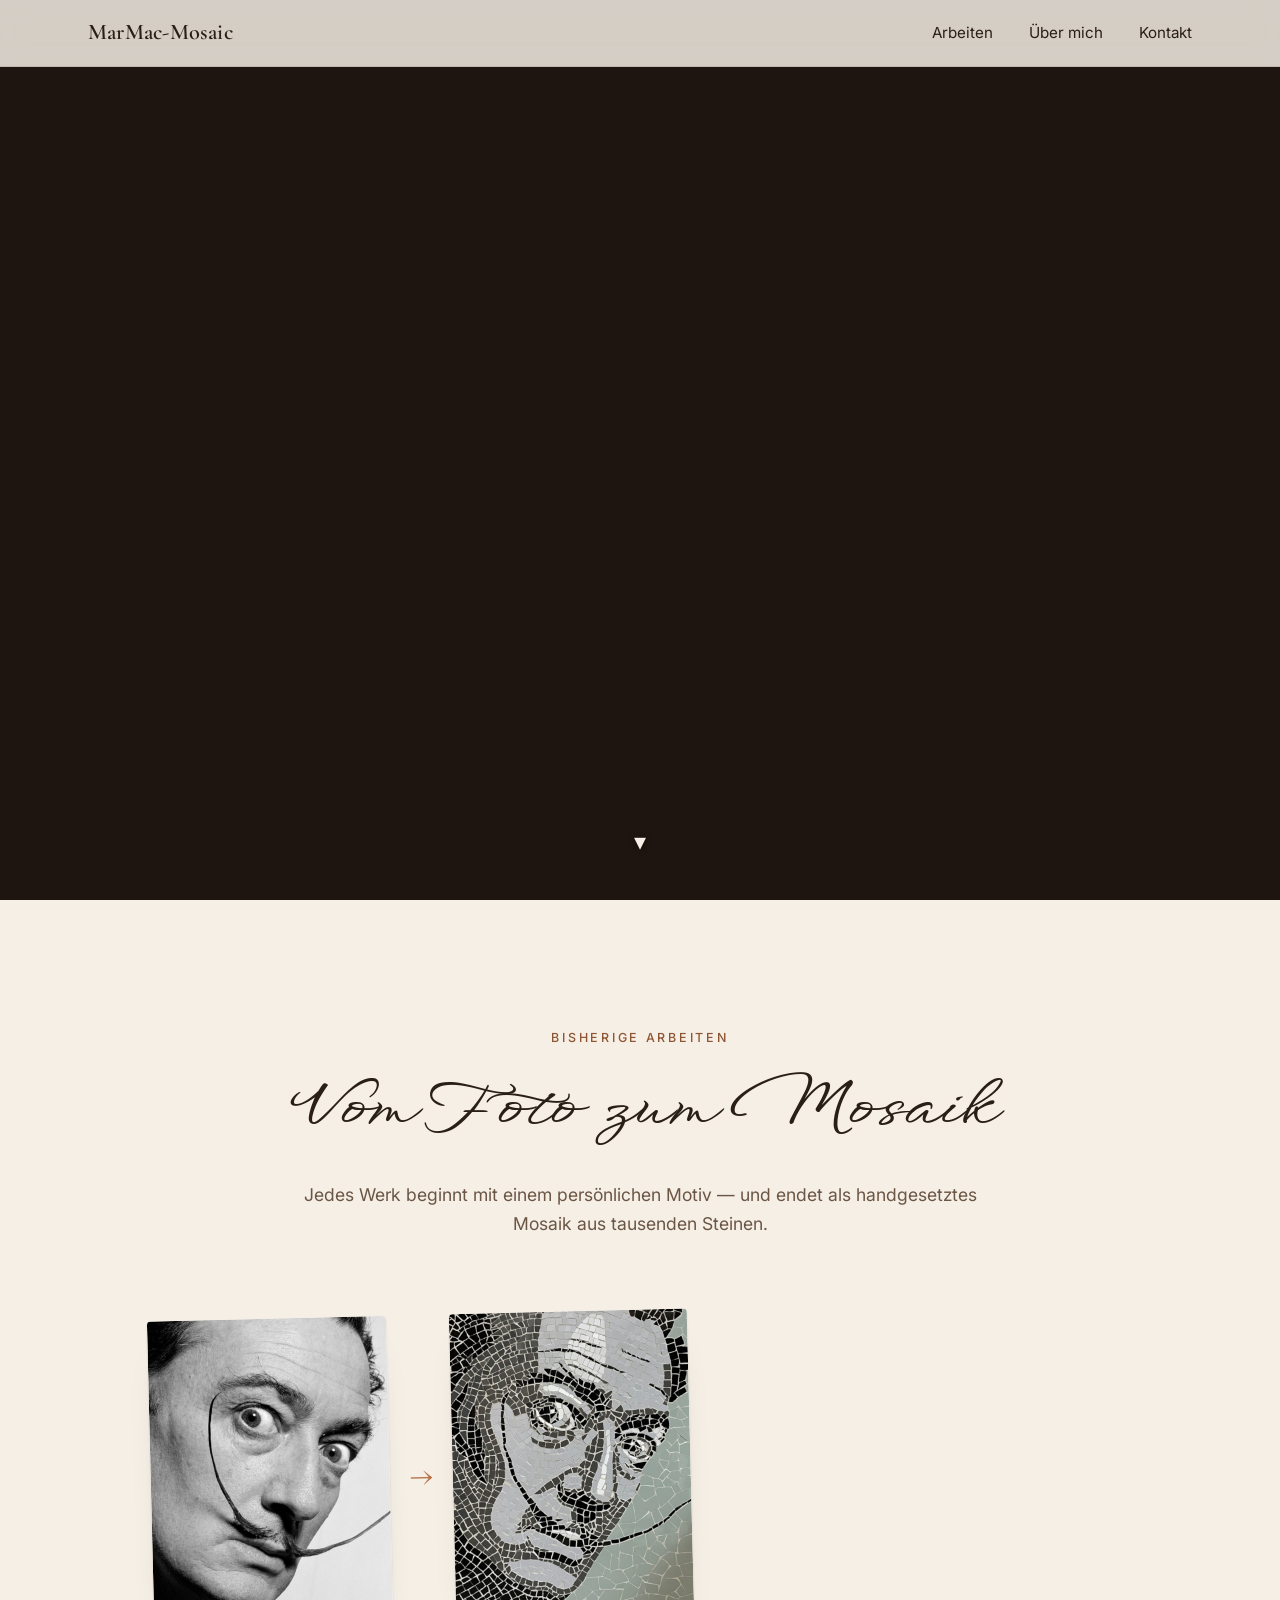
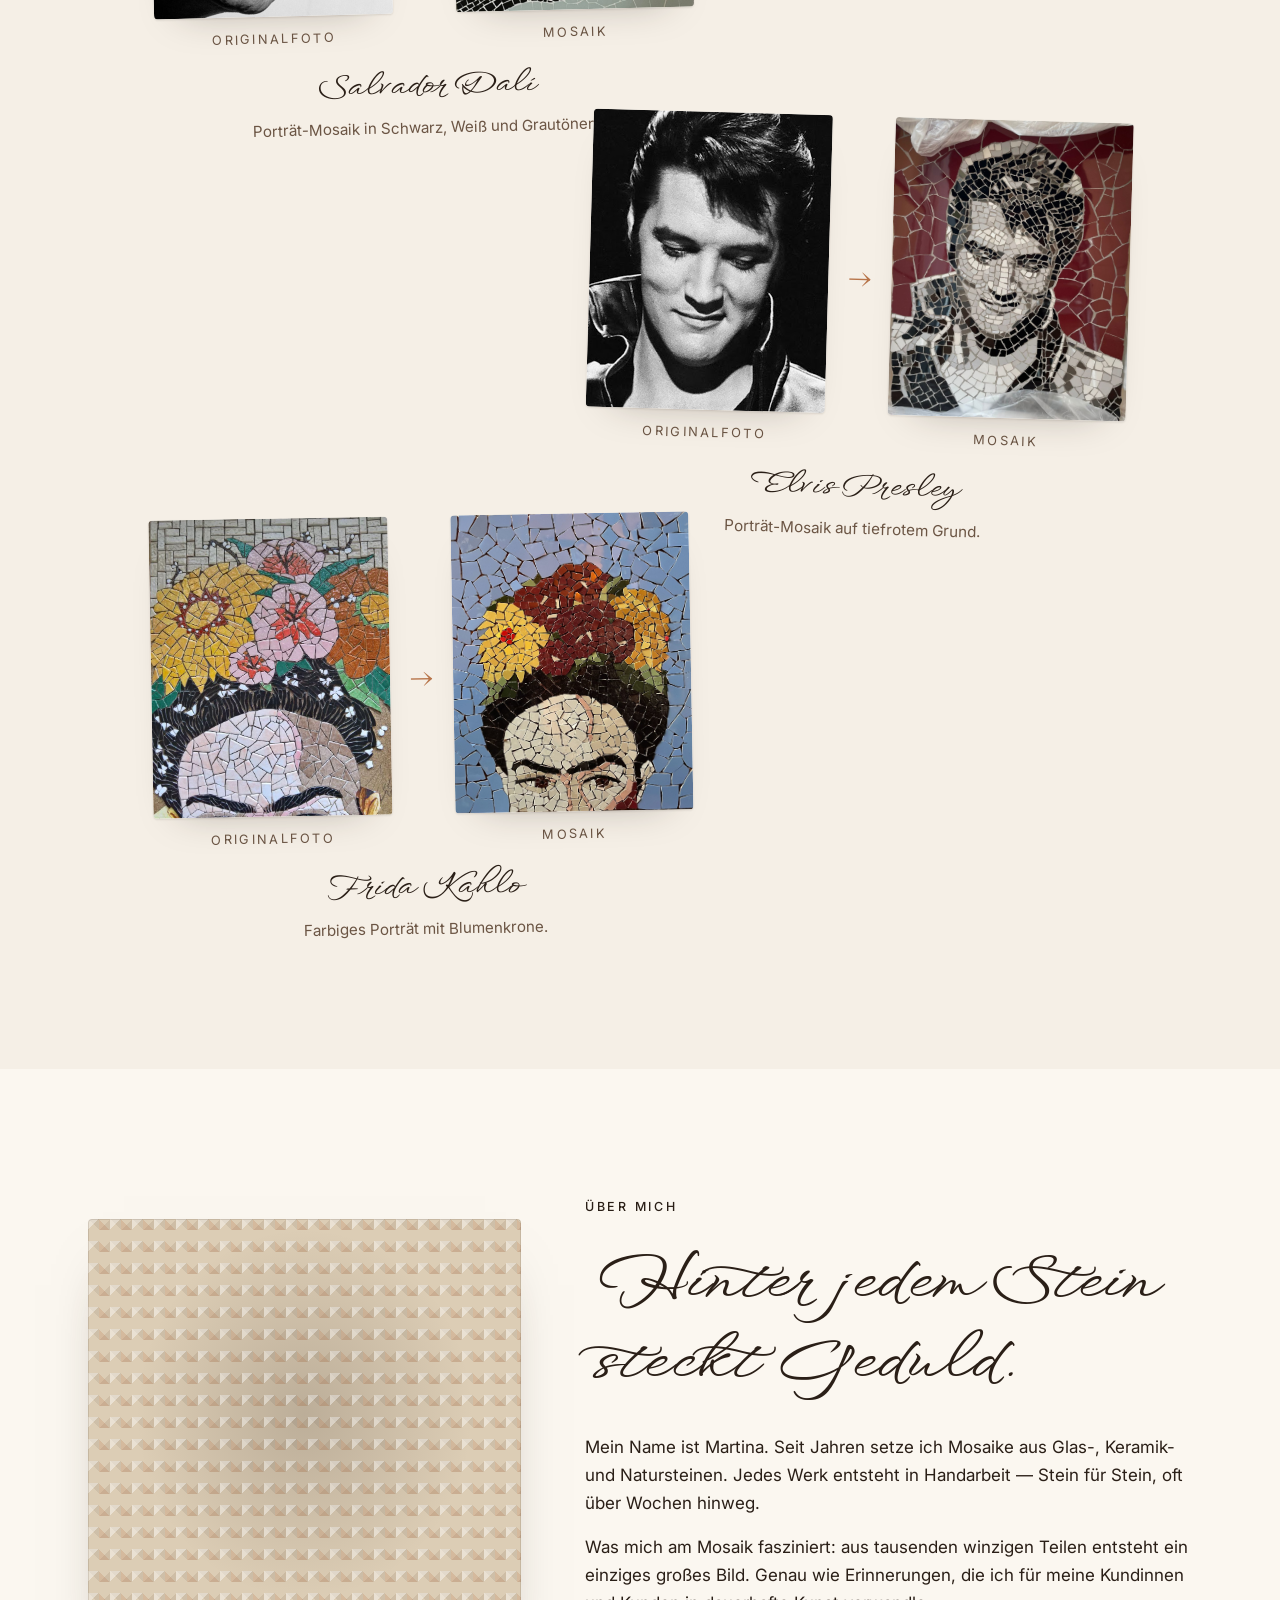
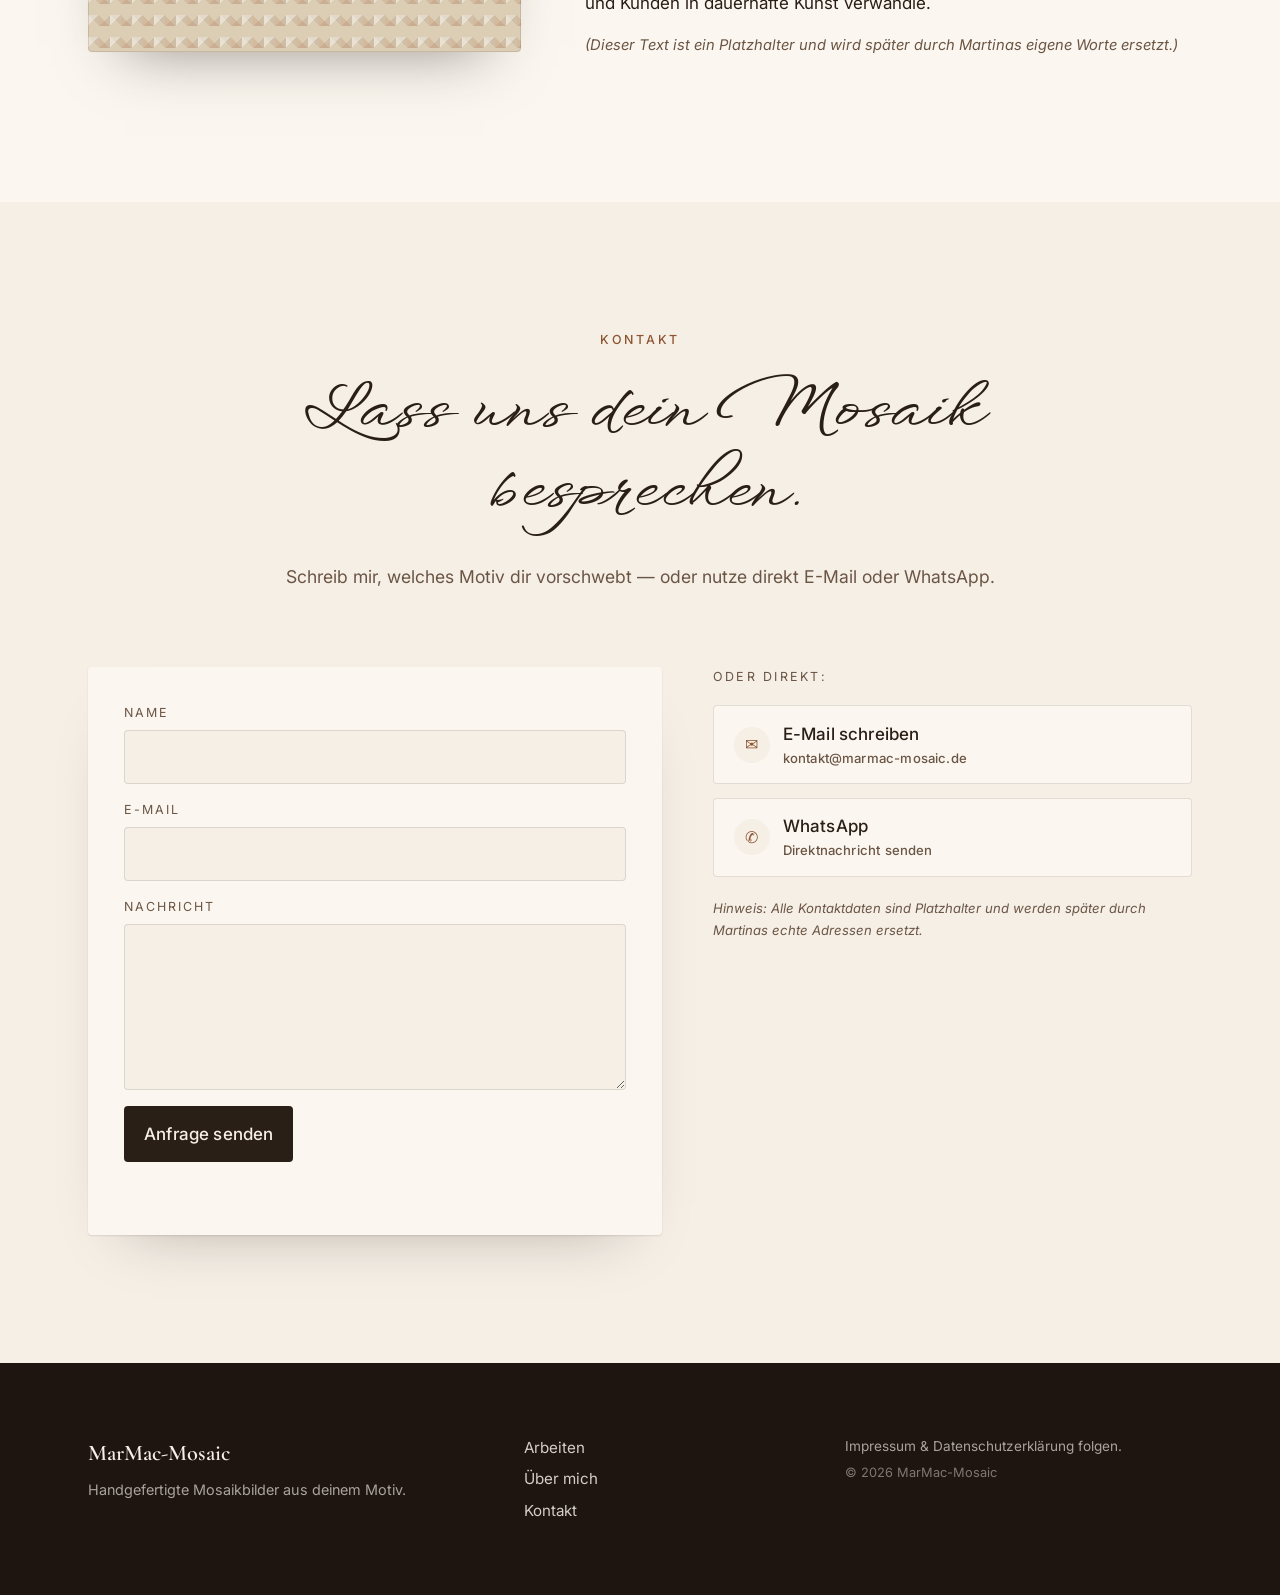
==== site/index.html @ 96528c38 "Initial commit: MarMac-Mosaic landing page - Hero section: looping brand-reveal video, no text overl" ====
<!doctype html>
<html lang="de">
<head>
  <meta charset="utf-8" />
  <meta name="viewport" content="width=device-width, initial-scale=1, viewport-fit=cover" />
  <title>MarMac-Mosaic — Personalisierte Mosaikkunst von Martina</title>
  <meta name="description" content="MarMac-Mosaic: handgefertigte, personalisierte Mosaikbilder aus deinem Lieblingsmotiv. Vom Foto zum echten Kunstwerk." />
  <meta name="theme-color" content="#F5EFE6" />

  <!-- Open Graph -->
  <meta property="og:type" content="website" />
  <meta property="og:title" content="MarMac-Mosaic — Personalisierte Mosaikkunst" />
  <meta property="og:description" content="Vom Foto zum handgesetzten Mosaik. Werke von Martina." />
  <meta property="og:locale" content="de_DE" />

  <!-- Fonts: WindSong (Display, kursiv) + Cormorant Garamond (Untertitel) + Inter (Body) -->
  <link rel="preconnect" href="https://fonts.googleapis.com" />
  <link rel="preconnect" href="https://fonts.gstatic.com" crossorigin />
  <link
    rel="stylesheet"
    href="https://fonts.googleapis.com/css2?family=WindSong:wght@400;500&family=Cormorant+Garamond:wght@400;500;600&family=Inter:wght@400;500;600&display=swap"
  />

  <link rel="stylesheet" href="assets/css/styles.css" />
  <script defer src="assets/js/main.js"></script>
</head>
<body>
  <!-- ============================================================
       NAV — von Anfang an sichtbar (semi-transparenter Creme-Look
       mit Backdrop-Blur). Schwebt über dem Hero-Video.
       ============================================================ -->
  <header class="nav" id="nav" aria-label="Hauptnavigation">
    <div class="nav__inner">
      <a class="nav__brand" href="#top">MarMac-Mosaic</a>
      <nav class="nav__links">
        <a href="#arbeiten">Arbeiten</a>
        <a href="#ueber-mich">Über mich</a>
        <a href="#kontakt">Kontakt</a>
      </nav>
    </div>
  </header>

  <main id="top">
    <!-- ============================================================
         HERO — nur das Loop-Video. Kein Text, kein Untertitel.
         ============================================================ -->
    <section class="hero" id="hero" aria-label="Markenvideo MarMac-Mosaic">
      <video
        class="hero__video"
        autoplay
        muted
        loop
        playsinline
        preload="auto"
        aria-hidden="true"
      >
        <source src="assets/video/hero.mp4" type="video/mp4" />
      </video>

      <a class="hero__scroll" href="#arbeiten" aria-label="Weiter scrollen">
        <span class="hero__chevron" aria-hidden="true">▾</span>
      </a>
    </section>

    <!-- ============================================================
         ARBEITEN — Vorher/Nachher-Paare.
         Echte Bilder beim Dalí-Werk, "Mosaik folgt"-Platzhalter
         (CSS-Tile-Grid) bei den anderen beiden.
         ============================================================ -->
    <section class="section section--works" id="arbeiten">
      <div class="container">
        <header class="section__head" data-reveal>
          <p class="section__eyebrow">Bisherige Arbeiten</p>
          <h2 class="section__title">Vom Foto zum Mosaik</h2>
          <p class="section__lede">
            Jedes Werk beginnt mit einem persönlichen Motiv — und endet
            als handgesetztes Mosaik aus tausenden Steinen.
          </p>
        </header>

        <!--
          Künstlerische Anordnung: drei Paare, alternierend
          links/rechts versetzt und vertikal überlappend gestaffelt.
          CSS (.work--left / .work--right / .work--tilt-*) übernimmt
          die Komposition. Auf Mobile fällt alles zentriert untereinander.
        -->
        <div class="works">
          <!-- Werk 1: Salvador Dalí -->
          <article class="work work--left work--tilt-a">
            <div class="work__pair">
              <figure class="work__side">
                <button
                  type="button"
                  class="work__image"
                  data-lightbox-src="assets/images/works/dali-original.png"
                  data-lightbox-alt="Originalfoto: Salvador Dalí"
                >
                  <img
                    src="assets/images/works/dali-original.png"
                    alt="Originalfoto: Salvador Dalí, Schwarzweiß-Porträt"
                    loading="lazy"
                  />
                </button>
                <figcaption class="work__label">Originalfoto</figcaption>
              </figure>

              <div class="work__arrow" aria-hidden="true">
                <span class="work__arrow--h">→</span>
                <span class="work__arrow--v">↓</span>
              </div>

              <figure class="work__side">
                <button
                  type="button"
                  class="work__image"
                  data-lightbox-src="assets/images/works/dali-mosaic.png"
                  data-lightbox-alt="Mosaik: Salvador Dalí, handgesetzt von Martina"
                >
                  <img
                    src="assets/images/works/dali-mosaic.png"
                    alt="Mosaik: Salvador Dalí, handgesetzt von Martina"
                    loading="lazy"
                  />
                </button>
                <figcaption class="work__label">Mosaik</figcaption>
              </figure>
            </div>
            <div class="work__caption">
              <h3 class="work__title">Salvador Dalí</h3>
              <p class="work__desc">Porträt-Mosaik in Schwarz, Weiß und Grautönen.</p>
            </div>
          </article>

          <!-- Werk 2: Elvis Presley -->
          <article class="work work--right work--tilt-b">
            <div class="work__pair">
              <figure class="work__side">
                <button
                  type="button"
                  class="work__image"
                  data-lightbox-src="assets/images/works/elvis-original.webp"
                  data-lightbox-alt="Originalfoto: Elvis Presley"
                >
                  <img
                    src="assets/images/works/elvis-original.webp"
                    alt="Originalfoto: Elvis Presley, Schwarzweiß"
                    loading="lazy"
                  />
                </button>
                <figcaption class="work__label">Originalfoto</figcaption>
              </figure>

              <div class="work__arrow" aria-hidden="true">
                <span class="work__arrow--h">→</span>
                <span class="work__arrow--v">↓</span>
              </div>

              <figure class="work__side">
                <button
                  type="button"
                  class="work__image"
                  data-lightbox-src="assets/images/works/elvis-mosaic.jpg"
                  data-lightbox-alt="Mosaik: Elvis Presley, handgesetzt von Martina"
                >
                  <img
                    src="assets/images/works/elvis-mosaic.jpg"
                    alt="Mosaik: Elvis Presley, handgesetzt von Martina"
                    loading="lazy"
                  />
                </button>
                <figcaption class="work__label">Mosaik</figcaption>
              </figure>
            </div>
            <div class="work__caption">
              <h3 class="work__title">Elvis Presley</h3>
              <p class="work__desc">Porträt-Mosaik auf tiefrotem Grund.</p>
            </div>
          </article>

          <!-- Werk 3: Frida Kahlo -->
          <article class="work work--left work--tilt-c">
            <div class="work__pair">
              <figure class="work__side">
                <button
                  type="button"
                  class="work__image"
                  data-lightbox-src="assets/images/works/frida-original.jpg"
                  data-lightbox-alt="Vorlage: Frida Kahlo"
                >
                  <img
                    src="assets/images/works/frida-original.jpg"
                    alt="Vorlage: Frida Kahlo, farbige Variante"
                    loading="lazy"
                  />
                </button>
                <figcaption class="work__label">Originalfoto</figcaption>
              </figure>

              <div class="work__arrow" aria-hidden="true">
                <span class="work__arrow--h">→</span>
                <span class="work__arrow--v">↓</span>
              </div>

              <figure class="work__side">
                <button
                  type="button"
                  class="work__image"
                  data-lightbox-src="assets/images/works/frida-mosaic.jpg"
                  data-lightbox-alt="Mosaik: Frida Kahlo, handgesetzt von Martina"
                >
                  <img
                    src="assets/images/works/frida-mosaic.jpg"
                    alt="Mosaik: Frida Kahlo, handgesetzt von Martina"
                    loading="lazy"
                  />
                </button>
                <figcaption class="work__label">Mosaik</figcaption>
              </figure>
            </div>
            <div class="work__caption">
              <h3 class="work__title">Frida Kahlo</h3>
              <p class="work__desc">Farbiges Porträt mit Blumenkrone.</p>
            </div>
          </article>
        </div>
      </div>
    </section>

    <!-- ============================================================
         ÜBER MICH — Portrait-Platzhalter (CSS) + Text-Platzhalter.
         ============================================================ -->
    <section class="section section--about" id="ueber-mich">
      <div class="container about">
        <div class="about__portrait" data-reveal aria-hidden="true">
          <!-- Portrait wird später durch ein echtes Bild ersetzt;
               vorerst ein dezentes Mosaik-Tile-Grid aus CSS. -->
          <div class="tile-grid tile-grid--portrait"></div>
        </div>

        <div class="about__text" data-reveal>
          <p class="section__eyebrow">Über mich</p>
          <h2 class="section__title">Hinter jedem Stein steckt Geduld.</h2>
          <p>
            Mein Name ist Martina. Seit Jahren setze ich Mosaike aus
            Glas-, Keramik- und Natursteinen. Jedes Werk entsteht in Handarbeit
            — Stein für Stein, oft über Wochen hinweg.
          </p>
          <p>
            Was mich am Mosaik fasziniert: aus tausenden winzigen Teilen
            entsteht ein einziges großes Bild. Genau wie Erinnerungen,
            die ich für meine Kundinnen und Kunden in dauerhafte Kunst
            verwandle.
          </p>
          <p>
            <em>(Dieser Text ist ein Platzhalter und wird später durch
            Martinas eigene Worte ersetzt.)</em>
          </p>
        </div>
      </div>
    </section>

    <!-- ============================================================
         KONTAKT — Formular links, direkte Kontaktwege rechts.
         ============================================================ -->
    <section class="section section--contact" id="kontakt">
      <div class="container">
        <header class="section__head" data-reveal>
          <p class="section__eyebrow">Kontakt</p>
          <h2 class="section__title">Lass uns dein Mosaik besprechen.</h2>
          <p class="section__lede">
            Schreib mir, welches Motiv dir vorschwebt — oder nutze direkt
            E-Mail oder WhatsApp.
          </p>
        </header>

        <div class="contact">
          <!-- Formular: aktuell ohne Backend. JS fängt Submit ab. -->
          <form class="contact__form" id="contact-form" data-reveal novalidate>
            <label class="field">
              <span class="field__label">Name</span>
              <input type="text" name="name" autocomplete="name" required />
            </label>

            <label class="field">
              <span class="field__label">E-Mail</span>
              <input type="email" name="email" autocomplete="email" required />
            </label>

            <label class="field">
              <span class="field__label">Nachricht</span>
              <textarea name="message" rows="5" required></textarea>
            </label>

            <button type="submit" class="btn btn--primary">
              Anfrage senden
            </button>

            <p class="contact__form-note" id="contact-form-note" role="status" aria-live="polite"></p>
          </form>

          <!-- Direkte Kontaktwege. Adressen sind Platzhalter. -->
          <aside class="contact__direct" data-reveal aria-label="Direkte Kontaktwege">
            <p class="contact__direct-intro">Oder direkt:</p>

            <a class="btn btn--ghost" href="mailto:kontakt@marmac-mosaic.de">
              <span class="btn__icon" aria-hidden="true">✉</span>
              <span>
                <span class="btn__label">E-Mail schreiben</span>
                <span class="btn__sub">kontakt@marmac-mosaic.de</span>
              </span>
            </a>

            <a class="btn btn--ghost" href="https://wa.me/00000000000" target="_blank" rel="noopener">
              <span class="btn__icon" aria-hidden="true">✆</span>
              <span>
                <span class="btn__label">WhatsApp</span>
                <span class="btn__sub">Direktnachricht senden</span>
              </span>
            </a>

            <!--
              Optional: Instagram-Link.
              <a class="btn btn--ghost" href="https://instagram.com/" target="_blank" rel="noopener">
                <span class="btn__icon" aria-hidden="true">◎</span>
                <span><span class="btn__label">Instagram</span><span class="btn__sub">@marmac.mosaic</span></span>
              </a>
            -->

            <p class="contact__hint">
              Hinweis: Alle Kontaktdaten sind Platzhalter und werden später
              durch Martinas echte Adressen ersetzt.
            </p>
          </aside>
        </div>
      </div>
    </section>
  </main>

  <!-- ============================================================
       FOOTER
       ============================================================ -->
  <footer class="footer">
    <div class="container footer__inner">
      <div class="footer__brand">
        <p class="footer__name">MarMac-Mosaic</p>
        <p class="footer__claim">Handgefertigte Mosaikbilder aus deinem Motiv.</p>
      </div>

      <nav class="footer__nav" aria-label="Footer-Navigation">
        <a href="#arbeiten">Arbeiten</a>
        <a href="#ueber-mich">Über mich</a>
        <a href="#kontakt">Kontakt</a>
      </nav>

      <div class="footer__legal">
        <p>Impressum &amp; Datenschutzerklärung folgen.</p>
        <p class="footer__copy">© 2026 MarMac-Mosaic</p>
      </div>
    </div>
  </footer>

  <!-- ============================================================
       LIGHTBOX — wird von JS befüllt und ein-/ausgeblendet.
       ============================================================ -->
  <div class="lightbox" id="lightbox" hidden>
    <button class="lightbox__close" type="button" aria-label="Schließen">×</button>
    <img class="lightbox__image" alt="" />
  </div>
</body>
</html>
---- site/assets/css/styles.css ----
/* ==========================================================================
   MarMac-Mosaic — Stylesheet
   Warme, erdige Farbwelt im Anschluss ans Hero-Video.
   Mobile-first, keine externen Libraries.
   ========================================================================== */

/* --------------------------------------------------------------------------
   1. Design-Tokens
   -------------------------------------------------------------------------- */
:root {
  /* Farben */
  --color-bg:        #F5EFE6;            /* warmes Creme, Seitenhintergrund */
  --color-surface:   #FBF7F0;            /* heller, für Karten */
  --color-ink:       #2A1F17;            /* sehr dunkles Holzbraun, Body */
  --color-ink-soft:  #6B5544;            /* sekundärer Text */
  --color-accent:    #B8754A;            /* Terrakotta, sparsam für Akzente */
  --color-accent-dk: #8E5532;
  --color-deep:      #1E1410;            /* fast schwarz, Footer/Lightbox */
  --color-line:      rgba(42, 31, 23, 0.12);

  /* Typo */
  --font-display: "WindSong", "Cormorant Garamond", "Brush Script MT", cursive;
  --font-sub:     "Cormorant Garamond", Georgia, "Times New Roman", serif;
  --font-body:    "Inter", -apple-system, BlinkMacSystemFont, "Segoe UI",
                  Roboto, Helvetica, Arial, sans-serif;

  /* Maße */
  --space-section: clamp(5rem, 10vw, 9rem);
  --radius:        4px;
  --maxw:          1200px;

  /* Übergänge */
  --ease:          cubic-bezier(0.22, 0.61, 0.36, 1);
}

/* --------------------------------------------------------------------------
   2. Reset & Grundlagen
   -------------------------------------------------------------------------- */
*,
*::before,
*::after { box-sizing: border-box; }

html {
  scroll-behavior: smooth;
  /* Anker-Klicks landen unter der fixen Nav statt direkt am Section-Rand */
  scroll-padding-top: 5rem;
}

body {
  margin: 0;
  background: var(--color-bg);
  color: var(--color-ink);
  font-family: var(--font-body);
  font-size: 17px;
  line-height: 1.65;
  -webkit-font-smoothing: antialiased;
  -moz-osx-font-smoothing: grayscale;
  text-rendering: optimizeLegibility;
}

img,
video { display: block; max-width: 100%; height: auto; }

button {
  font: inherit;
  color: inherit;
  background: none;
  border: 0;
  padding: 0;
  cursor: pointer;
}

a { color: var(--color-ink); text-decoration: none; }
a:hover { color: var(--color-accent-dk); }

::selection { background: var(--color-accent); color: var(--color-bg); }

.container {
  width: 100%;
  max-width: var(--maxw);
  margin-inline: auto;
  padding-inline: clamp(1.25rem, 5vw, 3rem);
}

/* --------------------------------------------------------------------------
   3. Navigation (sticky, erscheint nach dem Hero)
   -------------------------------------------------------------------------- */
/* Nav ist von Anfang an sichtbar, durchgehend gleicher leichter
   Creme-Look mit Backdrop-Blur — schwebt sowohl über dem Hero-Video
   als auch über den hellen Sektionen. */
.nav {
  position: fixed;
  inset: 0 0 auto 0;
  z-index: 50;
  padding: 0.9rem 0;
  background: rgba(245, 239, 230, 0.85);
  border-bottom: 1px solid var(--color-line);
  backdrop-filter: blur(14px);
  -webkit-backdrop-filter: blur(14px);
}

.nav__inner {
  width: 100%;
  max-width: var(--maxw);
  margin-inline: auto;
  padding-inline: clamp(1.25rem, 5vw, 3rem);
  display: flex;
  align-items: center;
  justify-content: space-between;
  gap: 1.5rem;
}

/* Brand bleibt in der ruhigeren Serife — WindSong wäre neben dem
   Mosaik-Schriftzug im Hero-Video zu unruhig. */
.nav__brand {
  font-family: var(--font-sub);
  font-size: clamp(1.05rem, 2vw, 1.4rem);
  font-weight: 600;
  letter-spacing: 0.01em;
  white-space: nowrap;
}

.nav__links {
  display: flex;
  gap: clamp(1rem, 3vw, 2.25rem);
  font-size: 0.95rem;
}

.nav__links a {
  position: relative;
  padding-block: 0.25rem;
  color: var(--color-ink);
}
.nav__links a::after {
  content: "";
  position: absolute;
  left: 0; right: 0; bottom: -2px;
  height: 1px;
  background: var(--color-accent);
  transform: scaleX(0);
  transform-origin: left;
  transition: transform 0.3s var(--ease);
}
.nav__links a:hover::after { transform: scaleX(1); }

/* Mobile: Brand bleibt, Links rücken etwas zusammen */
@media (max-width: 540px) {
  .nav__links { gap: 0.9rem; font-size: 0.82rem; }
  .nav__inner { gap: 0.75rem; }
}

/* --------------------------------------------------------------------------
   4. Hero (nur Video, kein Text)
   -------------------------------------------------------------------------- */
.hero {
  position: relative;
  width: 100%;
  height: 100vh;
  height: 100svh; /* iOS-Safari: korrekte Viewport-Höhe */
  overflow: hidden;
  background: var(--color-deep);
}

.hero__video {
  position: absolute;
  inset: 0;
  width: 100%;
  height: 100%;
  object-fit: cover;
  /* Hauchdünner Vignettierung-Effekt über pseudo (optional dezent) */
}

.hero__scroll {
  position: absolute;
  left: 50%;
  bottom: clamp(1.25rem, 4vh, 2.5rem);
  transform: translateX(-50%);
  display: inline-flex;
  align-items: center;
  justify-content: center;
  width: 44px;
  height: 44px;
  border-radius: 50%;
  color: var(--color-bg);
  text-shadow: 0 1px 6px rgba(0, 0, 0, 0.4);
  transition: opacity 0.3s var(--ease);
  z-index: 2;
}
.hero__scroll:hover { color: var(--color-bg); opacity: 0.75; }

.hero__chevron {
  display: block;
  font-size: 1.5rem;
  line-height: 1;
  animation: bounce 2.2s var(--ease) infinite;
}

@keyframes bounce {
  0%, 100% { transform: translateY(0);   opacity: 0.85; }
  50%      { transform: translateY(8px); opacity: 1; }
}

/* --------------------------------------------------------------------------
   5. Sections — gemeinsame Bausteine
   -------------------------------------------------------------------------- */
.section {
  padding-block: var(--space-section);
}

.section--works   { background: var(--color-bg); }
.section--about   { background: var(--color-surface); }
.section--contact { background: var(--color-bg); }

.section__head {
  max-width: 720px;
  margin: 0 auto clamp(3rem, 6vw, 5rem);
  text-align: center;
}

.section__eyebrow {
  margin: 0 0 0.75rem;
  font-size: 0.78rem;
  font-weight: 500;
  letter-spacing: 0.22em;
  text-transform: uppercase;
  color: var(--color-accent-dk);
}

/* WindSong ist eine fließende Kursive — sie braucht mehr Höhe
   (line-height 1.25), mehr Größe und etwas mehr Padding rundum,
   damit die Ober-/Unterlängen nicht abgeschnitten werden. */
.section__title {
  margin: 0 0 1.25rem;
  font-family: var(--font-display);
  font-weight: 500;
  font-size: clamp(2.4rem, 5.5vw, 4rem);
  line-height: 1.25;
  letter-spacing: 0;
  color: var(--color-ink);
  padding-block: 0.15em;
}

.section__lede {
  margin: 0;
  color: var(--color-ink-soft);
  font-size: clamp(1rem, 1.4vw, 1.1rem);
}

/* --------------------------------------------------------------------------
   6. Reveal on scroll
   -------------------------------------------------------------------------- */
[data-reveal] {
  opacity: 0;
  transform: translateY(24px);
  transition: opacity 0.9s var(--ease), transform 0.9s var(--ease);
  will-change: opacity, transform;
}
[data-reveal].is-visible {
  opacity: 1;
  transform: translateY(0);
}

/* --------------------------------------------------------------------------
   7. Bisherige Arbeiten — Vorher/Nachher
   -------------------------------------------------------------------------- */
/* Mobile: einfach untereinander, zentriert, keine Choreografie. */
.works {
  display: flex;
  flex-direction: column;
  gap: clamp(3rem, 7vw, 4.5rem);
}

.work {
  display: flex;
  flex-direction: column;
  gap: 1rem;
  width: 100%;
}

.work__pair {
  display: grid;
  grid-template-columns: 1fr;
  align-items: center;
  gap: 1rem;
}

/* Ab Tablet: kompakte Paare, alternierend versetzt, mit leichtem
   vertikalem Überlapp und Mini-Neigung — eine Galeriewand statt
   einer steifen Liste. */
@media (min-width: 768px) {
  .works { gap: 0; }

  .work {
    /* Schmaler als der Container — schafft Platz für den
       horizontalen Versatz der Nachbar-Paare. */
    max-width: min(520px, 52%);
    gap: 0.75rem;
    transition: transform 0.5s var(--ease);
    transform-origin: center;
  }

  .work__pair {
    grid-template-columns: 1fr auto 1fr;
    gap: clamp(0.8rem, 1.6vw, 1.25rem);
  }

  .work--left  { margin-right: auto; margin-left: 0; }
  .work--right { margin-left:  auto; margin-right: 0; }

  /* Vertikaler Versatz: 2. und 3. Paar überlappen leicht — wirkt
     lebendig statt linear gestapelt. Niedrigerer Wert vermeidet,
     dass Captions vom nächsten Paar überdeckt werden. */
  .work + .work { margin-top: clamp(-1.5rem, -2vw, -0.5rem); }

  /* Caption nicht breiter als das Paar-Bild-Pärchen darstellen,
     damit Titel/Beschreibung sicher unter den Bildern bleiben. */
  .work__caption { max-width: 100%; }

  /* Subtile Neigungen für den "an die Wand gehängt"-Look.
     Bei Hover/Fokus rastet das Paar gerade — Bilder schieben sich
     nach vorne (höherer z-index), damit nichts verdeckt bleibt. */
  .work--tilt-a { transform: rotate(-1.4deg); }
  .work--tilt-b { transform: rotate( 1.6deg); }
  .work--tilt-c { transform: rotate(-1deg); }
  .work:hover,
  .work:focus-within {
    transform: rotate(0);
    z-index: 2;
  }
}

/* Ab Desktop etwas mehr Versatz nach außen, damit die Komposition
   nicht zur Mitte schrumpft. */
@media (min-width: 1100px) {
  .work { max-width: 540px; }
  .work--left  { margin-left:  clamp(0px, 5vw, 80px); }
  .work--right { margin-right: clamp(0px, 5vw, 80px); }
}

.work__side {
  margin: 0;
  display: flex;
  flex-direction: column;
  gap: 0.75rem;
  align-items: stretch;
}

/* Bild-Button — füllt die Spalte, zeigt das Bild mit object-fit */
.work__image {
  position: relative;
  display: block;
  width: 100%;
  aspect-ratio: 4 / 5;
  overflow: hidden;
  border-radius: var(--radius);
  background: var(--color-surface);
  box-shadow: 0 1px 2px var(--color-line),
              0 20px 40px -28px rgba(42, 31, 23, 0.35);
  transition: transform 0.5s var(--ease), box-shadow 0.5s var(--ease);
}
.work__image img {
  width: 100%;
  height: 100%;
  object-fit: cover;
  transition: transform 0.8s var(--ease);
}
.work__image:hover { transform: translateY(-3px); box-shadow: 0 1px 2px var(--color-line), 0 28px 56px -24px rgba(42, 31, 23, 0.5); }
.work__image:hover img { transform: scale(1.03); }
.work__image:focus-visible {
  outline: 2px solid var(--color-accent);
  outline-offset: 4px;
}

.work__label {
  text-align: center;
  font-size: 0.8rem;
  letter-spacing: 0.18em;
  text-transform: uppercase;
  color: var(--color-ink-soft);
}

.work__arrow {
  display: flex;
  align-items: center;
  justify-content: center;
  color: var(--color-accent);
  font-family: var(--font-display);
  font-size: clamp(1.75rem, 3vw, 2.25rem);
  line-height: 1;
  user-select: none;
}
.work__arrow--h { display: none; }
.work__arrow--v { display: inline; }
@media (min-width: 768px) {
  .work__arrow--h { display: inline; }
  .work__arrow--v { display: none; }
}

.work__caption {
  text-align: center;
  margin-top: 0.5rem;
}
.work__title {
  font-family: var(--font-display);
  font-weight: 500;
  font-size: clamp(1.6rem, 2.4vw, 2.1rem);
  line-height: 1.2;
  margin: 0 0 0.35rem;
  padding-block: 0.1em;
}
.work__desc {
  margin: 0;
  color: var(--color-ink-soft);
  font-size: 0.95rem;
}

/* "Mosaik folgt" — CSS-Tile-Grid-Platzhalter in Sand-Tönen */
/* (.work__placeholder entfernt — alle Werke haben jetzt echte Mosaiken.) */

/* --------------------------------------------------------------------------
   8. Über mich
   -------------------------------------------------------------------------- */
.about {
  display: grid;
  grid-template-columns: 1fr;
  gap: clamp(2rem, 5vw, 4rem);
  align-items: center;
}
@media (min-width: 900px) {
  .about { grid-template-columns: 5fr 7fr; }
}

.about__portrait {
  width: 100%;
  max-width: 460px;
  justify-self: center;
}

.tile-grid--portrait {
  width: 100%;
  aspect-ratio: 1 / 1;
  border-radius: var(--radius);
  background-color: #DCCDB5;
  background-image:
    linear-gradient(135deg, rgba(255,255,255,0.4)  25%, transparent 25%),
    linear-gradient(225deg, rgba(42,31,23,0.08)    25%, transparent 25%),
    linear-gradient(45deg,  rgba(184,117,74,0.22)  25%, transparent 25%),
    linear-gradient(315deg, rgba(110,80,55,0.12)   25%, transparent 25%),
    radial-gradient(ellipse at 50% 45%, rgba(42,31,23,0.18), transparent 55%);
  background-size: 22px 22px, 22px 22px, 22px 22px, 22px 22px, 100% 100%;
  background-position: 0 0, 11px 0, 11px -11px, 0 11px, 0 0;
  box-shadow: inset 0 0 0 1px var(--color-line),
              0 30px 60px -36px rgba(42, 31, 23, 0.55);
}

.about__text p {
  margin: 0 0 1rem;
  color: var(--color-ink);
}
.about__text p:last-child { color: var(--color-ink-soft); font-size: 0.92rem; }
.about__text .section__title { text-align: left; }
.about__text .section__eyebrow { text-align: left; }

/* --------------------------------------------------------------------------
   9. Kontakt
   -------------------------------------------------------------------------- */
.contact {
  display: grid;
  grid-template-columns: 1fr;
  gap: clamp(2rem, 4vw, 3.5rem);
  align-items: start;
}
@media (min-width: 900px) {
  .contact { grid-template-columns: 1.2fr 1fr; }
}

.contact__form {
  display: flex;
  flex-direction: column;
  gap: 1rem;
  background: var(--color-surface);
  padding: clamp(1.5rem, 3vw, 2.25rem);
  border-radius: var(--radius);
  box-shadow: 0 1px 2px var(--color-line),
              0 30px 60px -40px rgba(42, 31, 23, 0.35);
}

.field { display: flex; flex-direction: column; gap: 0.4rem; }
.field__label {
  font-size: 0.78rem;
  letter-spacing: 0.16em;
  text-transform: uppercase;
  color: var(--color-ink-soft);
}
.field input,
.field textarea {
  font: inherit;
  color: var(--color-ink);
  background: var(--color-bg);
  border: 1px solid var(--color-line);
  border-radius: var(--radius);
  padding: 0.75rem 0.9rem;
  transition: border-color 0.2s var(--ease), box-shadow 0.2s var(--ease);
  resize: vertical;
}
.field input:focus,
.field textarea:focus {
  outline: none;
  border-color: var(--color-accent);
  box-shadow: 0 0 0 3px rgba(184, 117, 74, 0.15);
}

.btn {
  display: inline-flex;
  align-items: center;
  gap: 0.8rem;
  padding: 0.85rem 1.25rem;
  border-radius: var(--radius);
  font-weight: 500;
  letter-spacing: 0.01em;
  transition: transform 0.25s var(--ease),
              background-color 0.25s var(--ease),
              color 0.25s var(--ease),
              border-color 0.25s var(--ease),
              box-shadow 0.25s var(--ease);
}
.btn--primary {
  background: var(--color-ink);
  color: var(--color-bg);
  align-self: flex-start;
}
.btn--primary:hover {
  background: var(--color-accent-dk);
  color: var(--color-bg);
  transform: translateY(-1px);
}
.btn--ghost {
  background: var(--color-surface);
  border: 1px solid var(--color-line);
  color: var(--color-ink);
  width: 100%;
  text-align: left;
  justify-content: flex-start;
}
.btn--ghost:hover {
  border-color: var(--color-accent);
  color: var(--color-ink);
  transform: translateY(-1px);
  box-shadow: 0 12px 28px -20px rgba(42, 31, 23, 0.45);
}
.btn__icon {
  display: inline-flex;
  align-items: center;
  justify-content: center;
  width: 36px;
  height: 36px;
  border-radius: 50%;
  background: var(--color-bg);
  color: var(--color-accent-dk);
  font-size: 1rem;
  flex: 0 0 36px;
}
.btn__label { display: block; font-weight: 500; }
.btn__sub   { display: block; font-size: 0.82rem; color: var(--color-ink-soft); }

.contact__form-note {
  margin: 0.25rem 0 0;
  min-height: 1.2em;
  font-size: 0.9rem;
  color: var(--color-accent-dk);
}

.contact__direct {
  display: flex;
  flex-direction: column;
  gap: 0.85rem;
}
.contact__direct-intro {
  margin: 0 0 0.25rem;
  font-size: 0.78rem;
  letter-spacing: 0.18em;
  text-transform: uppercase;
  color: var(--color-ink-soft);
}
.contact__hint {
  margin-top: 0.5rem;
  font-size: 0.82rem;
  color: var(--color-ink-soft);
  font-style: italic;
}

/* --------------------------------------------------------------------------
   10. Footer
   -------------------------------------------------------------------------- */
.footer {
  background: var(--color-deep);
  color: rgba(245, 239, 230, 0.85);
  padding-block: clamp(3rem, 6vw, 4.5rem);
  margin-top: 0;
}
.footer a { color: rgba(245, 239, 230, 0.85); }
.footer a:hover { color: var(--color-bg); }

.footer__inner {
  display: grid;
  grid-template-columns: 1fr;
  gap: 2rem;
  align-items: start;
}
@media (min-width: 720px) {
  .footer__inner {
    grid-template-columns: 1.4fr 1fr 1.2fr;
    align-items: start;
  }
}

.footer__name {
  margin: 0 0 0.4rem;
  font-family: var(--font-sub);
  font-weight: 600;
  font-size: 1.4rem;
  color: var(--color-bg);
}
.footer__claim {
  margin: 0;
  font-size: 0.9rem;
  color: rgba(245, 239, 230, 0.65);
}

.footer__nav {
  display: flex;
  flex-direction: column;
  gap: 0.4rem;
  font-size: 0.95rem;
}

.footer__legal { font-size: 0.85rem; color: rgba(245, 239, 230, 0.65); }
.footer__legal p { margin: 0 0 0.3rem; }
.footer__copy { font-size: 0.8rem; color: rgba(245, 239, 230, 0.45); }

/* --------------------------------------------------------------------------
   11. Lightbox
   -------------------------------------------------------------------------- */
.lightbox {
  position: fixed;
  inset: 0;
  z-index: 100;
  display: flex;
  align-items: center;
  justify-content: center;
  background: rgba(30, 20, 16, 0.92);
  padding: clamp(1rem, 4vw, 3rem);
  animation: fade-in 0.3s var(--ease);
}
.lightbox[hidden] { display: none; }

.lightbox__image {
  max-width: 100%;
  max-height: 100%;
  object-fit: contain;
  border-radius: var(--radius);
  box-shadow: 0 30px 80px -10px rgba(0,0,0,0.6);
}

.lightbox__close {
  position: absolute;
  top: 1rem;
  right: 1rem;
  width: 44px;
  height: 44px;
  border-radius: 50%;
  background: rgba(245, 239, 230, 0.12);
  color: var(--color-bg);
  font-size: 1.5rem;
  line-height: 1;
  display: inline-flex;
  align-items: center;
  justify-content: center;
  transition: background-color 0.2s var(--ease);
}
.lightbox__close:hover { background: rgba(245, 239, 230, 0.22); }

@keyframes fade-in {
  from { opacity: 0; }
  to   { opacity: 1; }
}

/* --------------------------------------------------------------------------
   12. Reduced Motion
   -------------------------------------------------------------------------- */
@media (prefers-reduced-motion: reduce) {
  *,
  *::before,
  *::after {
    animation-duration: 0.001ms !important;
    animation-iteration-count: 1 !important;
    transition-duration: 0.001ms !important;
    scroll-behavior: auto !important;
  }
  [data-reveal] { opacity: 1; transform: none; }
  .hero__chevron { animation: none; }
}
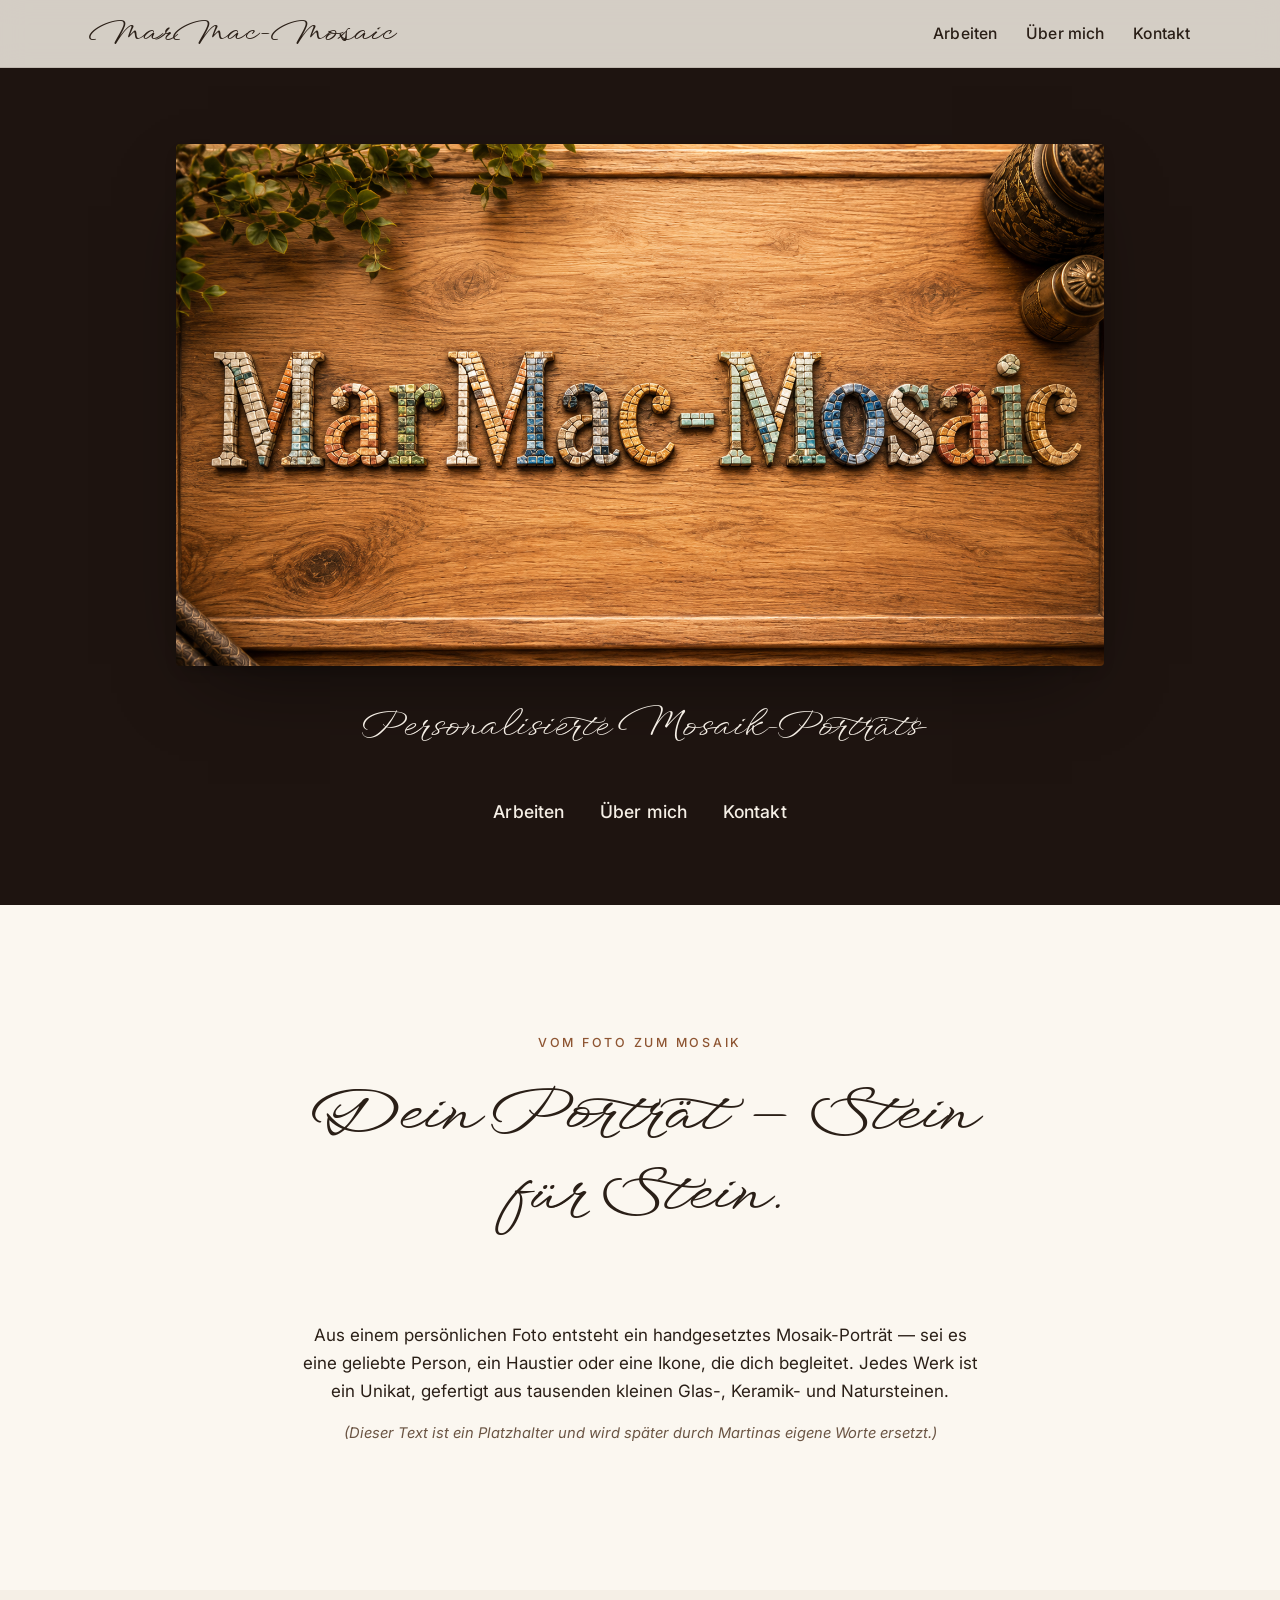
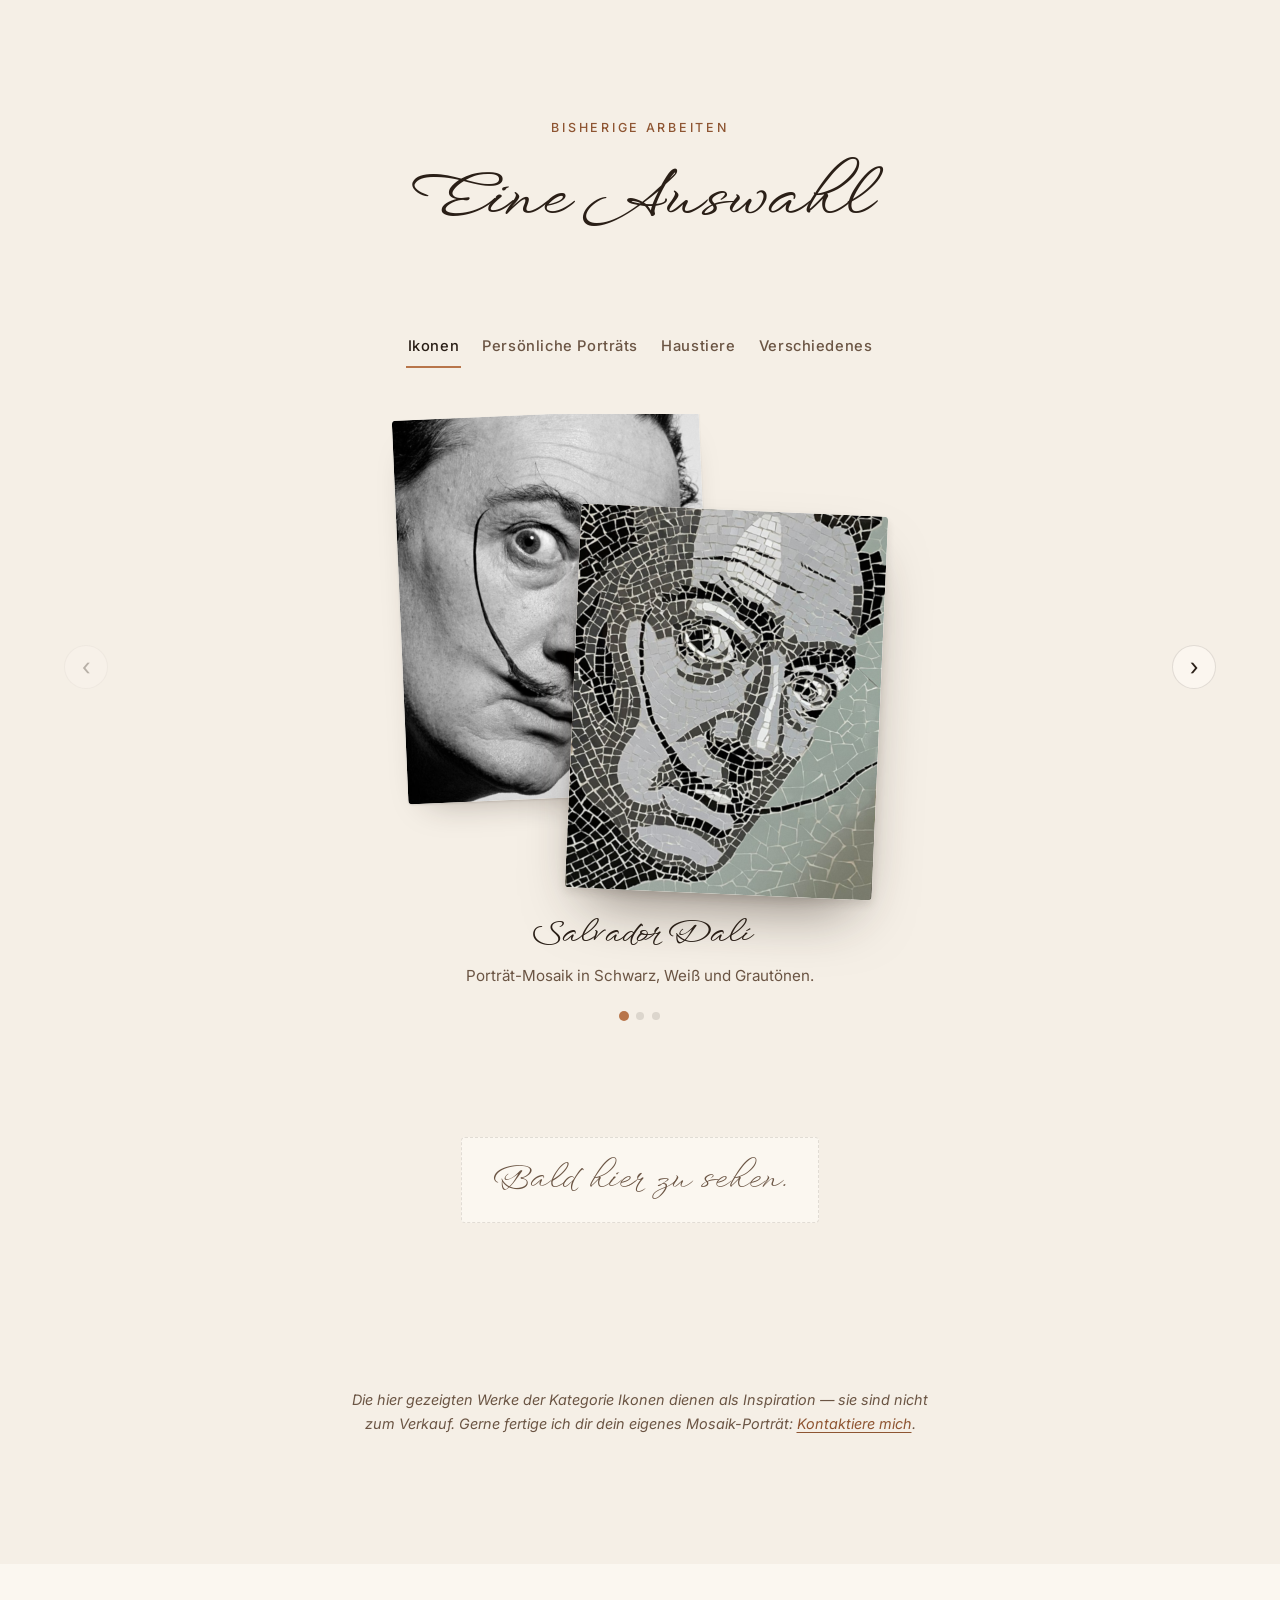
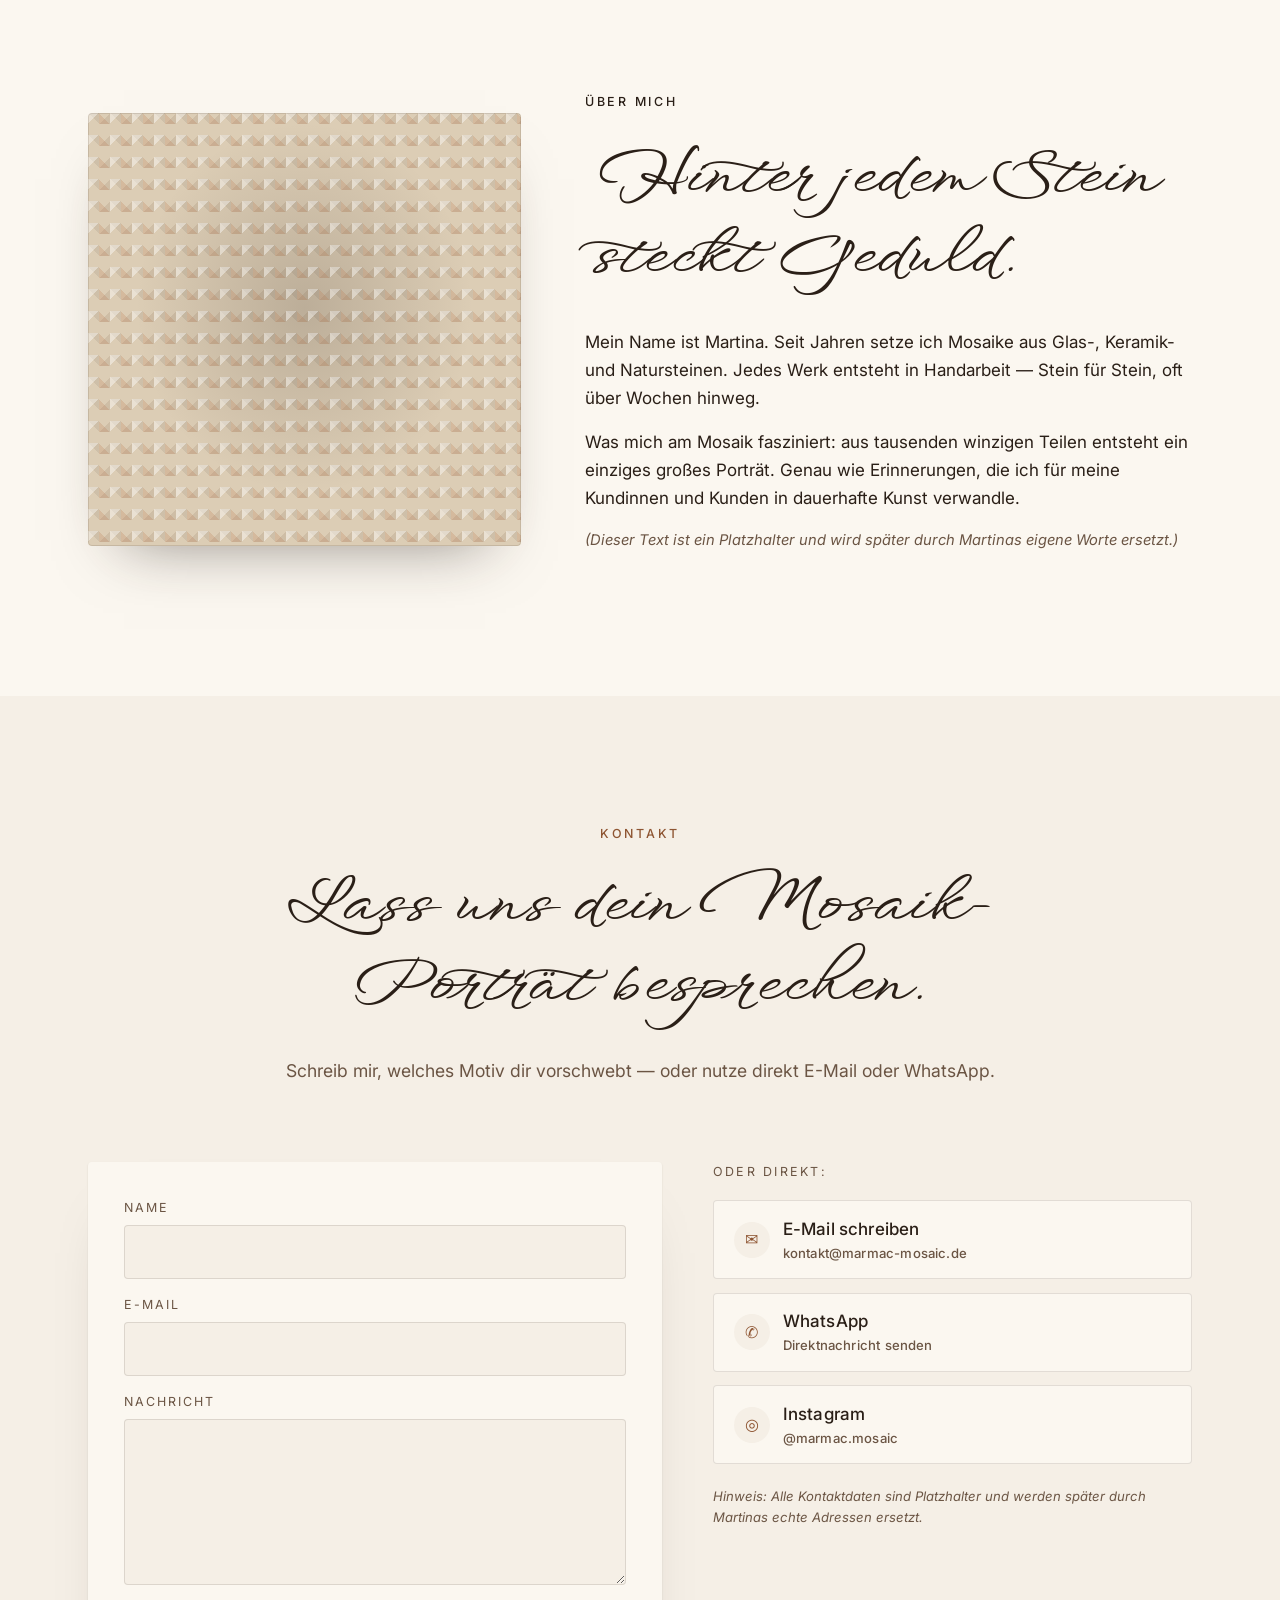
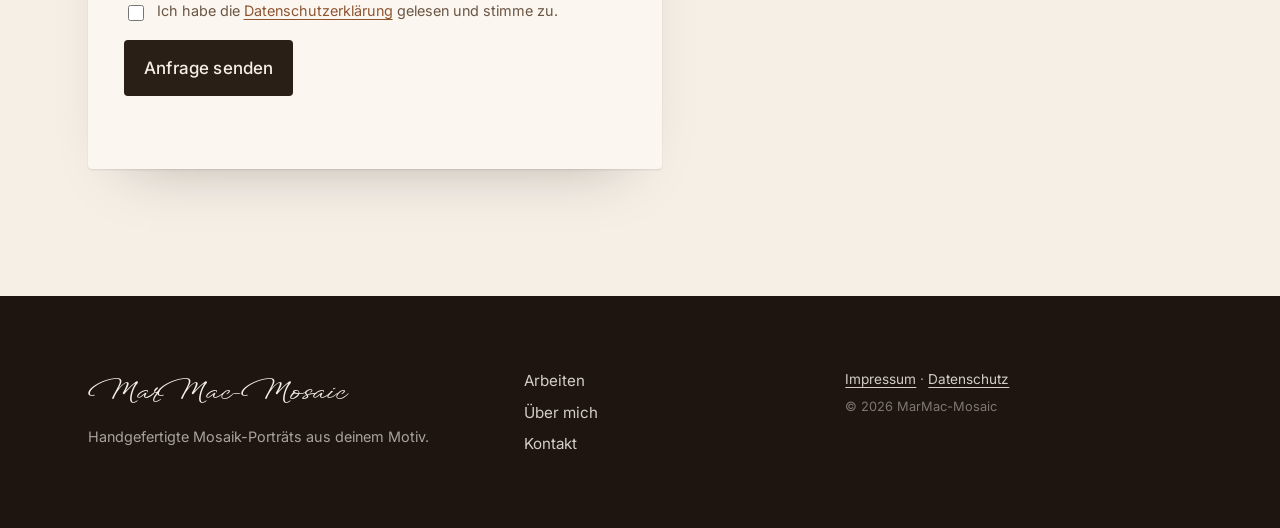
==== commit fc244115: "v2: Briefing-Überarbeitung — kein Video, Karussell, Submenus, Detail-Overlay Komplette Site-Restrukt" ====
--- a/site/index.html
+++ b/site/index.html
@@ -3,237 +3,186 @@
 <head>
   <meta charset="utf-8" />
   <meta name="viewport" content="width=device-width, initial-scale=1, viewport-fit=cover" />
-  <title>MarMac-Mosaic — Personalisierte Mosaikkunst von Martina</title>
-  <meta name="description" content="MarMac-Mosaic: handgefertigte, personalisierte Mosaikbilder aus deinem Lieblingsmotiv. Vom Foto zum echten Kunstwerk." />
+  <title>MarMac-Mosaic — Personalisierte Mosaik-Porträts von Martina</title>
+  <meta name="description" content="MarMac-Mosaic: handgefertigte, personalisierte Mosaik-Porträts aus deinem Lieblingsmotiv. Vom Foto zum echten Kunstwerk." />
   <meta name="theme-color" content="#F5EFE6" />
 
   <!-- Open Graph -->
   <meta property="og:type" content="website" />
-  <meta property="og:title" content="MarMac-Mosaic — Personalisierte Mosaikkunst" />
-  <meta property="og:description" content="Vom Foto zum handgesetzten Mosaik. Werke von Martina." />
+  <meta property="og:title" content="MarMac-Mosaic — Personalisierte Mosaik-Porträts" />
+  <meta property="og:description" content="Vom Foto zum handgesetzten Mosaik. Porträts von Martina." />
   <meta property="og:locale" content="de_DE" />
 
-  <!-- Fonts: WindSong (Display, kursiv) + Cormorant Garamond (Untertitel) + Inter (Body) -->
+  <!-- Fonts:
+       - WindSong: Display (Hero-Subline, Section-Headlines, Top-Logo)
+       - Cormorant Garamond: Fallback / Sub-Headings
+       - Inter: Body
+       - Italianno + Source Sans 3 + Courier Prime:
+         drei Menü-Schriftvarianten (Martinas Wunsch zum Vergleichen),
+         live umschaltbar via ?fonts=picker -->
   <link rel="preconnect" href="https://fonts.googleapis.com" />
   <link rel="preconnect" href="https://fonts.gstatic.com" crossorigin />
   <link
     rel="stylesheet"
-    href="https://fonts.googleapis.com/css2?family=WindSong:wght@400;500&family=Cormorant+Garamond:wght@400;500;600&family=Inter:wght@400;500;600&display=swap"
+    href="https://fonts.googleapis.com/css2?family=WindSong:wght@400;500&family=Cormorant+Garamond:wght@400;500;600&family=Inter:wght@400;500;600&family=Italianno&family=Source+Sans+3:wght@300;400;500&family=Courier+Prime:wght@400;700&display=swap"
   />
 
   <link rel="stylesheet" href="assets/css/styles.css" />
+  <!-- Reihenfolge: Daten + i18n vor main.js (main.js liest WORKS/I18N). -->
+  <script defer src="assets/js/works.js"></script>
+  <script defer src="assets/js/i18n.js"></script>
   <script defer src="assets/js/main.js"></script>
 </head>
 <body>
   <!-- ============================================================
-       NAV — von Anfang an sichtbar (semi-transparenter Creme-Look
-       mit Backdrop-Blur). Schwebt über dem Hero-Video.
+       1. TOP-NAV — sticky, von Anfang an sichtbar.
+       Logo in WindSong (kursiv-handschriftlich, wie die Headlines).
+       Enthält dieselben Menü-Komponente wie die Hero-Nav.
        ============================================================ -->
   <header class="nav" id="nav" aria-label="Hauptnavigation">
     <div class="nav__inner">
       <a class="nav__brand" href="#top">MarMac-Mosaic</a>
-      <nav class="nav__links">
-        <a href="#arbeiten">Arbeiten</a>
-        <a href="#ueber-mich">Über mich</a>
-        <a href="#kontakt">Kontakt</a>
+      <nav class="menu menu--top">
+        <div class="menu__item menu__item--has-submenu">
+          <a
+            href="#arbeiten"
+            class="menu__link"
+            data-submenu-toggle
+            aria-haspopup="true"
+            aria-expanded="false"
+          >Arbeiten</a>
+          <ul class="submenu" role="menu">
+            <li role="none"><a role="menuitem" href="#arbeiten" data-category="ikonen">Ikonen</a></li>
+            <li role="none"><a role="menuitem" href="#arbeiten" data-category="portraits">Persönliche Porträts</a></li>
+            <li role="none"><a role="menuitem" href="#arbeiten" data-category="haustiere">Haustiere</a></li>
+            <li role="none"><a role="menuitem" href="#arbeiten" data-category="verschiedenes">Verschiedenes</a></li>
+          </ul>
+        </div>
+        <a class="menu__link" href="#ueber-mich">Über mich</a>
+        <a class="menu__link" href="#kontakt">Kontakt</a>
       </nav>
     </div>
   </header>
 
   <main id="top">
     <!-- ============================================================
-         HERO — nur das Loop-Video. Kein Text, kein Untertitel.
-         ============================================================ -->
-    <section class="hero" id="hero" aria-label="Markenvideo MarMac-Mosaic">
-      <video
-        class="hero__video"
-        autoplay
-        muted
-        loop
-        playsinline
-        preload="auto"
-        aria-hidden="true"
-      >
-        <source src="assets/video/hero.mp4" type="video/mp4" />
-      </video>
-
-      <a class="hero__scroll" href="#arbeiten" aria-label="Weiter scrollen">
-        <span class="hero__chevron" aria-hidden="true">▾</span>
-      </a>
-    </section>
-
-    <!-- ============================================================
-         ARBEITEN — Vorher/Nachher-Paare.
-         Echte Bilder beim Dalí-Werk, "Mosaik folgt"-Platzhalter
-         (CSS-Tile-Grid) bei den anderen beiden.
+         2. HERO — statischer Mosaik-Schriftzug + zentrales Menü.
+         Kein Video mehr (v1 via Tag v1-with-video wiederherstellbar).
+         ============================================================ -->
+    <section class="hero" id="hero" aria-label="MarMac-Mosaic">
+      <img
+        class="hero__image"
+        src="assets/images/hero-marmac-mosaic.png"
+        alt="MarMac-Mosaic — Schriftzug aus farbigen Mosaiksteinen auf Holz"
+        fetchpriority="high"
+      />
+      <p class="hero__subline">Personalisierte Mosaik-Porträts</p>
+
+      <!-- Zentrale Einstiegs-Navigation: erscheint sichtbar unter
+           dem Schriftzug, identisch zur Top-Nav. -->
+      <nav class="menu menu--hero" aria-label="Einstiegsnavigation">
+        <div class="menu__item menu__item--has-submenu">
+          <a
+            href="#arbeiten"
+            class="menu__link"
+            data-submenu-toggle
+            aria-haspopup="true"
+            aria-expanded="false"
+          >Arbeiten</a>
+          <ul class="submenu" role="menu">
+            <li role="none"><a role="menuitem" href="#arbeiten" data-category="ikonen">Ikonen</a></li>
+            <li role="none"><a role="menuitem" href="#arbeiten" data-category="portraits">Persönliche Porträts</a></li>
+            <li role="none"><a role="menuitem" href="#arbeiten" data-category="haustiere">Haustiere</a></li>
+            <li role="none"><a role="menuitem" href="#arbeiten" data-category="verschiedenes">Verschiedenes</a></li>
+          </ul>
+        </div>
+        <a class="menu__link" href="#ueber-mich">Über mich</a>
+        <a class="menu__link" href="#kontakt">Kontakt</a>
+      </nav>
+    </section>
+
+    <!-- ============================================================
+         3. INTRO — "Vom Foto zum Mosaik" (Erklärtext, Platzhalter).
+         Martina liefert finalen Text nach. Wort "Porträt" soll
+         laut Briefing 6 prominent vorkommen.
+         ============================================================ -->
+    <section class="section section--intro" id="intro">
+      <div class="container intro">
+        <header class="section__head" data-reveal>
+          <p class="section__eyebrow">Vom Foto zum Mosaik</p>
+          <h2 class="section__title">Dein Porträt — Stein für Stein.</h2>
+        </header>
+        <div class="intro__body" data-reveal>
+          <p>
+            Aus einem persönlichen Foto entsteht ein handgesetztes Mosaik-Porträt
+            — sei es eine geliebte Person, ein Haustier oder eine Ikone, die dich
+            begleitet. Jedes Werk ist ein Unikat, gefertigt aus tausenden kleinen
+            Glas-, Keramik- und Natursteinen.
+          </p>
+          <p>
+            <em>(Dieser Text ist ein Platzhalter und wird später durch Martinas
+            eigene Worte ersetzt.)</em>
+          </p>
+        </div>
+      </div>
+    </section>
+
+    <!-- ============================================================
+         4. BISHERIGE ARBEITEN — Tabs (Subkategorien) + Karussell.
+         Das Karussell rendert sich aus window.WORKS pro Kategorie.
+         Layout pro Slide: überlappendes Polaroid-Paar (Vorlage +
+         Mosaik), wie bisher die Mobile-Lösung — jetzt überall.
          ============================================================ -->
     <section class="section section--works" id="arbeiten">
       <div class="container">
         <header class="section__head" data-reveal>
           <p class="section__eyebrow">Bisherige Arbeiten</p>
-          <h2 class="section__title">Vom Foto zum Mosaik</h2>
-          <p class="section__lede">
-            Jedes Werk beginnt mit einem persönlichen Motiv — und endet
-            als handgesetztes Mosaik aus tausenden Steinen.
-          </p>
+          <h2 class="section__title">Eine Auswahl</h2>
         </header>
 
-        <!--
-          Künstlerische Anordnung: drei Paare, alternierend
-          links/rechts versetzt und vertikal überlappend gestaffelt.
-          CSS (.work--left / .work--right / .work--tilt-*) übernimmt
-          die Komposition. Auf Mobile fällt alles zentriert untereinander.
-        -->
-        <div class="works">
-          <!-- Werk 1: Salvador Dalí -->
-          <article class="work work--left work--tilt-a">
-            <div class="work__pair">
-              <figure class="work__side">
-                <button
-                  type="button"
-                  class="work__image"
-                  data-lightbox-src="assets/images/works/dali-original.png"
-                  data-lightbox-alt="Originalfoto: Salvador Dalí"
-                >
-                  <img
-                    src="assets/images/works/dali-original.png"
-                    alt="Originalfoto: Salvador Dalí, Schwarzweiß-Porträt"
-                    loading="lazy"
-                  />
-                </button>
-                <figcaption class="work__label">Originalfoto</figcaption>
-              </figure>
-
-              <div class="work__arrow" aria-hidden="true">
-                <span class="work__arrow--h">→</span>
-                <span class="work__arrow--v">↓</span>
-              </div>
-
-              <figure class="work__side">
-                <button
-                  type="button"
-                  class="work__image"
-                  data-lightbox-src="assets/images/works/dali-mosaic.png"
-                  data-lightbox-alt="Mosaik: Salvador Dalí, handgesetzt von Martina"
-                >
-                  <img
-                    src="assets/images/works/dali-mosaic.png"
-                    alt="Mosaik: Salvador Dalí, handgesetzt von Martina"
-                    loading="lazy"
-                  />
-                </button>
-                <figcaption class="work__label">Mosaik</figcaption>
-              </figure>
+        <!-- Subkategorien-Tabs. Initial "Ikonen" aktiv. -->
+        <nav class="tabs" role="tablist" aria-label="Werk-Kategorien" data-tabs>
+          <button class="tab is-active" role="tab" aria-selected="true"  data-category="ikonen">Ikonen</button>
+          <button class="tab"            role="tab" aria-selected="false" data-category="portraits">Persönliche Porträts</button>
+          <button class="tab"            role="tab" aria-selected="false" data-category="haustiere">Haustiere</button>
+          <button class="tab"            role="tab" aria-selected="false" data-category="verschiedenes">Verschiedenes</button>
+        </nav>
+
+        <!-- Karussell. JS füllt .carousel__track aus window.WORKS. -->
+        <div class="carousel" data-carousel>
+          <button class="carousel__btn carousel__btn--prev" aria-label="Vorheriges Werk" data-carousel-prev>‹</button>
+          <div class="carousel__viewport" data-carousel-viewport>
+            <div class="carousel__track" data-carousel-track>
+              <!-- Slides werden zur Laufzeit gerendert -->
             </div>
-            <div class="work__caption">
-              <h3 class="work__title">Salvador Dalí</h3>
-              <p class="work__desc">Porträt-Mosaik in Schwarz, Weiß und Grautönen.</p>
-            </div>
-          </article>
-
-          <!-- Werk 2: Elvis Presley -->
-          <article class="work work--right work--tilt-b">
-            <div class="work__pair">
-              <figure class="work__side">
-                <button
-                  type="button"
-                  class="work__image"
-                  data-lightbox-src="assets/images/works/elvis-original.webp"
-                  data-lightbox-alt="Originalfoto: Elvis Presley"
-                >
-                  <img
-                    src="assets/images/works/elvis-original.webp"
-                    alt="Originalfoto: Elvis Presley, Schwarzweiß"
-                    loading="lazy"
-                  />
-                </button>
-                <figcaption class="work__label">Originalfoto</figcaption>
-              </figure>
-
-              <div class="work__arrow" aria-hidden="true">
-                <span class="work__arrow--h">→</span>
-                <span class="work__arrow--v">↓</span>
-              </div>
-
-              <figure class="work__side">
-                <button
-                  type="button"
-                  class="work__image"
-                  data-lightbox-src="assets/images/works/elvis-mosaic.jpg"
-                  data-lightbox-alt="Mosaik: Elvis Presley, handgesetzt von Martina"
-                >
-                  <img
-                    src="assets/images/works/elvis-mosaic.jpg"
-                    alt="Mosaik: Elvis Presley, handgesetzt von Martina"
-                    loading="lazy"
-                  />
-                </button>
-                <figcaption class="work__label">Mosaik</figcaption>
-              </figure>
-            </div>
-            <div class="work__caption">
-              <h3 class="work__title">Elvis Presley</h3>
-              <p class="work__desc">Porträt-Mosaik auf tiefrotem Grund.</p>
-            </div>
-          </article>
-
-          <!-- Werk 3: Frida Kahlo -->
-          <article class="work work--left work--tilt-c">
-            <div class="work__pair">
-              <figure class="work__side">
-                <button
-                  type="button"
-                  class="work__image"
-                  data-lightbox-src="assets/images/works/frida-original.jpg"
-                  data-lightbox-alt="Vorlage: Frida Kahlo"
-                >
-                  <img
-                    src="assets/images/works/frida-original.jpg"
-                    alt="Vorlage: Frida Kahlo, farbige Variante"
-                    loading="lazy"
-                  />
-                </button>
-                <figcaption class="work__label">Originalfoto</figcaption>
-              </figure>
-
-              <div class="work__arrow" aria-hidden="true">
-                <span class="work__arrow--h">→</span>
-                <span class="work__arrow--v">↓</span>
-              </div>
-
-              <figure class="work__side">
-                <button
-                  type="button"
-                  class="work__image"
-                  data-lightbox-src="assets/images/works/frida-mosaic.jpg"
-                  data-lightbox-alt="Mosaik: Frida Kahlo, handgesetzt von Martina"
-                >
-                  <img
-                    src="assets/images/works/frida-mosaic.jpg"
-                    alt="Mosaik: Frida Kahlo, handgesetzt von Martina"
-                    loading="lazy"
-                  />
-                </button>
-                <figcaption class="work__label">Mosaik</figcaption>
-              </figure>
-            </div>
-            <div class="work__caption">
-              <h3 class="work__title">Frida Kahlo</h3>
-              <p class="work__desc">Farbiges Porträt mit Blumenkrone.</p>
-            </div>
-          </article>
-        </div>
-      </div>
-    </section>
-
-    <!-- ============================================================
-         ÜBER MICH — Portrait-Platzhalter (CSS) + Text-Platzhalter.
+          </div>
+          <button class="carousel__btn carousel__btn--next" aria-label="Nächstes Werk" data-carousel-next>›</button>
+
+          <!-- Slide-Indikatoren (Punkte unter dem Karussell). -->
+          <div class="carousel__dots" data-carousel-dots aria-hidden="true"></div>
+        </div>
+
+        <!-- Wird sichtbar, wenn aktive Kategorie leer ist. -->
+        <p class="carousel__empty" data-carousel-empty hidden>
+          <span class="carousel__empty-text">Bald hier zu sehen.</span>
+        </p>
+
+        <!-- Hinweis-Subtext: Beispielwerke nicht zum Verkauf (Briefing 3.5). -->
+        <p class="works__note" data-reveal>
+          Die hier gezeigten Werke der Kategorie <em>Ikonen</em> dienen als Inspiration
+          — sie sind nicht zum Verkauf. Gerne fertige ich dir dein eigenes
+          Mosaik-Porträt: <a href="#kontakt">Kontaktiere mich</a>.
+        </p>
+      </div>
+    </section>
+
+    <!-- ============================================================
+         5. ÜBER MICH — Portrait-Platzhalter + Text-Platzhalter.
+         Inhalt + Foto liefert Martina nach.
          ============================================================ -->
     <section class="section section--about" id="ueber-mich">
       <div class="container about">
         <div class="about__portrait" data-reveal aria-hidden="true">
-          <!-- Portrait wird später durch ein echtes Bild ersetzt;
-               vorerst ein dezentes Mosaik-Tile-Grid aus CSS. -->
           <div class="tile-grid tile-grid--portrait"></div>
         </div>
 
@@ -241,13 +190,13 @@
           <p class="section__eyebrow">Über mich</p>
           <h2 class="section__title">Hinter jedem Stein steckt Geduld.</h2>
           <p>
-            Mein Name ist Martina. Seit Jahren setze ich Mosaike aus
-            Glas-, Keramik- und Natursteinen. Jedes Werk entsteht in Handarbeit
-            — Stein für Stein, oft über Wochen hinweg.
+            Mein Name ist Martina. Seit Jahren setze ich Mosaike aus Glas-,
+            Keramik- und Natursteinen. Jedes Werk entsteht in Handarbeit —
+            Stein für Stein, oft über Wochen hinweg.
           </p>
           <p>
             Was mich am Mosaik fasziniert: aus tausenden winzigen Teilen
-            entsteht ein einziges großes Bild. Genau wie Erinnerungen,
+            entsteht ein einziges großes Porträt. Genau wie Erinnerungen,
             die ich für meine Kundinnen und Kunden in dauerhafte Kunst
             verwandle.
           </p>
@@ -260,13 +209,15 @@
     </section>
 
     <!-- ============================================================
-         KONTAKT — Formular links, direkte Kontaktwege rechts.
+         6. KONTAKT — Formular (mit DSGVO-Häkchen) + Direkt-Links.
+         Headline mit "Mosaik-Porträt" (Briefing 4).
+         Instagram-Slot vorbereitet.
          ============================================================ -->
     <section class="section section--contact" id="kontakt">
       <div class="container">
         <header class="section__head" data-reveal>
           <p class="section__eyebrow">Kontakt</p>
-          <h2 class="section__title">Lass uns dein Mosaik besprechen.</h2>
+          <h2 class="section__title">Lass uns dein Mosaik-Porträt besprechen.</h2>
           <p class="section__lede">
             Schreib mir, welches Motiv dir vorschwebt — oder nutze direkt
             E-Mail oder WhatsApp.
@@ -274,7 +225,8 @@
         </header>
 
         <div class="contact">
-          <!-- Formular: aktuell ohne Backend. JS fängt Submit ab. -->
+          <!-- Formular: aktuell ohne Backend. JS fängt Submit ab und
+               prüft die DSGVO-Checkbox. -->
           <form class="contact__form" id="contact-form" data-reveal novalidate>
             <label class="field">
               <span class="field__label">Name</span>
@@ -291,9 +243,16 @@
               <textarea name="message" rows="5" required></textarea>
             </label>
 
-            <button type="submit" class="btn btn--primary">
-              Anfrage senden
-            </button>
+            <!-- DSGVO-Häkchen mit Link zur Datenschutzerklärung (Briefing 10). -->
+            <label class="field field--checkbox">
+              <input type="checkbox" name="dsgvo" required />
+              <span>
+                Ich habe die <a href="datenschutz.html">Datenschutzerklärung</a>
+                gelesen und stimme zu.
+              </span>
+            </label>
+
+            <button type="submit" class="btn btn--primary">Anfrage senden</button>
 
             <p class="contact__form-note" id="contact-form-note" role="status" aria-live="polite"></p>
           </form>
@@ -318,13 +277,15 @@
               </span>
             </a>
 
-            <!--
-              Optional: Instagram-Link.
-              <a class="btn btn--ghost" href="https://instagram.com/" target="_blank" rel="noopener">
-                <span class="btn__icon" aria-hidden="true">◎</span>
-                <span><span class="btn__label">Instagram</span><span class="btn__sub">@marmac.mosaic</span></span>
-              </a>
-            -->
+            <!-- Instagram-Slot — Container ist da, Link folgt von Martina (Briefing 4).
+                 Wenn href gesetzt wird, einfach den hidden-Attribut entfernen. -->
+            <a class="btn btn--ghost" href="#" hidden data-instagram-slot target="_blank" rel="noopener">
+              <span class="btn__icon" aria-hidden="true">◎</span>
+              <span>
+                <span class="btn__label">Instagram</span>
+                <span class="btn__sub">@marmac.mosaic</span>
+              </span>
+            </a>
 
             <p class="contact__hint">
               Hinweis: Alle Kontaktdaten sind Platzhalter und werden später
@@ -337,13 +298,13 @@
   </main>
 
   <!-- ============================================================
-       FOOTER
+       7. FOOTER — mit Links auf Impressum + Datenschutz.
        ============================================================ -->
   <footer class="footer">
     <div class="container footer__inner">
       <div class="footer__brand">
         <p class="footer__name">MarMac-Mosaic</p>
-        <p class="footer__claim">Handgefertigte Mosaikbilder aus deinem Motiv.</p>
+        <p class="footer__claim">Handgefertigte Mosaik-Porträts aus deinem Motiv.</p>
       </div>
 
       <nav class="footer__nav" aria-label="Footer-Navigation">
@@ -353,18 +314,58 @@
       </nav>
 
       <div class="footer__legal">
-        <p>Impressum &amp; Datenschutzerklärung folgen.</p>
+        <p><a href="impressum.html">Impressum</a> · <a href="datenschutz.html">Datenschutz</a></p>
         <p class="footer__copy">© 2026 MarMac-Mosaic</p>
       </div>
     </div>
   </footer>
 
   <!-- ============================================================
-       LIGHTBOX — wird von JS befüllt und ein-/ausgeblendet.
+       DETAIL-OVERLAY — öffnet bei Klick auf ein Werk im Karussell.
+       Enthält oben einen Container für die spätere "Explosions-
+       Animation" (extern als MP4/WebM produziert; siehe Briefing 8
+       und Doku in main.js).
+       Fallback solange kein Asset: zeigt Original + Mosaik
+       nebeneinander.
        ============================================================ -->
-  <div class="lightbox" id="lightbox" hidden>
-    <button class="lightbox__close" type="button" aria-label="Schließen">×</button>
-    <img class="lightbox__image" alt="" />
+  <div class="detail" id="detail" hidden role="dialog" aria-modal="true" aria-labelledby="detail-title">
+    <button class="detail__close" type="button" aria-label="Schließen">×</button>
+    <div class="detail__inner">
+      <h3 id="detail-title" class="detail__title"></h3>
+
+      <!-- Animations-Slot: JS hängt hier <video> ein, wenn das Werk
+           einen animation-Pfad hat. Andernfalls bleibt der Slot leer
+           und das Side-by-Side darunter wird sichtbar. -->
+      <div class="detail__animation" data-detail-animation></div>
+
+      <div class="detail__pair" data-detail-pair>
+        <figure class="detail__side">
+          <img data-detail-original alt="" />
+          <figcaption>Originalfoto</figcaption>
+        </figure>
+        <figure class="detail__side">
+          <img data-detail-mosaic alt="" />
+          <figcaption>Mosaik</figcaption>
+        </figure>
+      </div>
+
+      <p class="detail__desc" data-detail-desc></p>
+    </div>
   </div>
+
+  <!-- ============================================================
+       FONT-PICKER — schwebendes Widget unten rechts, nur sichtbar
+       bei URL ?fonts=picker. Wechselt die Menü-Schrift live zwischen
+       Italianno (Gabriola-like), Source Sans 3 (Candara-like) und
+       Courier Prime. Wahl persistiert in localStorage.
+       Normaler Besucher sieht das Widget nie.
+       ============================================================ -->
+  <aside class="font-picker" id="font-picker" hidden aria-label="Menü-Schrift wählen">
+    <p class="font-picker__title">Menü-Schrift</p>
+    <button type="button" data-font="italianno" style="font-family: Italianno, cursive;">Aa Italianno</button>
+    <button type="button" data-font="sans"      style="font-family: 'Source Sans 3', sans-serif; font-weight: 300;">Aa Sans Light</button>
+    <button type="button" data-font="courier"   style="font-family: 'Courier Prime', monospace;">Aa Courier</button>
+    <button type="button" data-font="default"   style="font-family: Inter, sans-serif;">Aa Standard</button>
+  </aside>
 </body>
 </html>
--- a/site/assets/css/styles.css
+++ b/site/assets/css/styles.css
@@ -1,7 +1,24 @@
 /* ==========================================================================
-   MarMac-Mosaic — Stylesheet
-   Warme, erdige Farbwelt im Anschluss ans Hero-Video.
-   Mobile-first, keine externen Libraries.
+   MarMac-Mosaic — Stylesheet (v2)
+   Warme, erdige Farbwelt. Mobile-first, keine externen Libraries.
+
+   Sektionen:
+     1.  Design-Tokens (inkl. umschaltbare Menü-Schrift)
+     2.  Reset & Grundlagen
+     3.  Container
+     4.  Top-Nav + Menü-Komponente (Top + Hero) + Submenu
+     5.  Hero (statisches Schriftzug-Bild + Subline + zentrale Nav)
+     6.  Sections (gemeinsame Bausteine)
+     7.  Reveal on scroll
+     8.  Intro
+     9.  Bisherige Arbeiten — Tabs + Karussell + Polaroid-Slide
+     10. Über mich
+     11. Kontakt (Formular, DSGVO-Checkbox, Direkt-Buttons)
+     12. Footer
+     13. Detail-Overlay (ersetzt Lightbox; mit Animations-Slot)
+     14. Font-Picker-Widget
+     15. Legal-Pages (Impressum/Datenschutz)
+     16. Reduced Motion
    ========================================================================== */
 
 /* --------------------------------------------------------------------------
@@ -9,13 +26,13 @@
    -------------------------------------------------------------------------- */
 :root {
   /* Farben */
-  --color-bg:        #F5EFE6;            /* warmes Creme, Seitenhintergrund */
-  --color-surface:   #FBF7F0;            /* heller, für Karten */
-  --color-ink:       #2A1F17;            /* sehr dunkles Holzbraun, Body */
-  --color-ink-soft:  #6B5544;            /* sekundärer Text */
-  --color-accent:    #B8754A;            /* Terrakotta, sparsam für Akzente */
+  --color-bg:        #F5EFE6;
+  --color-surface:   #FBF7F0;
+  --color-ink:       #2A1F17;
+  --color-ink-soft:  #6B5544;
+  --color-accent:    #B8754A;
   --color-accent-dk: #8E5532;
-  --color-deep:      #1E1410;            /* fast schwarz, Footer/Lightbox */
+  --color-deep:      #1E1410;
   --color-line:      rgba(42, 31, 23, 0.12);
 
   /* Typo */
@@ -23,6 +40,11 @@
   --font-sub:     "Cormorant Garamond", Georgia, "Times New Roman", serif;
   --font-body:    "Inter", -apple-system, BlinkMacSystemFont, "Segoe UI",
                   Roboto, Helvetica, Arial, sans-serif;
+  /* Menü-Schrift — wird vom Font-Picker via JS überschrieben.
+     Default: Body (Inter). Kandidaten: Italianno, Source Sans 3, Courier Prime. */
+  --font-menu:    var(--font-body);
+  --font-menu-weight: 500;
+  --font-menu-letter: 0.01em;
 
   /* Maße */
   --space-section: clamp(5rem, 10vw, 9rem);
@@ -42,7 +64,7 @@
 
 html {
   scroll-behavior: smooth;
-  /* Anker-Klicks landen unter der fixen Nav statt direkt am Section-Rand */
+  /* Anker-Klicks landen unter der fixen Nav. */
   scroll-padding-top: 5rem;
 }
 
@@ -75,6 +97,9 @@
 
 ::selection { background: var(--color-accent); color: var(--color-bg); }
 
+/* --------------------------------------------------------------------------
+   3. Container
+   -------------------------------------------------------------------------- */
 .container {
   width: 100%;
   max-width: var(--maxw);
@@ -83,11 +108,8 @@
 }
 
 /* --------------------------------------------------------------------------
-   3. Navigation (sticky, erscheint nach dem Hero)
-   -------------------------------------------------------------------------- */
-/* Nav ist von Anfang an sichtbar, durchgehend gleicher leichter
-   Creme-Look mit Backdrop-Blur — schwebt sowohl über dem Hero-Video
-   als auch über den hellen Sektionen. */
+   4. Top-Nav + Menü-Komponente + Submenu
+   -------------------------------------------------------------------------- */
 .nav {
   position: fixed;
   inset: 0 0 auto 0;
@@ -110,28 +132,43 @@
   gap: 1.5rem;
 }
 
-/* Brand bleibt in der ruhigeren Serife — WindSong wäre neben dem
-   Mosaik-Schriftzug im Hero-Video zu unruhig. */
+/* Brand-Logo in WindSong (kursive Display-Schrift) — Briefing 1.3. */
 .nav__brand {
-  font-family: var(--font-sub);
-  font-size: clamp(1.05rem, 2vw, 1.4rem);
-  font-weight: 600;
+  font-family: var(--font-display);
+  font-size: clamp(1.4rem, 2.4vw, 1.85rem);
+  font-weight: 500;
   letter-spacing: 0.01em;
   white-space: nowrap;
-}
-
-.nav__links {
-  display: flex;
-  gap: clamp(1rem, 3vw, 2.25rem);
-  font-size: 0.95rem;
-}
-
-.nav__links a {
+  line-height: 1;
+  padding-block: 0.15em;
+}
+
+/* Menü-Komponente — wiederverwendbar für Top-Nav + Hero-Nav. */
+.menu {
+  display: flex;
+  align-items: center;
+  gap: clamp(1rem, 2.5vw, 2rem);
+}
+
+.menu__item {
   position: relative;
-  padding-block: 0.25rem;
+  display: flex;
+  align-items: center;
+}
+
+.menu__link {
+  position: relative;
+  display: inline-block;
+  padding: 0.4rem 0.1rem;
+  font-family: var(--font-menu);
+  font-weight: var(--font-menu-weight);
+  letter-spacing: var(--font-menu-letter);
+  font-size: 0.98rem;
   color: var(--color-ink);
-}
-.nav__links a::after {
+  white-space: nowrap;
+}
+
+.menu__link::after {
   content: "";
   position: absolute;
   left: 0; right: 0; bottom: -2px;
@@ -141,72 +178,180 @@
   transform-origin: left;
   transition: transform 0.3s var(--ease);
 }
-.nav__links a:hover::after { transform: scaleX(1); }
-
-/* Mobile: Brand bleibt, Links rücken etwas zusammen */
+.menu__link:hover::after,
+.menu__link:focus::after { transform: scaleX(1); }
+
+/* Submenu — Dropdown unter "Arbeiten". */
+.submenu {
+  position: absolute;
+  top: 100%;
+  left: 50%;
+  transform: translate(-50%, 8px);
+  margin: 0;
+  padding: 0.5rem 0;
+  list-style: none;
+  min-width: 220px;
+  background: var(--color-surface);
+  border: 1px solid var(--color-line);
+  border-radius: var(--radius);
+  box-shadow: 0 18px 40px -20px rgba(42, 31, 23, 0.35);
+  opacity: 0;
+  visibility: hidden;
+  transition: opacity 0.2s var(--ease),
+              transform 0.2s var(--ease),
+              visibility 0.2s var(--ease);
+  z-index: 60;
+}
+.submenu li { margin: 0; }
+.submenu a {
+  display: block;
+  padding: 0.55rem 1.1rem;
+  font-family: var(--font-menu);
+  font-size: 0.95rem;
+  color: var(--color-ink);
+  white-space: nowrap;
+}
+.submenu a:hover,
+.submenu a:focus { background: var(--color-bg); color: var(--color-accent-dk); }
+
+/* Desktop: Hover/Focus öffnet Submenu. */
+@media (hover: hover) and (min-width: 768px) {
+  .menu__item--has-submenu:hover .submenu,
+  .menu__item--has-submenu:focus-within .submenu {
+    opacity: 1;
+    visibility: visible;
+    transform: translate(-50%, 0);
+  }
+}
+
+/* Mobile + Touch: JS togglet [aria-expanded] auf dem Trigger. */
+.menu__item--has-submenu .menu__link[aria-expanded="true"] + .submenu {
+  opacity: 1;
+  visibility: visible;
+  transform: translate(-50%, 0);
+}
+
+/* Top-Nav: Menü etwas kompakter, Submenü an die rechte Seite ankern,
+   damit es nicht außerhalb des Viewports steht. */
+.menu--top { gap: clamp(0.9rem, 2vw, 1.75rem); }
+
+/* Mobile-Anpassung Top-Nav: enger, Brand kleiner (WindSong-Flourishes
+   nehmen viel Platz), Links kompakter. */
 @media (max-width: 540px) {
-  .nav__links { gap: 0.9rem; font-size: 0.82rem; }
-  .nav__inner { gap: 0.75rem; }
-}
-
-/* --------------------------------------------------------------------------
-   4. Hero (nur Video, kein Text)
+  .menu--top { gap: 0.6rem; }
+  .menu--top .menu__link { font-size: 0.82rem; padding: 0.4rem 0.05rem; }
+  .nav__inner { gap: 0.5rem; padding-inline: 0.9rem; }
+  .nav__brand {
+    font-size: clamp(0.95rem, 3.6vw, 1.2rem);
+    padding-block: 0.1em;
+  }
+  .submenu { min-width: 180px; left: auto; right: 0; transform: translate(0, 8px); }
+  .menu__item--has-submenu .menu__link[aria-expanded="true"] + .submenu {
+    transform: translate(0, 0);
+  }
+}
+
+/* Minimale Variante (für Impressum/Datenschutz). */
+.nav--minimal .nav__inner { justify-content: space-between; }
+.nav__back {
+  font-size: 0.92rem;
+  color: var(--color-ink-soft);
+}
+.nav__back:hover { color: var(--color-accent-dk); }
+
+/* --------------------------------------------------------------------------
+   5. Hero — statisches Schriftzug-Bild + Subline + zentrale Nav
    -------------------------------------------------------------------------- */
 .hero {
   position: relative;
   width: 100%;
-  height: 100vh;
-  height: 100svh; /* iOS-Safari: korrekte Viewport-Höhe */
+  min-height: 100svh;
+  background: var(--color-deep);
+  display: flex;
+  flex-direction: column;
+  align-items: center;
+  justify-content: center;
+  padding: clamp(6rem, 16vh, 9rem) clamp(1.25rem, 5vw, 3rem) clamp(3rem, 8vh, 5rem);
+  text-align: center;
   overflow: hidden;
-  background: var(--color-deep);
-}
-
-.hero__video {
-  position: absolute;
-  inset: 0;
-  width: 100%;
-  height: 100%;
-  object-fit: cover;
-  /* Hauchdünner Vignettierung-Effekt über pseudo (optional dezent) */
-}
-
-.hero__scroll {
-  position: absolute;
-  left: 50%;
-  bottom: clamp(1.25rem, 4vh, 2.5rem);
-  transform: translateX(-50%);
-  display: inline-flex;
-  align-items: center;
+}
+
+/* Hero-Bild: behält natürliches Seitenverhältnis. width:auto + max-* sorgen
+   dafür, dass der Schatten exakt am Bildrand sitzt (kein leerer Container-
+   Raum). max-height begrenzt Höhe, damit Subline + Menü above-the-fold
+   bleiben (Desktop). */
+.hero__image {
+  width: auto;
+  max-width: min(1100px, 100%);
+  max-height: 58svh;
+  height: auto;
+  border-radius: var(--radius);
+  box-shadow: 0 30px 80px -32px rgba(0, 0, 0, 0.6),
+              0 6px 16px -8px rgba(0, 0, 0, 0.35);
+}
+
+/* Hero-Subline — adressiert Briefing 6 (Porträt sichtbar machen). */
+.hero__subline {
+  margin: clamp(1.5rem, 4vh, 2.5rem) 0 0;
+  font-family: var(--font-display);
+  font-size: clamp(1.5rem, 3vw, 2.2rem);
+  line-height: 1.2;
+  color: var(--color-bg);
+  letter-spacing: 0;
+  padding-block: 0.15em;
+}
+
+/* Zentrale Einstiegs-Navigation unter dem Schriftzug. */
+.menu--hero {
+  margin-top: clamp(1.5rem, 4vh, 2.25rem);
+  flex-wrap: wrap;
   justify-content: center;
-  width: 44px;
-  height: 44px;
-  border-radius: 50%;
+}
+.menu--hero .menu__link {
+  font-size: clamp(1rem, 1.4vw, 1.1rem);
   color: var(--color-bg);
-  text-shadow: 0 1px 6px rgba(0, 0, 0, 0.4);
-  transition: opacity 0.3s var(--ease);
-  z-index: 2;
-}
-.hero__scroll:hover { color: var(--color-bg); opacity: 0.75; }
-
-.hero__chevron {
-  display: block;
-  font-size: 1.5rem;
-  line-height: 1;
-  animation: bounce 2.2s var(--ease) infinite;
-}
-
-@keyframes bounce {
-  0%, 100% { transform: translateY(0);   opacity: 0.85; }
-  50%      { transform: translateY(8px); opacity: 1; }
-}
-
-/* --------------------------------------------------------------------------
-   5. Sections — gemeinsame Bausteine
-   -------------------------------------------------------------------------- */
-.section {
-  padding-block: var(--space-section);
-}
-
+}
+.menu--hero .menu__link::after { background: var(--color-bg); }
+.menu--hero .submenu {
+  background: rgba(30, 20, 16, 0.95);
+  border-color: rgba(245, 239, 230, 0.18);
+}
+.menu--hero .submenu a { color: var(--color-bg); }
+.menu--hero .submenu a:hover,
+.menu--hero .submenu a:focus {
+  background: rgba(245, 239, 230, 0.1);
+  color: var(--color-bg);
+}
+
+/* Mobile: Hero-Hintergrund cremig, Bild „gerahmt" — wie aktuelle
+   Mobile-Lösung. Subline + Nav in Inkfarbe. */
+@media (max-width: 767px) {
+  .hero {
+    background: var(--color-bg);
+    min-height: 0;
+    padding: clamp(5rem, 14svh, 7rem) clamp(1.25rem, 5vw, 3rem) clamp(2.5rem, 6svh, 3.5rem);
+  }
+  .hero__image {
+    box-shadow: 0 22px 60px -22px rgba(42, 31, 23, 0.45),
+                0 4px 12px -6px rgba(42, 31, 23, 0.25);
+  }
+  .hero__subline { color: var(--color-ink); }
+  .menu--hero .menu__link { color: var(--color-ink); }
+  .menu--hero .menu__link::after { background: var(--color-accent); }
+  .menu--hero .submenu {
+    background: var(--color-surface);
+    border-color: var(--color-line);
+  }
+  .menu--hero .submenu a { color: var(--color-ink); }
+  .menu--hero .submenu a:hover,
+  .menu--hero .submenu a:focus { background: var(--color-bg); color: var(--color-accent-dk); }
+}
+
+/* --------------------------------------------------------------------------
+   6. Sections — gemeinsame Bausteine
+   -------------------------------------------------------------------------- */
+.section { padding-block: var(--space-section); }
+.section--intro   { background: var(--color-surface); }
 .section--works   { background: var(--color-bg); }
 .section--about   { background: var(--color-surface); }
 .section--contact { background: var(--color-bg); }
@@ -219,6 +364,7 @@
 
 .section__eyebrow {
   margin: 0 0 0.75rem;
+  font-family: var(--font-body);
   font-size: 0.78rem;
   font-weight: 500;
   letter-spacing: 0.22em;
@@ -226,9 +372,6 @@
   color: var(--color-accent-dk);
 }
 
-/* WindSong ist eine fließende Kursive — sie braucht mehr Höhe
-   (line-height 1.25), mehr Größe und etwas mehr Padding rundum,
-   damit die Ober-/Unterlängen nicht abgeschnitten werden. */
 .section__title {
   margin: 0 0 1.25rem;
   font-family: var(--font-display);
@@ -247,7 +390,7 @@
 }
 
 /* --------------------------------------------------------------------------
-   6. Reveal on scroll
+   7. Reveal on scroll
    -------------------------------------------------------------------------- */
 [data-reveal] {
   opacity: 0;
@@ -261,146 +404,152 @@
 }
 
 /* --------------------------------------------------------------------------
-   7. Bisherige Arbeiten — Vorher/Nachher
-   -------------------------------------------------------------------------- */
-/* Mobile: einfach untereinander, zentriert, keine Choreografie. */
-.works {
+   8. Intro
+   -------------------------------------------------------------------------- */
+.intro__body {
+  max-width: 680px;
+  margin: 0 auto;
+  text-align: center;
+}
+.intro__body p { margin: 0 0 1rem; }
+.intro__body p:last-child {
+  color: var(--color-ink-soft);
+  font-size: 0.92rem;
+}
+
+/* --------------------------------------------------------------------------
+   9. Bisherige Arbeiten — Tabs + Karussell + Polaroid-Slide
+   -------------------------------------------------------------------------- */
+
+/* Tabs (Subkategorien). */
+.tabs {
+  display: flex;
+  flex-wrap: wrap;
+  gap: 0.5rem 1.25rem;
+  justify-content: center;
+  margin: 0 auto clamp(2rem, 4vw, 3rem);
+  padding: 0;
+}
+.tab {
+  position: relative;
+  padding: 0.5rem 0.1rem;
+  font-family: var(--font-menu);
+  font-size: 0.92rem;
+  font-weight: 500;
+  letter-spacing: 0.04em;
+  color: var(--color-ink-soft);
+  transition: color 0.25s var(--ease);
+}
+.tab::after {
+  content: "";
+  position: absolute;
+  left: 0; right: 0; bottom: -2px;
+  height: 2px;
+  background: var(--color-accent);
+  transform: scaleX(0);
+  transform-origin: left;
+  transition: transform 0.3s var(--ease);
+}
+.tab:hover { color: var(--color-ink); }
+.tab.is-active { color: var(--color-ink); }
+.tab.is-active::after { transform: scaleX(1); }
+
+/* Karussell-Wrapper. */
+.carousel {
+  position: relative;
+  margin: 0 auto;
+  max-width: 100%;
+}
+
+.carousel__viewport {
+  overflow: hidden;
+  width: 100%;
+}
+
+.carousel__track {
+  display: flex;
+  align-items: stretch;
+  /* JS setzt --carousel-offset zum Verschieben. */
+  transform: translateX(var(--carousel-offset, 0px));
+  transition: transform 0.55s var(--ease);
+  will-change: transform;
+}
+
+/* Eine Slide pro Werk. Layout = überlappendes Polaroid-Paar
+   (Vorlage + Mosaik) wie bisher die Mobile-Version. */
+.slide {
+  flex: 0 0 100%;
   display: flex;
   flex-direction: column;
-  gap: clamp(3rem, 7vw, 4.5rem);
-}
-
-.work {
-  display: flex;
-  flex-direction: column;
-  gap: 1rem;
-  width: 100%;
-}
-
-.work__pair {
-  display: grid;
-  grid-template-columns: 1fr;
-  align-items: center;
-  gap: 1rem;
-}
-
-/* Ab Tablet: kompakte Paare, alternierend versetzt, mit leichtem
-   vertikalem Überlapp und Mini-Neigung — eine Galeriewand statt
-   einer steifen Liste. */
-@media (min-width: 768px) {
-  .works { gap: 0; }
-
-  .work {
-    /* Schmaler als der Container — schafft Platz für den
-       horizontalen Versatz der Nachbar-Paare. */
-    max-width: min(520px, 52%);
-    gap: 0.75rem;
-    transition: transform 0.5s var(--ease);
-    transform-origin: center;
-  }
-
-  .work__pair {
-    grid-template-columns: 1fr auto 1fr;
-    gap: clamp(0.8rem, 1.6vw, 1.25rem);
-  }
-
-  .work--left  { margin-right: auto; margin-left: 0; }
-  .work--right { margin-left:  auto; margin-right: 0; }
-
-  /* Vertikaler Versatz: 2. und 3. Paar überlappen leicht — wirkt
-     lebendig statt linear gestapelt. Niedrigerer Wert vermeidet,
-     dass Captions vom nächsten Paar überdeckt werden. */
-  .work + .work { margin-top: clamp(-1.5rem, -2vw, -0.5rem); }
-
-  /* Caption nicht breiter als das Paar-Bild-Pärchen darstellen,
-     damit Titel/Beschreibung sicher unter den Bildern bleiben. */
-  .work__caption { max-width: 100%; }
-
-  /* Subtile Neigungen für den "an die Wand gehängt"-Look.
-     Bei Hover/Fokus rastet das Paar gerade — Bilder schieben sich
-     nach vorne (höherer z-index), damit nichts verdeckt bleibt. */
-  .work--tilt-a { transform: rotate(-1.4deg); }
-  .work--tilt-b { transform: rotate( 1.6deg); }
-  .work--tilt-c { transform: rotate(-1deg); }
-  .work:hover,
-  .work:focus-within {
-    transform: rotate(0);
-    z-index: 2;
-  }
-}
-
-/* Ab Desktop etwas mehr Versatz nach außen, damit die Komposition
-   nicht zur Mitte schrumpft. */
-@media (min-width: 1100px) {
-  .work { max-width: 540px; }
-  .work--left  { margin-left:  clamp(0px, 5vw, 80px); }
-  .work--right { margin-right: clamp(0px, 5vw, 80px); }
-}
-
-.work__side {
+  align-items: center;
+  padding: 0 clamp(0.5rem, 2vw, 1.5rem);
+}
+
+.slide__pair {
+  position: relative;
+  width: 100%;
+  max-width: 480px;
+  aspect-ratio: 1 / 1;
+  margin: 0 auto;
+}
+
+.slide__side {
+  position: absolute;
+  width: 64%;
   margin: 0;
-  display: flex;
-  flex-direction: column;
-  gap: 0.75rem;
-  align-items: stretch;
-}
-
-/* Bild-Button — füllt die Spalte, zeigt das Bild mit object-fit */
-.work__image {
-  position: relative;
+}
+
+.slide__side--original {
+  top: 0;
+  left: 0;
+  transform: rotate(-2.5deg);
+  z-index: 1;
+}
+
+.slide__side--mosaic {
+  bottom: 0;
+  right: 0;
+  transform: rotate(2.5deg);
+  z-index: 2;
+}
+
+.slide__image {
   display: block;
   width: 100%;
   aspect-ratio: 4 / 5;
   overflow: hidden;
   border-radius: var(--radius);
   background: var(--color-surface);
+  cursor: zoom-in;
   box-shadow: 0 1px 2px var(--color-line),
-              0 20px 40px -28px rgba(42, 31, 23, 0.35);
-  transition: transform 0.5s var(--ease), box-shadow 0.5s var(--ease);
-}
-.work__image img {
+              0 18px 36px -22px rgba(42, 31, 23, 0.4);
+  transition: transform 0.4s var(--ease), box-shadow 0.4s var(--ease);
+}
+.slide__image img {
   width: 100%;
   height: 100%;
   object-fit: cover;
-  transition: transform 0.8s var(--ease);
-}
-.work__image:hover { transform: translateY(-3px); box-shadow: 0 1px 2px var(--color-line), 0 28px 56px -24px rgba(42, 31, 23, 0.5); }
-.work__image:hover img { transform: scale(1.03); }
-.work__image:focus-visible {
+}
+.slide__image:hover {
+  transform: translateY(-3px);
+}
+.slide__image:focus-visible {
   outline: 2px solid var(--color-accent);
   outline-offset: 4px;
 }
 
-.work__label {
+/* Mosaik bekommt mehr Schatten — schwebt sichtbar über der Vorlage. */
+.slide__side--mosaic .slide__image {
+  box-shadow: 0 4px 10px var(--color-line),
+              0 30px 60px -22px rgba(42, 31, 23, 0.55);
+}
+
+.slide__caption {
   text-align: center;
-  font-size: 0.8rem;
-  letter-spacing: 0.18em;
-  text-transform: uppercase;
-  color: var(--color-ink-soft);
-}
-
-.work__arrow {
-  display: flex;
-  align-items: center;
-  justify-content: center;
-  color: var(--color-accent);
-  font-family: var(--font-display);
-  font-size: clamp(1.75rem, 3vw, 2.25rem);
-  line-height: 1;
-  user-select: none;
-}
-.work__arrow--h { display: none; }
-.work__arrow--v { display: inline; }
-@media (min-width: 768px) {
-  .work__arrow--h { display: inline; }
-  .work__arrow--v { display: none; }
-}
-
-.work__caption {
-  text-align: center;
-  margin-top: 0.5rem;
-}
-.work__title {
+  margin-top: 1.25rem;
+  max-width: 480px;
+}
+.slide__title {
   font-family: var(--font-display);
   font-weight: 500;
   font-size: clamp(1.6rem, 2.4vw, 2.1rem);
@@ -408,17 +557,97 @@
   margin: 0 0 0.35rem;
   padding-block: 0.1em;
 }
-.work__desc {
+.slide__desc {
   margin: 0;
   color: var(--color-ink-soft);
   font-size: 0.95rem;
 }
 
-/* "Mosaik folgt" — CSS-Tile-Grid-Platzhalter in Sand-Tönen */
-/* (.work__placeholder entfernt — alle Werke haben jetzt echte Mosaiken.) */
-
-/* --------------------------------------------------------------------------
-   8. Über mich
+/* Karussell-Buttons (prev/next). */
+.carousel__btn {
+  position: absolute;
+  top: 38%;
+  width: 44px;
+  height: 44px;
+  border-radius: 50%;
+  background: rgba(251, 247, 240, 0.92);
+  border: 1px solid var(--color-line);
+  font-size: 1.5rem;
+  line-height: 1;
+  color: var(--color-ink);
+  z-index: 5;
+  display: flex;
+  align-items: center;
+  justify-content: center;
+  transition: background-color 0.2s var(--ease),
+              transform 0.2s var(--ease),
+              opacity 0.2s var(--ease);
+}
+.carousel__btn:hover { background: var(--color-surface); transform: translateY(-1px); }
+.carousel__btn:disabled { opacity: 0.3; cursor: default; }
+.carousel__btn--prev { left: clamp(-0.5rem, -1vw, 0.5rem); }
+.carousel__btn--next { right: clamp(-0.5rem, -1vw, 0.5rem); }
+/* display: flex hebt das [hidden]-Default auf — explizit overriden. */
+.carousel__btn[hidden] { display: none; }
+.carousel__dots:empty { display: none; }
+
+@media (min-width: 1024px) {
+  .carousel__btn--prev { left: -1.5rem; }
+  .carousel__btn--next { right: -1.5rem; }
+}
+
+/* Slide-Indikator-Punkte. */
+.carousel__dots {
+  display: flex;
+  justify-content: center;
+  gap: 0.5rem;
+  margin-top: 1.5rem;
+}
+.carousel__dot {
+  width: 8px;
+  height: 8px;
+  border-radius: 50%;
+  background: var(--color-line);
+  transition: background-color 0.25s var(--ease), transform 0.25s var(--ease);
+}
+.carousel__dot.is-active {
+  background: var(--color-accent);
+  transform: scale(1.25);
+}
+
+/* Leere Kategorie — freundlicher Platzhalter. */
+.carousel__empty {
+  display: flex;
+  align-items: center;
+  justify-content: center;
+  min-height: 320px;
+  margin: 0;
+  text-align: center;
+}
+.carousel__empty-text {
+  font-family: var(--font-display);
+  font-size: clamp(1.5rem, 2.5vw, 2rem);
+  color: var(--color-ink-soft);
+  padding: 1rem 2rem;
+  border: 1px dashed var(--color-line);
+  border-radius: var(--radius);
+  background: var(--color-surface);
+}
+
+/* Werke-Hinweis ("Beispiele, kein Verkauf"). */
+.works__note {
+  margin: clamp(2rem, 4vw, 3rem) auto 0;
+  max-width: 600px;
+  text-align: center;
+  font-size: 0.9rem;
+  color: var(--color-ink-soft);
+  font-style: italic;
+}
+.works__note a { color: var(--color-accent-dk); text-decoration: underline; text-underline-offset: 3px; }
+.works__note a:hover { color: var(--color-accent); }
+
+/* --------------------------------------------------------------------------
+   10. Über mich
    -------------------------------------------------------------------------- */
 .about {
   display: grid;
@@ -453,16 +682,13 @@
               0 30px 60px -36px rgba(42, 31, 23, 0.55);
 }
 
-.about__text p {
-  margin: 0 0 1rem;
-  color: var(--color-ink);
-}
+.about__text p { margin: 0 0 1rem; color: var(--color-ink); }
 .about__text p:last-child { color: var(--color-ink-soft); font-size: 0.92rem; }
 .about__text .section__title { text-align: left; }
 .about__text .section__eyebrow { text-align: left; }
 
 /* --------------------------------------------------------------------------
-   9. Kontakt
+   11. Kontakt
    -------------------------------------------------------------------------- */
 .contact {
   display: grid;
@@ -510,6 +736,29 @@
   box-shadow: 0 0 0 3px rgba(184, 117, 74, 0.15);
 }
 
+/* DSGVO-Checkbox-Zeile. */
+.field--checkbox {
+  flex-direction: row;
+  align-items: flex-start;
+  gap: 0.6rem;
+  font-size: 0.9rem;
+  color: var(--color-ink-soft);
+  line-height: 1.45;
+}
+.field--checkbox input[type="checkbox"] {
+  margin-top: 0.25rem;
+  flex: 0 0 auto;
+  width: 16px;
+  height: 16px;
+  accent-color: var(--color-accent-dk);
+}
+.field--checkbox a {
+  color: var(--color-accent-dk);
+  text-decoration: underline;
+  text-underline-offset: 3px;
+}
+
+/* Buttons. */
 .btn {
   display: inline-flex;
   align-items: center;
@@ -570,11 +819,7 @@
   color: var(--color-accent-dk);
 }
 
-.contact__direct {
-  display: flex;
-  flex-direction: column;
-  gap: 0.85rem;
-}
+.contact__direct { display: flex; flex-direction: column; gap: 0.85rem; }
 .contact__direct-intro {
   margin: 0 0 0.25rem;
   font-size: 0.78rem;
@@ -590,13 +835,12 @@
 }
 
 /* --------------------------------------------------------------------------
-   10. Footer
+   12. Footer
    -------------------------------------------------------------------------- */
 .footer {
   background: var(--color-deep);
   color: rgba(245, 239, 230, 0.85);
   padding-block: clamp(3rem, 6vw, 4.5rem);
-  margin-top: 0;
 }
 .footer a { color: rgba(245, 239, 230, 0.85); }
 .footer a:hover { color: var(--color-bg); }
@@ -610,62 +854,119 @@
 @media (min-width: 720px) {
   .footer__inner {
     grid-template-columns: 1.4fr 1fr 1.2fr;
-    align-items: start;
   }
 }
 
 .footer__name {
   margin: 0 0 0.4rem;
-  font-family: var(--font-sub);
-  font-weight: 600;
-  font-size: 1.4rem;
+  font-family: var(--font-display);
+  font-weight: 500;
+  font-size: 1.6rem;
   color: var(--color-bg);
-}
-.footer__claim {
-  margin: 0;
-  font-size: 0.9rem;
-  color: rgba(245, 239, 230, 0.65);
-}
-
-.footer__nav {
-  display: flex;
-  flex-direction: column;
-  gap: 0.4rem;
-  font-size: 0.95rem;
-}
+  padding-block: 0.15em;
+}
+.footer__claim { margin: 0; font-size: 0.9rem; color: rgba(245, 239, 230, 0.65); }
+
+.footer__nav { display: flex; flex-direction: column; gap: 0.4rem; font-size: 0.95rem; }
 
 .footer__legal { font-size: 0.85rem; color: rgba(245, 239, 230, 0.65); }
 .footer__legal p { margin: 0 0 0.3rem; }
+.footer__legal a { text-decoration: underline; text-underline-offset: 3px; }
 .footer__copy { font-size: 0.8rem; color: rgba(245, 239, 230, 0.45); }
 
 /* --------------------------------------------------------------------------
-   11. Lightbox
-   -------------------------------------------------------------------------- */
-.lightbox {
+   13. Detail-Overlay (ersetzt klassische Lightbox)
+   -------------------------------------------------------------------------- */
+.detail {
   position: fixed;
   inset: 0;
   z-index: 100;
   display: flex;
   align-items: center;
   justify-content: center;
-  background: rgba(30, 20, 16, 0.92);
+  background: rgba(30, 20, 16, 0.94);
   padding: clamp(1rem, 4vw, 3rem);
   animation: fade-in 0.3s var(--ease);
-}
-.lightbox[hidden] { display: none; }
-
-.lightbox__image {
-  max-width: 100%;
+  overflow-y: auto;
+}
+.detail[hidden] { display: none; }
+
+.detail__inner {
+  position: relative;
+  width: 100%;
+  max-width: 1000px;
   max-height: 100%;
+  padding: clamp(1.5rem, 4vw, 3rem);
+  color: var(--color-bg);
+  display: flex;
+  flex-direction: column;
+  gap: clamp(1rem, 2vw, 1.75rem);
+}
+
+.detail__title {
+  margin: 0;
+  font-family: var(--font-display);
+  font-weight: 500;
+  font-size: clamp(1.8rem, 3.5vw, 2.6rem);
+  text-align: center;
+  color: var(--color-bg);
+  padding-block: 0.1em;
+}
+
+/* Animations-Slot: 16:9 wenn befüllt; leer → unsichtbar (Fallback). */
+.detail__animation {
+  width: 100%;
+  border-radius: var(--radius);
+  overflow: hidden;
+  background: var(--color-deep);
+}
+.detail__animation:empty { display: none; }
+.detail__animation video,
+.detail__animation iframe {
+  display: block;
+  width: 100%;
+  height: 100%;
+  aspect-ratio: 16 / 9;
+}
+
+/* Wenn Animation gefüllt ist, wird Side-by-Side ausgeblendet
+   (per JS via .detail.has-animation Klasse). */
+.detail.has-animation .detail__pair { display: none; }
+
+.detail__pair {
+  display: grid;
+  grid-template-columns: 1fr 1fr;
+  gap: clamp(1rem, 2vw, 2rem);
+}
+.detail__side { margin: 0; text-align: center; }
+.detail__side img {
+  width: 100%;
+  max-height: 60vh;
   object-fit: contain;
   border-radius: var(--radius);
-  box-shadow: 0 30px 80px -10px rgba(0,0,0,0.6);
-}
-
-.lightbox__close {
-  position: absolute;
-  top: 1rem;
-  right: 1rem;
+  background: var(--color-deep);
+}
+.detail__side figcaption {
+  margin-top: 0.5rem;
+  font-size: 0.8rem;
+  letter-spacing: 0.18em;
+  text-transform: uppercase;
+  color: rgba(245, 239, 230, 0.7);
+}
+
+.detail__desc {
+  margin: 0;
+  text-align: center;
+  color: rgba(245, 239, 230, 0.85);
+  font-size: 1rem;
+  max-width: 600px;
+  margin-inline: auto;
+}
+
+.detail__close {
+  position: fixed;
+  top: clamp(0.75rem, 2vh, 1.25rem);
+  right: clamp(0.75rem, 2vw, 1.25rem);
   width: 44px;
   height: 44px;
   border-radius: 50%;
@@ -677,16 +978,103 @@
   align-items: center;
   justify-content: center;
   transition: background-color 0.2s var(--ease);
-}
-.lightbox__close:hover { background: rgba(245, 239, 230, 0.22); }
+  z-index: 110;
+}
+.detail__close:hover { background: rgba(245, 239, 230, 0.22); }
 
 @keyframes fade-in {
   from { opacity: 0; }
   to   { opacity: 1; }
 }
 
-/* --------------------------------------------------------------------------
-   12. Reduced Motion
+@media (max-width: 600px) {
+  .detail__pair { grid-template-columns: 1fr; }
+}
+
+/* --------------------------------------------------------------------------
+   14. Font-Picker — schwebendes Widget unten rechts.
+   Nur sichtbar, wenn URL ?fonts=picker geöffnet wurde (JS macht
+   das hidden-Attribut aus).
+   -------------------------------------------------------------------------- */
+.font-picker {
+  position: fixed;
+  bottom: clamp(1rem, 3vh, 2rem);
+  right: clamp(1rem, 3vw, 2rem);
+  z-index: 90;
+  display: flex;
+  flex-direction: column;
+  gap: 0.4rem;
+  padding: 0.85rem 1rem;
+  background: rgba(251, 247, 240, 0.96);
+  border: 1px solid var(--color-line);
+  border-radius: 10px;
+  box-shadow: 0 22px 50px -22px rgba(42, 31, 23, 0.45);
+  backdrop-filter: blur(12px);
+  max-width: 220px;
+}
+.font-picker[hidden] { display: none; }
+.font-picker__title {
+  margin: 0 0 0.3rem;
+  font-size: 0.7rem;
+  letter-spacing: 0.16em;
+  text-transform: uppercase;
+  color: var(--color-ink-soft);
+}
+.font-picker button {
+  padding: 0.5rem 0.7rem;
+  border: 1px solid var(--color-line);
+  border-radius: var(--radius);
+  background: var(--color-bg);
+  color: var(--color-ink);
+  font-size: 1rem;
+  text-align: left;
+  transition: border-color 0.2s var(--ease), background-color 0.2s var(--ease);
+}
+.font-picker button:hover { border-color: var(--color-accent); }
+.font-picker button.is-active {
+  border-color: var(--color-accent);
+  background: var(--color-surface);
+  box-shadow: inset 0 0 0 1px var(--color-accent);
+}
+
+/* --------------------------------------------------------------------------
+   15. Legal-Pages (Impressum + Datenschutz)
+   -------------------------------------------------------------------------- */
+.legal-page { background: var(--color-bg); }
+
+.legal {
+  padding-top: calc(var(--space-section) + 2rem);
+  padding-bottom: var(--space-section);
+}
+.legal .section__title { text-align: left; margin-bottom: 1.5rem; }
+.legal .section__eyebrow { text-align: left; }
+.legal h2 {
+  margin: 2.5rem 0 0.75rem;
+  font-family: var(--font-sub);
+  font-size: 1.4rem;
+  font-weight: 600;
+  color: var(--color-ink);
+}
+.legal p { max-width: 720px; margin: 0 0 1rem; }
+.legal a { color: var(--color-accent-dk); text-decoration: underline; text-underline-offset: 3px; }
+.legal a:hover { color: var(--color-accent); }
+.legal code {
+  font-family: ui-monospace, "SF Mono", Menlo, monospace;
+  font-size: 0.92em;
+  background: var(--color-surface);
+  padding: 0.15em 0.4em;
+  border-radius: 3px;
+}
+.legal__placeholder {
+  background: var(--color-surface);
+  border-left: 3px solid var(--color-accent);
+  padding: 1rem 1.25rem;
+  margin: 0 0 2rem;
+  color: var(--color-ink-soft);
+}
+
+/* --------------------------------------------------------------------------
+   16. Reduced Motion
    -------------------------------------------------------------------------- */
 @media (prefers-reduced-motion: reduce) {
   *,
@@ -698,5 +1086,4 @@
     scroll-behavior: auto !important;
   }
   [data-reveal] { opacity: 1; transform: none; }
-  .hero__chevron { animation: none; }
-}
+}
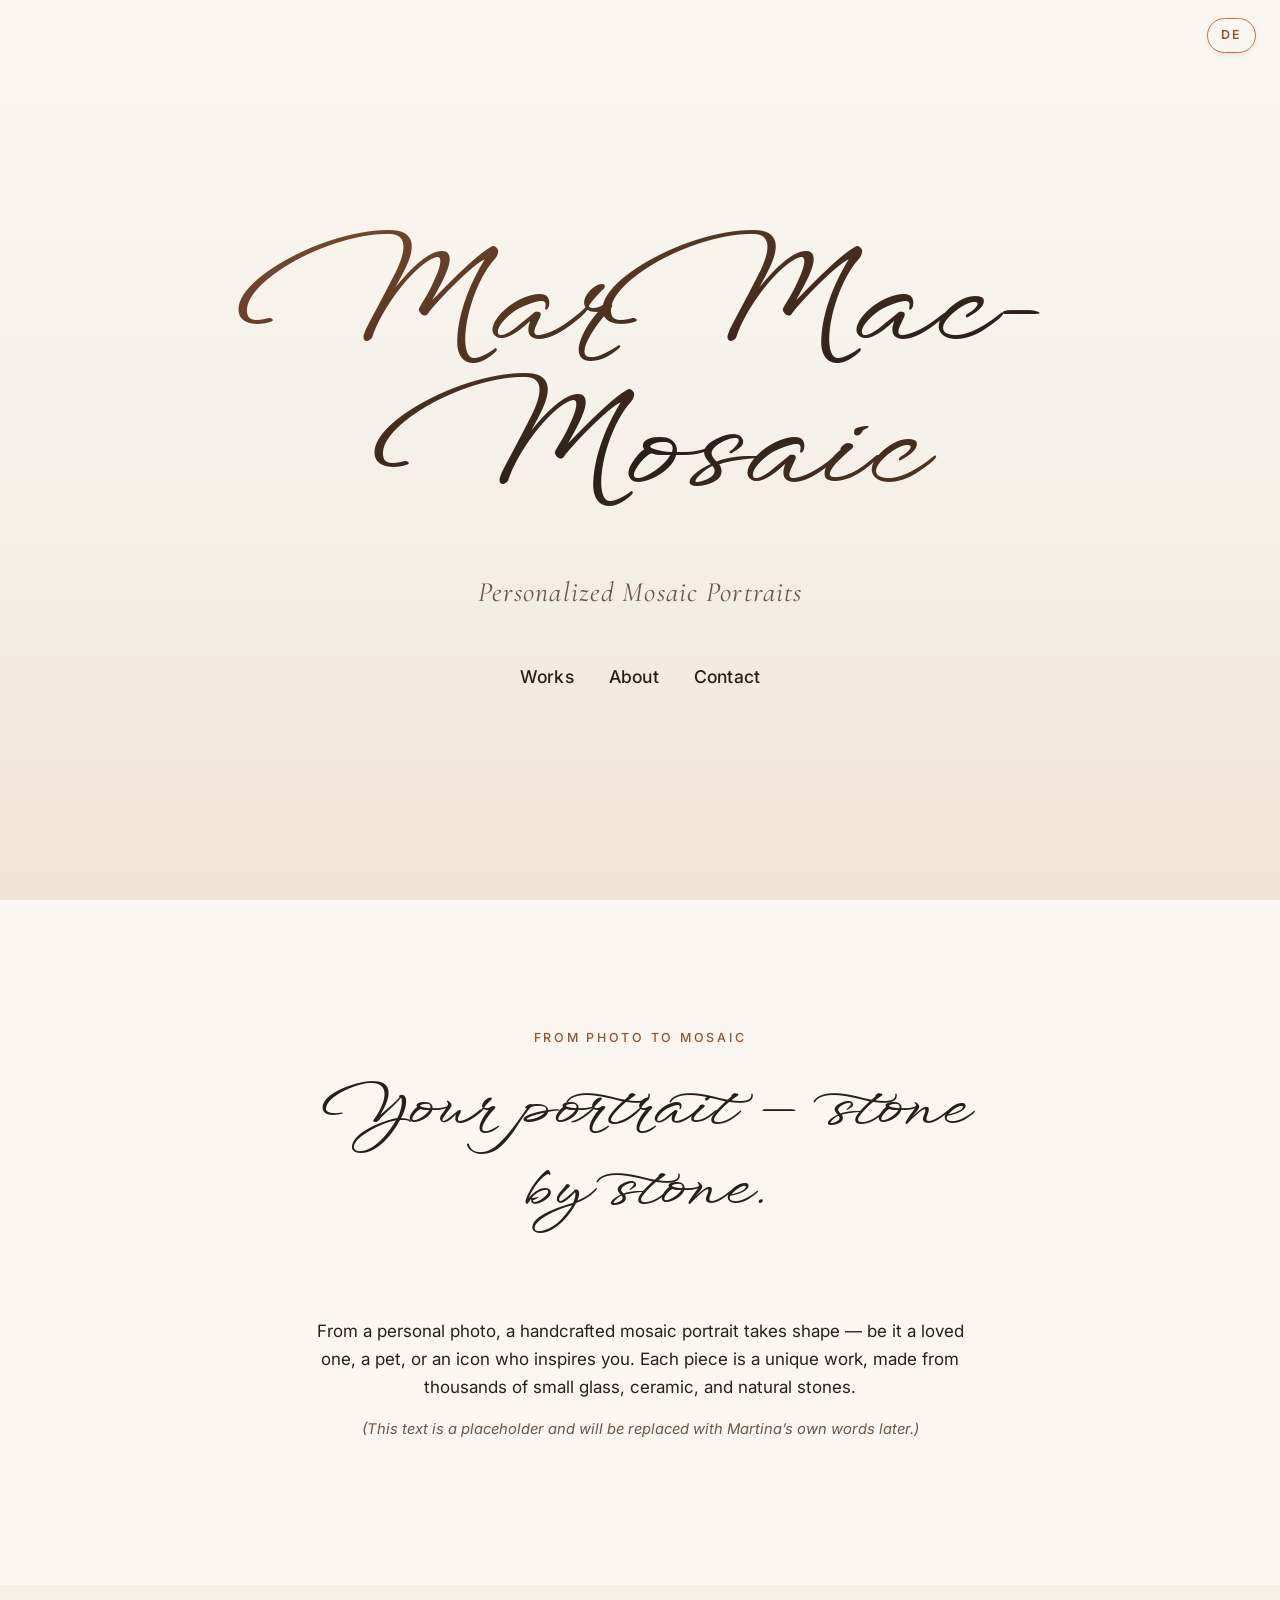
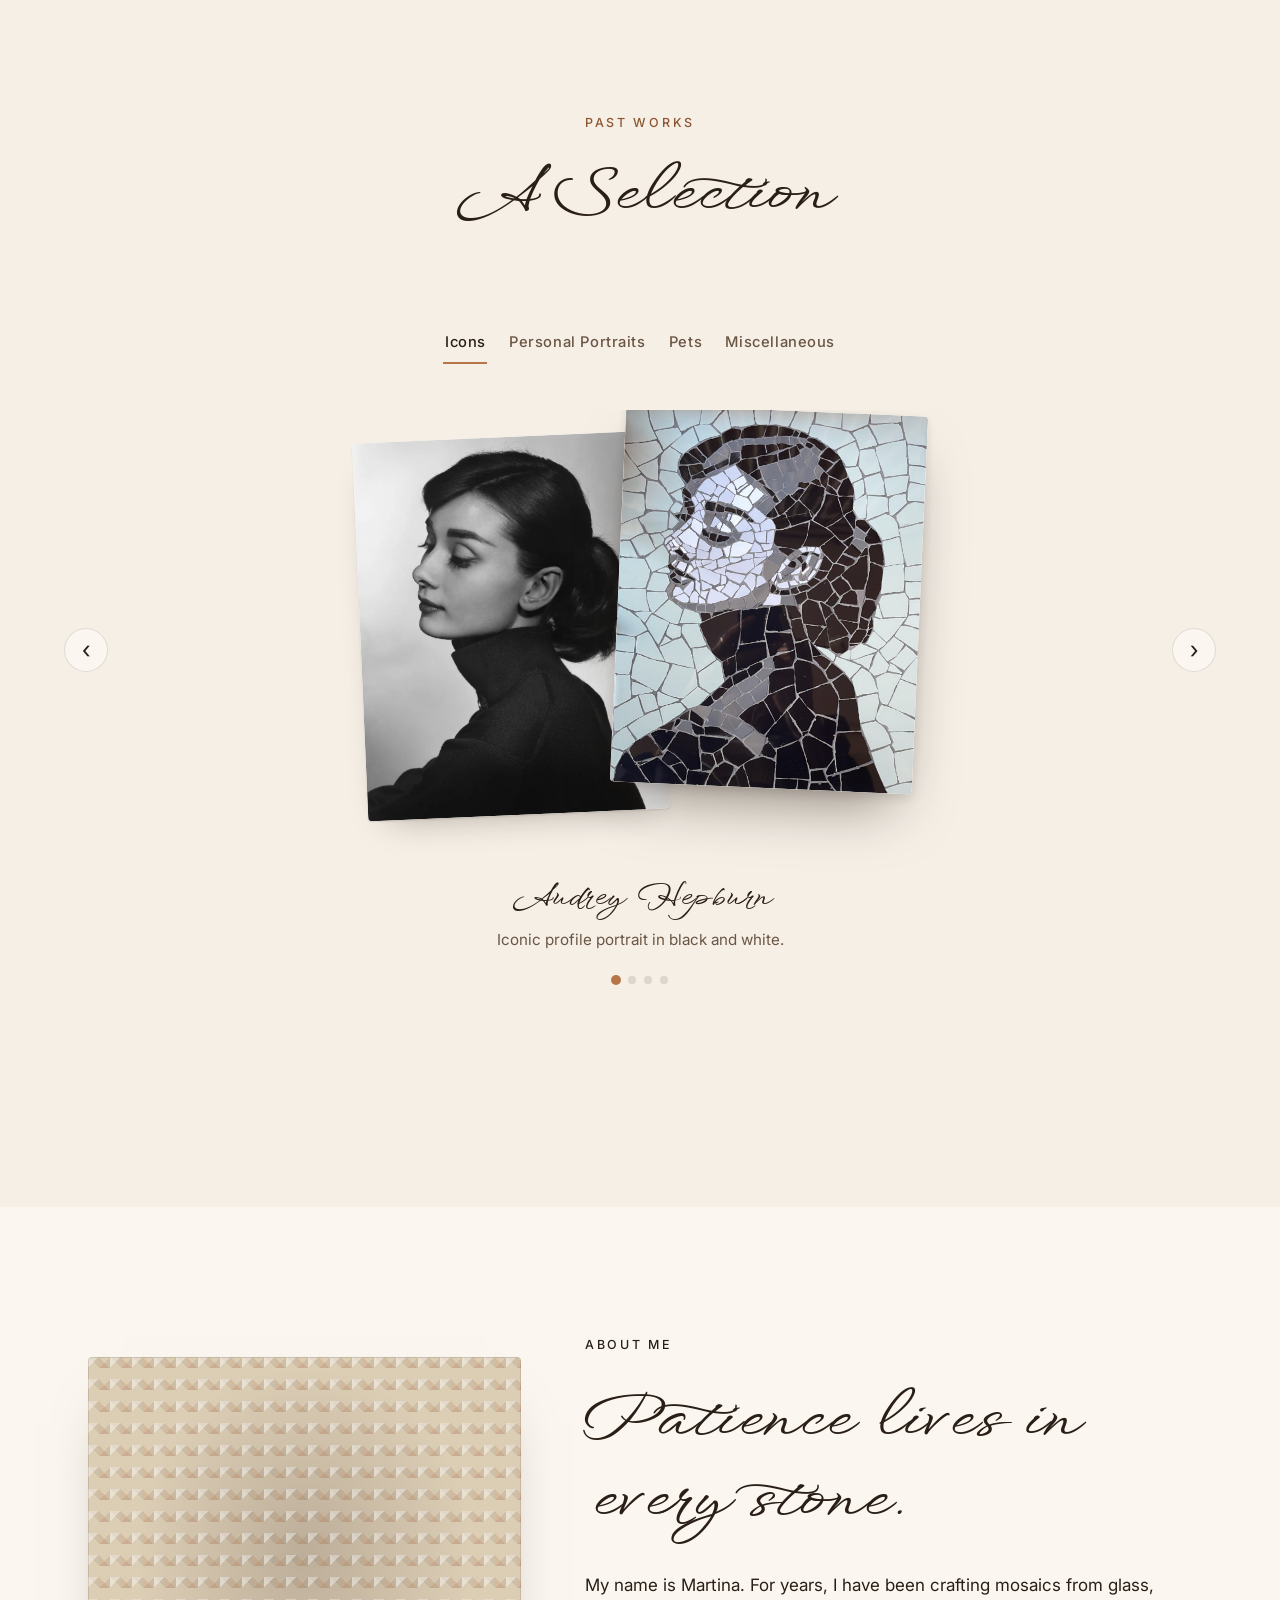
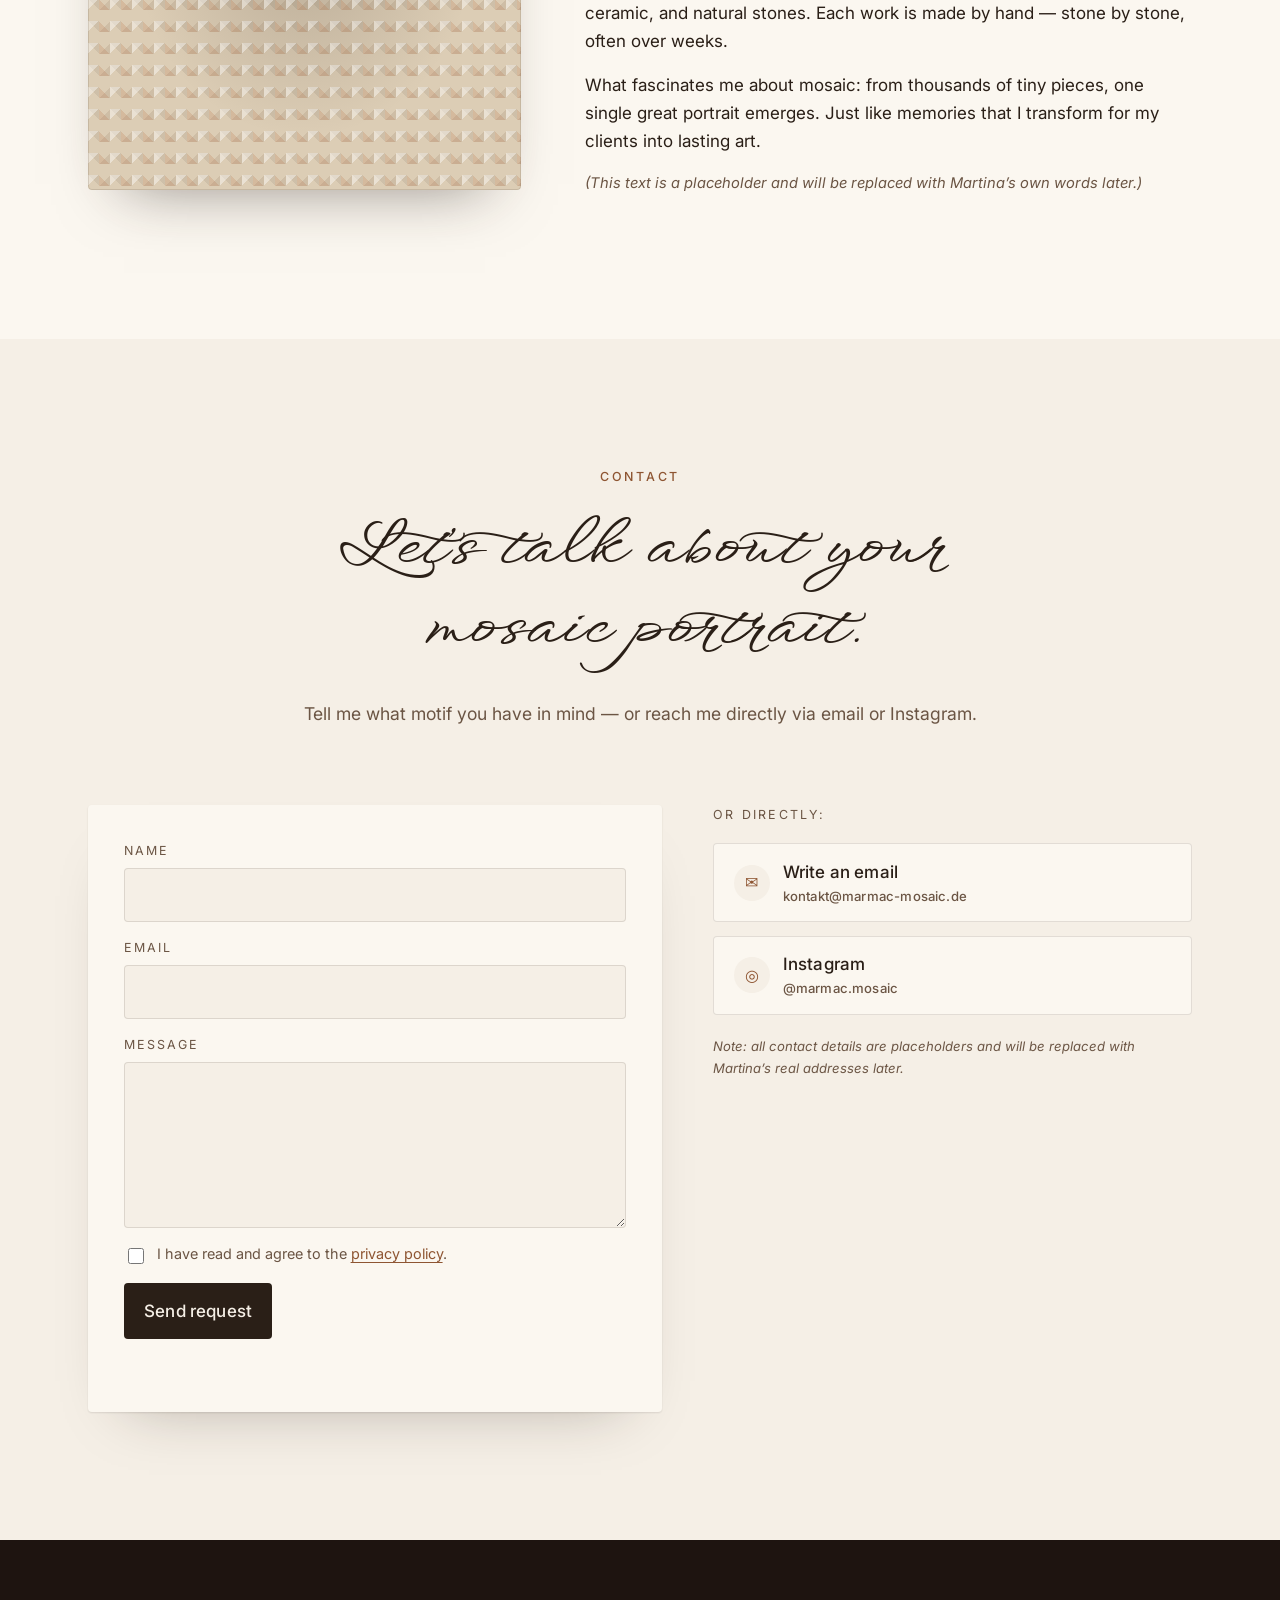
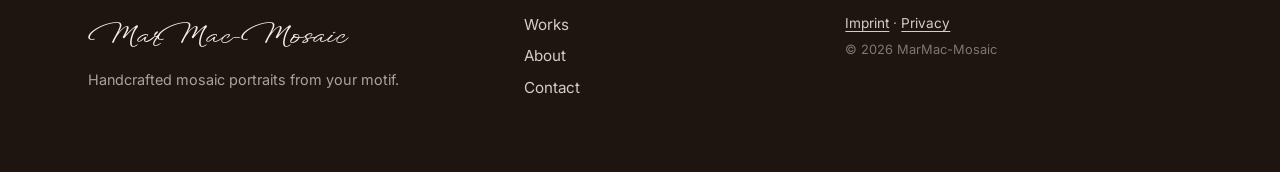
==== commit ea4bd1dd: "v3: DE/EN-Switcher, Hero ohne Bild, Slideshow-Auto, Audrey, WhatsApp raus Sprache: - DE/EN-Switcher " ====
--- a/site/index.html
+++ b/site/index.html
@@ -3,8 +3,8 @@
 <head>
   <meta charset="utf-8" />
   <meta name="viewport" content="width=device-width, initial-scale=1, viewport-fit=cover" />
-  <title>MarMac-Mosaic — Personalisierte Mosaik-Porträts von Martina</title>
-  <meta name="description" content="MarMac-Mosaic: handgefertigte, personalisierte Mosaik-Porträts aus deinem Lieblingsmotiv. Vom Foto zum echten Kunstwerk." />
+  <title data-i18n="meta.title">MarMac-Mosaic — Personalisierte Mosaik-Porträts von Martina</title>
+  <meta name="description" data-i18n-content="meta.description" content="MarMac-Mosaic: handgefertigte, personalisierte Mosaik-Porträts aus deinem Lieblingsmotiv. Vom Foto zum echten Kunstwerk." />
   <meta name="theme-color" content="#F5EFE6" />
 
   <!-- Open Graph -->
@@ -13,31 +13,24 @@
   <meta property="og:description" content="Vom Foto zum handgesetzten Mosaik. Porträts von Martina." />
   <meta property="og:locale" content="de_DE" />
 
-  <!-- Fonts:
-       - WindSong: Display (Hero-Subline, Section-Headlines, Top-Logo)
-       - Cormorant Garamond: Fallback / Sub-Headings
-       - Inter: Body
-       - Italianno + Source Sans 3 + Courier Prime:
-         drei Menü-Schriftvarianten (Martinas Wunsch zum Vergleichen),
-         live umschaltbar via ?fonts=picker -->
+  <!-- Fonts -->
   <link rel="preconnect" href="https://fonts.googleapis.com" />
   <link rel="preconnect" href="https://fonts.gstatic.com" crossorigin />
   <link
     rel="stylesheet"
-    href="https://fonts.googleapis.com/css2?family=WindSong:wght@400;500&family=Cormorant+Garamond:wght@400;500;600&family=Inter:wght@400;500;600&family=Italianno&family=Source+Sans+3:wght@300;400;500&family=Courier+Prime:wght@400;700&display=swap"
+    href="https://fonts.googleapis.com/css2?family=WindSong:wght@400;500&family=Cormorant+Garamond:ital,wght@0,400;0,500;0,600;1,400;1,500&family=Inter:wght@400;500;600&family=Italianno&family=Source+Sans+3:wght@300;400;500&family=Courier+Prime:wght@400;700&display=swap"
   />
 
   <link rel="stylesheet" href="assets/css/styles.css" />
-  <!-- Reihenfolge: Daten + i18n vor main.js (main.js liest WORKS/I18N). -->
   <script defer src="assets/js/works.js"></script>
   <script defer src="assets/js/i18n.js"></script>
   <script defer src="assets/js/main.js"></script>
 </head>
 <body>
   <!-- ============================================================
-       1. TOP-NAV — sticky, von Anfang an sichtbar.
-       Logo in WindSong (kursiv-handschriftlich, wie die Headlines).
-       Enthält dieselben Menü-Komponente wie die Hero-Nav.
+       1. TOP-NAV — beim ersten Aufruf versteckt, erscheint smooth,
+       sobald der Hero verlassen wird (IntersectionObserver in main.js).
+       Logo in WindSong; Lang-Switcher rechts als hervorgehobene Pille.
        ============================================================ -->
   <header class="nav" id="nav" aria-label="Hauptnavigation">
     <div class="nav__inner">
@@ -50,36 +43,44 @@
             data-submenu-toggle
             aria-haspopup="true"
             aria-expanded="false"
+            data-i18n="nav.works"
           >Arbeiten</a>
           <ul class="submenu" role="menu">
-            <li role="none"><a role="menuitem" href="#arbeiten" data-category="ikonen">Ikonen</a></li>
-            <li role="none"><a role="menuitem" href="#arbeiten" data-category="portraits">Persönliche Porträts</a></li>
-            <li role="none"><a role="menuitem" href="#arbeiten" data-category="haustiere">Haustiere</a></li>
-            <li role="none"><a role="menuitem" href="#arbeiten" data-category="verschiedenes">Verschiedenes</a></li>
+            <li role="none"><a role="menuitem" href="#arbeiten" data-category="ikonen"        data-i18n="submenu.icons">Ikonen</a></li>
+            <li role="none"><a role="menuitem" href="#arbeiten" data-category="portraits"     data-i18n="submenu.portraits">Persönliche Porträts</a></li>
+            <li role="none"><a role="menuitem" href="#arbeiten" data-category="haustiere"     data-i18n="submenu.pets">Haustiere</a></li>
+            <li role="none"><a role="menuitem" href="#arbeiten" data-category="verschiedenes" data-i18n="submenu.misc">Verschiedenes</a></li>
           </ul>
         </div>
-        <a class="menu__link" href="#ueber-mich">Über mich</a>
-        <a class="menu__link" href="#kontakt">Kontakt</a>
+        <a class="menu__link" href="#ueber-mich" data-i18n="nav.about">Über mich</a>
+        <a class="menu__link" href="#kontakt"    data-i18n="nav.contact">Kontakt</a>
       </nav>
     </div>
   </header>
 
+  <!-- Lang-Switcher: schwebt IMMER oben rechts, unabhängig vom Nav-State.
+       So ist der DE/EN-Toggle auch direkt im Hero-Bereich sichtbar. -->
+  <button
+    type="button"
+    class="lang-switch lang-switch--floating"
+    data-lang-switch
+    data-i18n="nav.lang.toggle"
+    data-i18n-aria="nav.lang.aria"
+    aria-label="Switch language to English"
+  >EN</button>
+
   <main id="top">
     <!-- ============================================================
-         2. HERO — statischer Mosaik-Schriftzug + zentrales Menü.
-         Kein Video mehr (v1 via Tag v1-with-video wiederherstellbar).
+         2. HERO — reiner Schriftzug "MarMac-Mosaic" in WindSong
+         + Subline in Cormorant-Garamond-Italic (eleganter Kontrast
+         zur Skript-Schrift). Heller Cremegrund.
+         Zentrales Menü unter der Subline; Submenu öffnet nach OBEN
+         damit es nicht vom Hero-Boden abgeschnitten wird.
          ============================================================ -->
     <section class="hero" id="hero" aria-label="MarMac-Mosaic">
-      <img
-        class="hero__image"
-        src="assets/images/hero-marmac-mosaic.png"
-        alt="MarMac-Mosaic — Schriftzug aus farbigen Mosaiksteinen auf Holz"
-        fetchpriority="high"
-      />
-      <p class="hero__subline">Personalisierte Mosaik-Porträts</p>
-
-      <!-- Zentrale Einstiegs-Navigation: erscheint sichtbar unter
-           dem Schriftzug, identisch zur Top-Nav. -->
+      <h1 class="hero__title">MarMac-Mosaic</h1>
+      <p class="hero__subline" data-i18n="hero.subline">Personalisierte Mosaik-Porträts</p>
+
       <nav class="menu menu--hero" aria-label="Einstiegsnavigation">
         <div class="menu__item menu__item--has-submenu">
           <a
@@ -88,209 +89,144 @@
             data-submenu-toggle
             aria-haspopup="true"
             aria-expanded="false"
+            data-i18n="nav.works"
           >Arbeiten</a>
-          <ul class="submenu" role="menu">
-            <li role="none"><a role="menuitem" href="#arbeiten" data-category="ikonen">Ikonen</a></li>
-            <li role="none"><a role="menuitem" href="#arbeiten" data-category="portraits">Persönliche Porträts</a></li>
-            <li role="none"><a role="menuitem" href="#arbeiten" data-category="haustiere">Haustiere</a></li>
-            <li role="none"><a role="menuitem" href="#arbeiten" data-category="verschiedenes">Verschiedenes</a></li>
+          <ul class="submenu submenu--up" role="menu">
+            <li role="none"><a role="menuitem" href="#arbeiten" data-category="ikonen"        data-i18n="submenu.icons">Ikonen</a></li>
+            <li role="none"><a role="menuitem" href="#arbeiten" data-category="portraits"     data-i18n="submenu.portraits">Persönliche Porträts</a></li>
+            <li role="none"><a role="menuitem" href="#arbeiten" data-category="haustiere"     data-i18n="submenu.pets">Haustiere</a></li>
+            <li role="none"><a role="menuitem" href="#arbeiten" data-category="verschiedenes" data-i18n="submenu.misc">Verschiedenes</a></li>
           </ul>
         </div>
-        <a class="menu__link" href="#ueber-mich">Über mich</a>
-        <a class="menu__link" href="#kontakt">Kontakt</a>
+        <a class="menu__link" href="#ueber-mich" data-i18n="nav.about">Über mich</a>
+        <a class="menu__link" href="#kontakt"    data-i18n="nav.contact">Kontakt</a>
       </nav>
     </section>
 
     <!-- ============================================================
-         3. INTRO — "Vom Foto zum Mosaik" (Erklärtext, Platzhalter).
-         Martina liefert finalen Text nach. Wort "Porträt" soll
-         laut Briefing 6 prominent vorkommen.
+         3. INTRO
          ============================================================ -->
     <section class="section section--intro" id="intro">
       <div class="container intro">
         <header class="section__head" data-reveal>
-          <p class="section__eyebrow">Vom Foto zum Mosaik</p>
-          <h2 class="section__title">Dein Porträt — Stein für Stein.</h2>
+          <p class="section__eyebrow" data-i18n="intro.eyebrow">Vom Foto zum Mosaik</p>
+          <h2 class="section__title"  data-i18n="intro.title">Dein Porträt — Stein für Stein.</h2>
         </header>
         <div class="intro__body" data-reveal>
-          <p>
-            Aus einem persönlichen Foto entsteht ein handgesetztes Mosaik-Porträt
-            — sei es eine geliebte Person, ein Haustier oder eine Ikone, die dich
-            begleitet. Jedes Werk ist ein Unikat, gefertigt aus tausenden kleinen
-            Glas-, Keramik- und Natursteinen.
-          </p>
-          <p>
-            <em>(Dieser Text ist ein Platzhalter und wird später durch Martinas
-            eigene Worte ersetzt.)</em>
-          </p>
-        </div>
-      </div>
-    </section>
-
-    <!-- ============================================================
-         4. BISHERIGE ARBEITEN — Tabs (Subkategorien) + Karussell.
-         Das Karussell rendert sich aus window.WORKS pro Kategorie.
-         Layout pro Slide: überlappendes Polaroid-Paar (Vorlage +
-         Mosaik), wie bisher die Mobile-Lösung — jetzt überall.
+          <p data-i18n="intro.body1">Aus einem persönlichen Foto entsteht ein handgesetztes Mosaik-Porträt — sei es eine geliebte Person, ein Haustier oder eine Ikone, die dich begleitet. Jedes Werk ist ein Unikat, gefertigt aus tausenden kleinen Glas-, Keramik- und Natursteinen.</p>
+          <p><em data-i18n="intro.body2">(Dieser Text ist ein Platzhalter und wird später durch Martinas eigene Worte ersetzt.)</em></p>
+        </div>
+      </div>
+    </section>
+
+    <!-- ============================================================
+         4. BISHERIGE ARBEITEN — Tabs + Karussell
          ============================================================ -->
     <section class="section section--works" id="arbeiten">
       <div class="container">
         <header class="section__head" data-reveal>
-          <p class="section__eyebrow">Bisherige Arbeiten</p>
-          <h2 class="section__title">Eine Auswahl</h2>
+          <p class="section__eyebrow" data-i18n="works.eyebrow">Bisherige Arbeiten</p>
+          <h2 class="section__title"  data-i18n="works.title">Eine Auswahl</h2>
         </header>
 
-        <!-- Subkategorien-Tabs. Initial "Ikonen" aktiv. -->
         <nav class="tabs" role="tablist" aria-label="Werk-Kategorien" data-tabs>
-          <button class="tab is-active" role="tab" aria-selected="true"  data-category="ikonen">Ikonen</button>
-          <button class="tab"            role="tab" aria-selected="false" data-category="portraits">Persönliche Porträts</button>
-          <button class="tab"            role="tab" aria-selected="false" data-category="haustiere">Haustiere</button>
-          <button class="tab"            role="tab" aria-selected="false" data-category="verschiedenes">Verschiedenes</button>
+          <button class="tab is-active" role="tab" aria-selected="true"  data-category="ikonen"        data-i18n="submenu.icons">Ikonen</button>
+          <button class="tab"            role="tab" aria-selected="false" data-category="portraits"     data-i18n="submenu.portraits">Persönliche Porträts</button>
+          <button class="tab"            role="tab" aria-selected="false" data-category="haustiere"     data-i18n="submenu.pets">Haustiere</button>
+          <button class="tab"            role="tab" aria-selected="false" data-category="verschiedenes" data-i18n="submenu.misc">Verschiedenes</button>
         </nav>
 
-        <!-- Karussell. JS füllt .carousel__track aus window.WORKS. -->
         <div class="carousel" data-carousel>
           <button class="carousel__btn carousel__btn--prev" aria-label="Vorheriges Werk" data-carousel-prev>‹</button>
           <div class="carousel__viewport" data-carousel-viewport>
-            <div class="carousel__track" data-carousel-track>
-              <!-- Slides werden zur Laufzeit gerendert -->
-            </div>
+            <div class="carousel__track" data-carousel-track></div>
           </div>
           <button class="carousel__btn carousel__btn--next" aria-label="Nächstes Werk" data-carousel-next>›</button>
-
-          <!-- Slide-Indikatoren (Punkte unter dem Karussell). -->
           <div class="carousel__dots" data-carousel-dots aria-hidden="true"></div>
         </div>
 
-        <!-- Wird sichtbar, wenn aktive Kategorie leer ist. -->
         <p class="carousel__empty" data-carousel-empty hidden>
-          <span class="carousel__empty-text">Bald hier zu sehen.</span>
+          <span class="carousel__empty-text" data-i18n="works.empty">Bald hier zu sehen.</span>
         </p>
 
-        <!-- Hinweis-Subtext: Beispielwerke nicht zum Verkauf (Briefing 3.5). -->
-        <p class="works__note" data-reveal>
-          Die hier gezeigten Werke der Kategorie <em>Ikonen</em> dienen als Inspiration
-          — sie sind nicht zum Verkauf. Gerne fertige ich dir dein eigenes
-          Mosaik-Porträt: <a href="#kontakt">Kontaktiere mich</a>.
+        <p class="works__note" data-reveal data-i18n-html="works.note.html">
+          Die hier gezeigten Werke der Kategorie <em>Ikonen</em> dienen als Inspiration — sie sind nicht zum Verkauf. Gerne fertige ich dir dein eigenes Mosaik-Porträt: <a href="#kontakt">Kontaktiere mich</a>.
         </p>
       </div>
     </section>
 
     <!-- ============================================================
-         5. ÜBER MICH — Portrait-Platzhalter + Text-Platzhalter.
-         Inhalt + Foto liefert Martina nach.
+         5. ÜBER MICH
          ============================================================ -->
     <section class="section section--about" id="ueber-mich">
       <div class="container about">
         <div class="about__portrait" data-reveal aria-hidden="true">
           <div class="tile-grid tile-grid--portrait"></div>
         </div>
-
         <div class="about__text" data-reveal>
-          <p class="section__eyebrow">Über mich</p>
-          <h2 class="section__title">Hinter jedem Stein steckt Geduld.</h2>
-          <p>
-            Mein Name ist Martina. Seit Jahren setze ich Mosaike aus Glas-,
-            Keramik- und Natursteinen. Jedes Werk entsteht in Handarbeit —
-            Stein für Stein, oft über Wochen hinweg.
-          </p>
-          <p>
-            Was mich am Mosaik fasziniert: aus tausenden winzigen Teilen
-            entsteht ein einziges großes Porträt. Genau wie Erinnerungen,
-            die ich für meine Kundinnen und Kunden in dauerhafte Kunst
-            verwandle.
-          </p>
-          <p>
-            <em>(Dieser Text ist ein Platzhalter und wird später durch
-            Martinas eigene Worte ersetzt.)</em>
-          </p>
-        </div>
-      </div>
-    </section>
-
-    <!-- ============================================================
-         6. KONTAKT — Formular (mit DSGVO-Häkchen) + Direkt-Links.
-         Headline mit "Mosaik-Porträt" (Briefing 4).
-         Instagram-Slot vorbereitet.
+          <p class="section__eyebrow" data-i18n="about.eyebrow">Über mich</p>
+          <h2 class="section__title"  data-i18n="about.title">Hinter jedem Stein steckt Geduld.</h2>
+          <p data-i18n="about.body1">Mein Name ist Martina. Seit Jahren setze ich Mosaike aus Glas-, Keramik- und Natursteinen. Jedes Werk entsteht in Handarbeit — Stein für Stein, oft über Wochen hinweg.</p>
+          <p data-i18n="about.body2">Was mich am Mosaik fasziniert: aus tausenden winzigen Teilen entsteht ein einziges großes Porträt. Genau wie Erinnerungen, die ich für meine Kundinnen und Kunden in dauerhafte Kunst verwandle.</p>
+          <p><em data-i18n="about.body3">(Dieser Text ist ein Platzhalter und wird später durch Martinas eigene Worte ersetzt.)</em></p>
+        </div>
+      </div>
+    </section>
+
+    <!-- ============================================================
+         6. KONTAKT — Formular + E-Mail + Instagram (WhatsApp raus)
          ============================================================ -->
     <section class="section section--contact" id="kontakt">
       <div class="container">
         <header class="section__head" data-reveal>
-          <p class="section__eyebrow">Kontakt</p>
-          <h2 class="section__title">Lass uns dein Mosaik-Porträt besprechen.</h2>
-          <p class="section__lede">
-            Schreib mir, welches Motiv dir vorschwebt — oder nutze direkt
-            E-Mail oder WhatsApp.
-          </p>
+          <p class="section__eyebrow" data-i18n="contact.eyebrow">Kontakt</p>
+          <h2 class="section__title"  data-i18n="contact.title">Lass uns dein Mosaik-Porträt besprechen.</h2>
+          <p class="section__lede"    data-i18n="contact.lede">Schreib mir, welches Motiv dir vorschwebt — oder nutze direkt E-Mail oder Instagram.</p>
         </header>
 
         <div class="contact">
-          <!-- Formular: aktuell ohne Backend. JS fängt Submit ab und
-               prüft die DSGVO-Checkbox. -->
           <form class="contact__form" id="contact-form" data-reveal novalidate>
             <label class="field">
-              <span class="field__label">Name</span>
+              <span class="field__label" data-i18n="field.name">Name</span>
               <input type="text" name="name" autocomplete="name" required />
             </label>
-
             <label class="field">
-              <span class="field__label">E-Mail</span>
+              <span class="field__label" data-i18n="field.email">E-Mail</span>
               <input type="email" name="email" autocomplete="email" required />
             </label>
-
             <label class="field">
-              <span class="field__label">Nachricht</span>
+              <span class="field__label" data-i18n="field.message">Nachricht</span>
               <textarea name="message" rows="5" required></textarea>
             </label>
-
-            <!-- DSGVO-Häkchen mit Link zur Datenschutzerklärung (Briefing 10). -->
             <label class="field field--checkbox">
               <input type="checkbox" name="dsgvo" required />
-              <span>
-                Ich habe die <a href="datenschutz.html">Datenschutzerklärung</a>
-                gelesen und stimme zu.
-              </span>
-            </label>
-
-            <button type="submit" class="btn btn--primary">Anfrage senden</button>
-
+              <span data-i18n-html="field.dsgvo.html">Ich habe die <a href="datenschutz.html">Datenschutzerklärung</a> gelesen und stimme zu.</span>
+            </label>
+            <button type="submit" class="btn btn--primary" data-i18n="contact.send">Anfrage senden</button>
             <p class="contact__form-note" id="contact-form-note" role="status" aria-live="polite"></p>
           </form>
 
-          <!-- Direkte Kontaktwege. Adressen sind Platzhalter. -->
           <aside class="contact__direct" data-reveal aria-label="Direkte Kontaktwege">
-            <p class="contact__direct-intro">Oder direkt:</p>
+            <p class="contact__direct-intro" data-i18n="contact.direct.intro">Oder direkt:</p>
 
             <a class="btn btn--ghost" href="mailto:kontakt@marmac-mosaic.de">
               <span class="btn__icon" aria-hidden="true">✉</span>
               <span>
-                <span class="btn__label">E-Mail schreiben</span>
+                <span class="btn__label" data-i18n="contact.email.label">E-Mail schreiben</span>
                 <span class="btn__sub">kontakt@marmac-mosaic.de</span>
               </span>
             </a>
 
-            <a class="btn btn--ghost" href="https://wa.me/00000000000" target="_blank" rel="noopener">
-              <span class="btn__icon" aria-hidden="true">✆</span>
+            <!-- Instagram-Platzhalter — Link wird später von Martina gesetzt. -->
+            <a class="btn btn--ghost" href="https://instagram.com/marmac.mosaic" target="_blank" rel="noopener">
+              <span class="btn__icon" aria-hidden="true">◎</span>
               <span>
-                <span class="btn__label">WhatsApp</span>
-                <span class="btn__sub">Direktnachricht senden</span>
+                <span class="btn__label" data-i18n="contact.instagram.label">Instagram</span>
+                <span class="btn__sub" data-i18n="contact.instagram.sub">@marmac.mosaic</span>
               </span>
             </a>
 
-            <!-- Instagram-Slot — Container ist da, Link folgt von Martina (Briefing 4).
-                 Wenn href gesetzt wird, einfach den hidden-Attribut entfernen. -->
-            <a class="btn btn--ghost" href="#" hidden data-instagram-slot target="_blank" rel="noopener">
-              <span class="btn__icon" aria-hidden="true">◎</span>
-              <span>
-                <span class="btn__label">Instagram</span>
-                <span class="btn__sub">@marmac.mosaic</span>
-              </span>
-            </a>
-
-            <p class="contact__hint">
-              Hinweis: Alle Kontaktdaten sind Platzhalter und werden später
-              durch Martinas echte Adressen ersetzt.
-            </p>
+            <p class="contact__hint" data-i18n="contact.hint">Hinweis: Alle Kontaktdaten sind Platzhalter und werden später durch Martinas echte Adressen ersetzt.</p>
           </aside>
         </div>
       </div>
@@ -298,67 +234,54 @@
   </main>
 
   <!-- ============================================================
-       7. FOOTER — mit Links auf Impressum + Datenschutz.
+       7. FOOTER
        ============================================================ -->
   <footer class="footer">
     <div class="container footer__inner">
       <div class="footer__brand">
         <p class="footer__name">MarMac-Mosaic</p>
-        <p class="footer__claim">Handgefertigte Mosaik-Porträts aus deinem Motiv.</p>
-      </div>
-
+        <p class="footer__claim" data-i18n="footer.claim">Handgefertigte Mosaik-Porträts aus deinem Motiv.</p>
+      </div>
       <nav class="footer__nav" aria-label="Footer-Navigation">
-        <a href="#arbeiten">Arbeiten</a>
-        <a href="#ueber-mich">Über mich</a>
-        <a href="#kontakt">Kontakt</a>
+        <a href="#arbeiten"   data-i18n="nav.works">Arbeiten</a>
+        <a href="#ueber-mich" data-i18n="nav.about">Über mich</a>
+        <a href="#kontakt"    data-i18n="nav.contact">Kontakt</a>
       </nav>
-
       <div class="footer__legal">
-        <p><a href="impressum.html">Impressum</a> · <a href="datenschutz.html">Datenschutz</a></p>
+        <p>
+          <a href="impressum.html"   data-i18n="footer.imprint">Impressum</a>
+          ·
+          <a href="datenschutz.html" data-i18n="footer.privacy">Datenschutz</a>
+        </p>
         <p class="footer__copy">© 2026 MarMac-Mosaic</p>
       </div>
     </div>
   </footer>
 
   <!-- ============================================================
-       DETAIL-OVERLAY — öffnet bei Klick auf ein Werk im Karussell.
-       Enthält oben einen Container für die spätere "Explosions-
-       Animation" (extern als MP4/WebM produziert; siehe Briefing 8
-       und Doku in main.js).
-       Fallback solange kein Asset: zeigt Original + Mosaik
-       nebeneinander.
+       DETAIL-OVERLAY
        ============================================================ -->
   <div class="detail" id="detail" hidden role="dialog" aria-modal="true" aria-labelledby="detail-title">
     <button class="detail__close" type="button" aria-label="Schließen">×</button>
     <div class="detail__inner">
       <h3 id="detail-title" class="detail__title"></h3>
-
-      <!-- Animations-Slot: JS hängt hier <video> ein, wenn das Werk
-           einen animation-Pfad hat. Andernfalls bleibt der Slot leer
-           und das Side-by-Side darunter wird sichtbar. -->
       <div class="detail__animation" data-detail-animation></div>
-
       <div class="detail__pair" data-detail-pair>
         <figure class="detail__side">
           <img data-detail-original alt="" />
-          <figcaption>Originalfoto</figcaption>
+          <figcaption data-i18n="detail.original">Originalfoto</figcaption>
         </figure>
         <figure class="detail__side">
           <img data-detail-mosaic alt="" />
-          <figcaption>Mosaik</figcaption>
+          <figcaption data-i18n="detail.mosaic">Mosaik</figcaption>
         </figure>
       </div>
-
       <p class="detail__desc" data-detail-desc></p>
     </div>
   </div>
 
   <!-- ============================================================
-       FONT-PICKER — schwebendes Widget unten rechts, nur sichtbar
-       bei URL ?fonts=picker. Wechselt die Menü-Schrift live zwischen
-       Italianno (Gabriola-like), Source Sans 3 (Candara-like) und
-       Courier Prime. Wahl persistiert in localStorage.
-       Normaler Besucher sieht das Widget nie.
+       FONT-PICKER (nur sichtbar bei ?fonts=picker — bleibt erhalten)
        ============================================================ -->
   <aside class="font-picker" id="font-picker" hidden aria-label="Menü-Schrift wählen">
     <p class="font-picker__title">Menü-Schrift</p>
--- a/site/assets/css/styles.css
+++ b/site/assets/css/styles.css
@@ -109,6 +109,8 @@
 
 /* --------------------------------------------------------------------------
    4. Top-Nav + Menü-Komponente + Submenu
+   Top-Nav startet versteckt; JS togglet .is-revealed sobald der Hero
+   verlassen wird (smooth slide-in von oben).
    -------------------------------------------------------------------------- */
 .nav {
   position: fixed;
@@ -119,17 +121,83 @@
   border-bottom: 1px solid var(--color-line);
   backdrop-filter: blur(14px);
   -webkit-backdrop-filter: blur(14px);
+  transform: translateY(-100%);
+  opacity: 0;
+  transition: transform 0.45s var(--ease), opacity 0.45s var(--ease);
+}
+.nav.is-revealed,
+.nav--always {
+  transform: translateY(0);
+  opacity: 1;
 }
 
 .nav__inner {
   width: 100%;
   max-width: var(--maxw);
   margin-inline: auto;
-  padding-inline: clamp(1.25rem, 5vw, 3rem);
+  /* Rechts Extra-Platz, damit der schwebende Lang-Switcher
+     (position: fixed top-right) den letzten Nav-Link nicht überlappt. */
+  padding: 0 calc(clamp(1.25rem, 5vw, 3rem) + 3.5rem) 0 clamp(1.25rem, 5vw, 3rem);
   display: flex;
   align-items: center;
   justify-content: space-between;
   gap: 1.5rem;
+}
+
+/* Rechte Top-Nav-Spalte: Menü + Lang-Switcher nebeneinander. */
+.nav__right {
+  display: flex;
+  align-items: center;
+  gap: clamp(0.75rem, 2vw, 1.25rem);
+}
+
+/* Lang-Switcher — bewusst hervorgehoben, leicht sichtbar als
+   "Pille" mit Border + dezenter Tönung. */
+.lang-switch {
+  display: inline-flex;
+  align-items: center;
+  justify-content: center;
+  min-width: 2.5rem;
+  padding: 0.4rem 0.85rem;
+  font-family: var(--font-body);
+  font-size: 0.78rem;
+  font-weight: 600;
+  letter-spacing: 0.12em;
+  color: var(--color-accent-dk);
+  background: rgba(184, 117, 74, 0.18);
+  border: 1px solid var(--color-accent);
+  border-radius: 999px;
+  cursor: pointer;
+  transition: background-color 0.2s var(--ease),
+              color 0.2s var(--ease),
+              transform 0.2s var(--ease),
+              box-shadow 0.2s var(--ease);
+  box-shadow: 0 2px 8px -4px rgba(184, 117, 74, 0.4);
+}
+.lang-switch:hover {
+  background: var(--color-accent);
+  color: var(--color-bg);
+  transform: translateY(-1px);
+  box-shadow: 0 6px 14px -6px rgba(184, 117, 74, 0.55);
+}
+.lang-switch:focus-visible {
+  outline: 2px solid var(--color-accent);
+  outline-offset: 3px;
+}
+
+/* Schwebende Variante — immer sichtbar, oben rechts, unabhängig vom
+   Nav-State. Damit der Sprachschalter auch im Hero erreichbar ist. */
+.lang-switch--floating {
+  position: fixed;
+  top: clamp(0.85rem, 2vh, 1.25rem);
+  right: clamp(0.85rem, 2.5vw, 1.5rem);
+  z-index: 70;
+  background: rgba(251, 247, 240, 0.92);
+  backdrop-filter: blur(8px);
+  -webkit-backdrop-filter: blur(8px);
+}
+.lang-switch--floating:hover {
+  background: var(--color-accent);
 }
 
 /* Brand-Logo in WindSong (kursive Display-Schrift) — Briefing 1.3. */
@@ -181,7 +249,8 @@
 .menu__link:hover::after,
 .menu__link:focus::after { transform: scaleX(1); }
 
-/* Submenu — Dropdown unter "Arbeiten". */
+/* Submenu — Dropdown. Default: nach unten. Variante .submenu--up
+   öffnet nach oben (im Hero-Bereich, damit es nicht abgeschnitten wird). */
 .submenu {
   position: absolute;
   top: 100%;
@@ -202,6 +271,13 @@
               visibility 0.2s var(--ease);
   z-index: 60;
 }
+
+/* Nach oben aufklappende Variante (für Hero-Submenu). */
+.submenu--up {
+  top: auto;
+  bottom: 100%;
+  transform: translate(-50%, -8px);
+}
 .submenu li { margin: 0; }
 .submenu a {
   display: block;
@@ -222,6 +298,12 @@
     visibility: visible;
     transform: translate(-50%, 0);
   }
+  /* Up-Variante: schluckt das transform translateY beim Öffnen
+     ebenfalls aus (sonst Sprung). */
+  .menu__item--has-submenu:hover .submenu--up,
+  .menu__item--has-submenu:focus-within .submenu--up {
+    transform: translate(-50%, -4px);
+  }
 }
 
 /* Mobile + Touch: JS togglet [aria-expanded] auf dem Trigger. */
@@ -230,20 +312,40 @@
   visibility: visible;
   transform: translate(-50%, 0);
 }
+.menu__item--has-submenu .menu__link[aria-expanded="true"] + .submenu--up {
+  transform: translate(-50%, -4px);
+}
 
 /* Top-Nav: Menü etwas kompakter, Submenü an die rechte Seite ankern,
    damit es nicht außerhalb des Viewports steht. */
 .menu--top { gap: clamp(0.9rem, 2vw, 1.75rem); }
 
-/* Mobile-Anpassung Top-Nav: enger, Brand kleiner (WindSong-Flourishes
-   nehmen viel Platz), Links kompakter. */
+/* Mobile-Anpassung Top-Nav: deutlich kompakter, damit Brand + 3 Links
+   + EN-Pille gemeinsam in den 375px-Viewport passen. */
 @media (max-width: 540px) {
-  .menu--top { gap: 0.6rem; }
-  .menu--top .menu__link { font-size: 0.82rem; padding: 0.4rem 0.05rem; }
-  .nav__inner { gap: 0.5rem; padding-inline: 0.9rem; }
+  .menu--top { gap: 0.55rem; }
+  .menu--top .menu__link { font-size: 0.72rem; padding: 0.4rem 0.05rem; }
+  /* Padding-Right reserviert Platz für die schwebende EN-Pille. */
+  .nav__inner { gap: 0.3rem; padding: 0 4.5rem 0 0.6rem; }
+  .nav__right { gap: 0.5rem; }
+  /* Brand auf Mobile in der ruhigeren Serife — WindSong wäre zu breit
+     für die enge Top-Nav. Logo-Charakter ist im Hero schon klar gesetzt. */
   .nav__brand {
-    font-size: clamp(0.95rem, 3.6vw, 1.2rem);
-    padding-block: 0.1em;
+    font-family: var(--font-sub);
+    font-weight: 600;
+    font-size: 0.95rem;
+    padding-block: 0.05em;
+    letter-spacing: 0;
+  }
+  .lang-switch {
+    min-width: 2rem;
+    padding: 0.28rem 0.5rem;
+    font-size: 0.7rem;
+    letter-spacing: 0.1em;
+  }
+  .lang-switch--floating {
+    top: 0.65rem;
+    right: 0.65rem;
   }
   .submenu { min-width: 180px; left: auto; right: 0; transform: translate(0, 8px); }
   .menu__item--has-submenu .menu__link[aria-expanded="true"] + .submenu {
@@ -251,100 +353,112 @@
   }
 }
 
+/* Ganz kleine Viewports (z. B. iPhone SE = 320 CSS-px): noch enger. */
+@media (max-width: 380px) {
+  .menu--top { gap: 0.4rem; }
+  .menu--top .menu__link { font-size: 0.68rem; }
+  .nav__inner { padding-right: 4rem; }
+  .nav__brand { font-size: 0.85rem; }
+}
+
 /* Minimale Variante (für Impressum/Datenschutz). */
 .nav--minimal .nav__inner { justify-content: space-between; }
 .nav__back {
   font-size: 0.92rem;
   color: var(--color-ink-soft);
+  white-space: nowrap;
 }
 .nav__back:hover { color: var(--color-accent-dk); }
-
-/* --------------------------------------------------------------------------
-   5. Hero — statisches Schriftzug-Bild + Subline + zentrale Nav
+@media (max-width: 540px) {
+  .nav__back { font-size: 0.78rem; }
+}
+
+/* --------------------------------------------------------------------------
+   5. Hero — reiner Schriftzug "MarMac-Mosaic" (WindSong)
+   + Subline (Cormorant Garamond Italic — eleganter Kontrast zur Skript)
+   + zentrales Menü. Heller Cremegrund mit sanftem Gradient.
    -------------------------------------------------------------------------- */
 .hero {
   position: relative;
   width: 100%;
   min-height: 100svh;
-  background: var(--color-deep);
+  background: linear-gradient(180deg, #FBF7F0 0%, #F5EFE6 60%, #EFE5D5 100%);
   display: flex;
   flex-direction: column;
   align-items: center;
   justify-content: center;
-  padding: clamp(6rem, 16vh, 9rem) clamp(1.25rem, 5vw, 3rem) clamp(3rem, 8vh, 5rem);
+  padding: clamp(5rem, 14vh, 8rem) clamp(1.25rem, 5vw, 3rem) clamp(4rem, 12vh, 7rem);
   text-align: center;
   overflow: hidden;
 }
 
-/* Hero-Bild: behält natürliches Seitenverhältnis. width:auto + max-* sorgen
-   dafür, dass der Schatten exakt am Bildrand sitzt (kein leerer Container-
-   Raum). max-height begrenzt Höhe, damit Subline + Menü above-the-fold
-   bleiben (Desktop). */
-.hero__image {
-  width: auto;
-  max-width: min(1100px, 100%);
-  max-height: 58svh;
-  height: auto;
-  border-radius: var(--radius);
-  box-shadow: 0 30px 80px -32px rgba(0, 0, 0, 0.6),
-              0 6px 16px -8px rgba(0, 0, 0, 0.35);
-}
-
-/* Hero-Subline — adressiert Briefing 6 (Porträt sichtbar machen). */
+/* Schriftzug — die ehemalige "Bild"-Rolle übernimmt jetzt reine Typo.
+   Bewusst kleiner als das alte Bild (das war ~600px hoch); hier wird
+   die Höhe von der Schriftgröße diktiert. */
+.hero__title {
+  margin: 0;
+  font-family: var(--font-display);
+  font-weight: 500;
+  font-size: clamp(3.6rem, 11vw, 8.5rem);
+  line-height: 1.05;
+  color: var(--color-ink);
+  letter-spacing: 0;
+  /* Großzügiges Padding-Block, damit Ober-/Unterlängen der Skript
+     nicht abgeschnitten werden. */
+  padding-block: 0.15em;
+  /* Sanfter Farbverlauf in der Schrift selbst — gibt der Skript
+     etwas Tiefe ohne knallig zu sein. */
+  background: linear-gradient(160deg, var(--color-accent-dk) 0%, var(--color-ink) 60%, var(--color-accent-dk) 100%);
+  -webkit-background-clip: text;
+          background-clip: text;
+  -webkit-text-fill-color: transparent;
+  filter: drop-shadow(0 1px 0 rgba(255,255,255,0.5));
+}
+
+/* Subline — Cormorant Garamond Italic. Eleganter Serif-Kontrapunkt
+   zur kursiven Skript-Headline, modern + zeitlos. */
 .hero__subline {
-  margin: clamp(1.5rem, 4vh, 2.5rem) 0 0;
-  font-family: var(--font-display);
-  font-size: clamp(1.5rem, 3vw, 2.2rem);
-  line-height: 1.2;
-  color: var(--color-bg);
-  letter-spacing: 0;
-  padding-block: 0.15em;
-}
-
-/* Zentrale Einstiegs-Navigation unter dem Schriftzug. */
+  margin: clamp(1rem, 3vh, 1.75rem) 0 0;
+  font-family: var(--font-sub);
+  font-style: italic;
+  font-weight: 400;
+  font-size: clamp(1.15rem, 2.4vw, 1.75rem);
+  line-height: 1.3;
+  color: var(--color-ink-soft);
+  letter-spacing: 0.04em;
+  max-width: 30ch;
+}
+
+/* Zentrale Einstiegs-Nav unter Subline. */
 .menu--hero {
-  margin-top: clamp(1.5rem, 4vh, 2.25rem);
+  margin-top: clamp(2rem, 5vh, 3rem);
   flex-wrap: wrap;
   justify-content: center;
 }
 .menu--hero .menu__link {
   font-size: clamp(1rem, 1.4vw, 1.1rem);
-  color: var(--color-bg);
-}
-.menu--hero .menu__link::after { background: var(--color-bg); }
+  color: var(--color-ink);
+}
+.menu--hero .menu__link::after { background: var(--color-accent); }
+
+/* Submenu im Hero — öffnet nach oben (.submenu--up) und passt
+   farblich zum hellen Hero (kein dunkles Overlay mehr). */
 .menu--hero .submenu {
-  background: rgba(30, 20, 16, 0.95);
-  border-color: rgba(245, 239, 230, 0.18);
-}
-.menu--hero .submenu a { color: var(--color-bg); }
+  background: var(--color-surface);
+  border-color: var(--color-line);
+}
+.menu--hero .submenu a { color: var(--color-ink); }
 .menu--hero .submenu a:hover,
-.menu--hero .submenu a:focus {
-  background: rgba(245, 239, 230, 0.1);
-  color: var(--color-bg);
-}
-
-/* Mobile: Hero-Hintergrund cremig, Bild „gerahmt" — wie aktuelle
-   Mobile-Lösung. Subline + Nav in Inkfarbe. */
+.menu--hero .submenu a:focus { background: var(--color-bg); color: var(--color-accent-dk); }
+
+/* Mobile-Anpassung: Hero darf etwas kompakter sein. */
 @media (max-width: 767px) {
   .hero {
-    background: var(--color-bg);
-    min-height: 0;
-    padding: clamp(5rem, 14svh, 7rem) clamp(1.25rem, 5vw, 3rem) clamp(2.5rem, 6svh, 3.5rem);
+    min-height: 90svh;
+    padding: clamp(5rem, 14svh, 7rem) 1rem clamp(3.5rem, 9svh, 5rem);
   }
-  .hero__image {
-    box-shadow: 0 22px 60px -22px rgba(42, 31, 23, 0.45),
-                0 4px 12px -6px rgba(42, 31, 23, 0.25);
-  }
-  .hero__subline { color: var(--color-ink); }
-  .menu--hero .menu__link { color: var(--color-ink); }
-  .menu--hero .menu__link::after { background: var(--color-accent); }
-  .menu--hero .submenu {
-    background: var(--color-surface);
-    border-color: var(--color-line);
-  }
-  .menu--hero .submenu a { color: var(--color-ink); }
-  .menu--hero .submenu a:hover,
-  .menu--hero .submenu a:focus { background: var(--color-bg); color: var(--color-accent-dk); }
+  .hero__title { font-size: clamp(2.8rem, 14vw, 4.5rem); }
+  .hero__subline { font-size: clamp(1rem, 4.5vw, 1.3rem); }
 }
 
 /* --------------------------------------------------------------------------
@@ -485,29 +599,35 @@
   padding: 0 clamp(0.5rem, 2vw, 1.5rem);
 }
 
+/* Pair-Container: breiter & flacher (5:4 statt 1:1), damit Bilder
+   eher nebeneinander statt diagonal versetzt sitzen.
+   - Bilder etwas schmaler (54 %) → weniger horizontaler Überlapp
+   - Original leicht tiefer als Mosaik (~6 % top-Versatz) → nur dezente
+     Höhen-Staffelung, beide klar sichtbar
+   - Tilts (-2.5° / +2.5°) bleiben für den "Polaroid"-Charakter */
 .slide__pair {
   position: relative;
   width: 100%;
-  max-width: 480px;
-  aspect-ratio: 1 / 1;
+  max-width: 560px;
+  aspect-ratio: 5 / 4;
   margin: 0 auto;
 }
 
 .slide__side {
   position: absolute;
-  width: 64%;
+  width: 54%;
   margin: 0;
 }
 
 .slide__side--original {
-  top: 0;
+  top: 6%;
   left: 0;
   transform: rotate(-2.5deg);
   z-index: 1;
 }
 
 .slide__side--mosaic {
-  bottom: 0;
+  top: 0;
   right: 0;
   transform: rotate(2.5deg);
   z-index: 2;
@@ -624,6 +744,7 @@
   margin: 0;
   text-align: center;
 }
+.carousel__empty[hidden] { display: none; }
 .carousel__empty-text {
   font-family: var(--font-display);
   font-size: clamp(1.5rem, 2.5vw, 2rem);
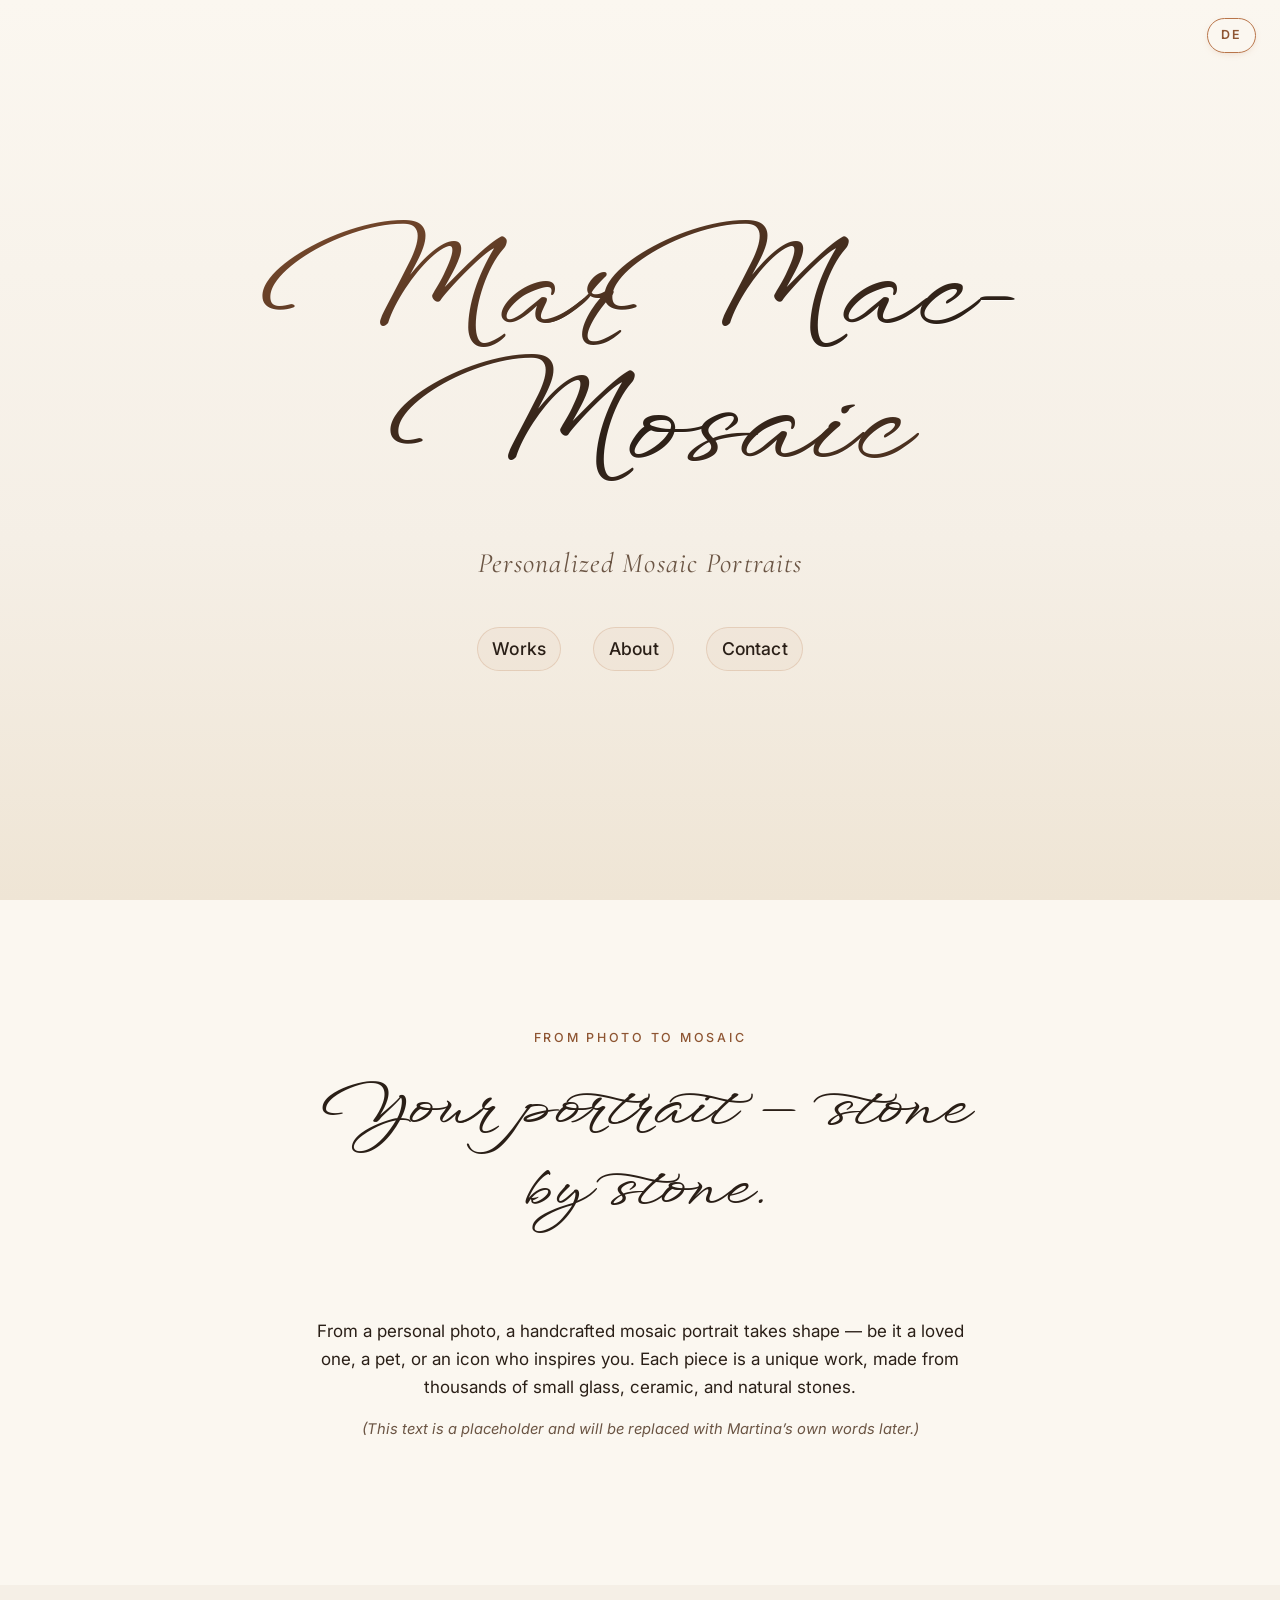
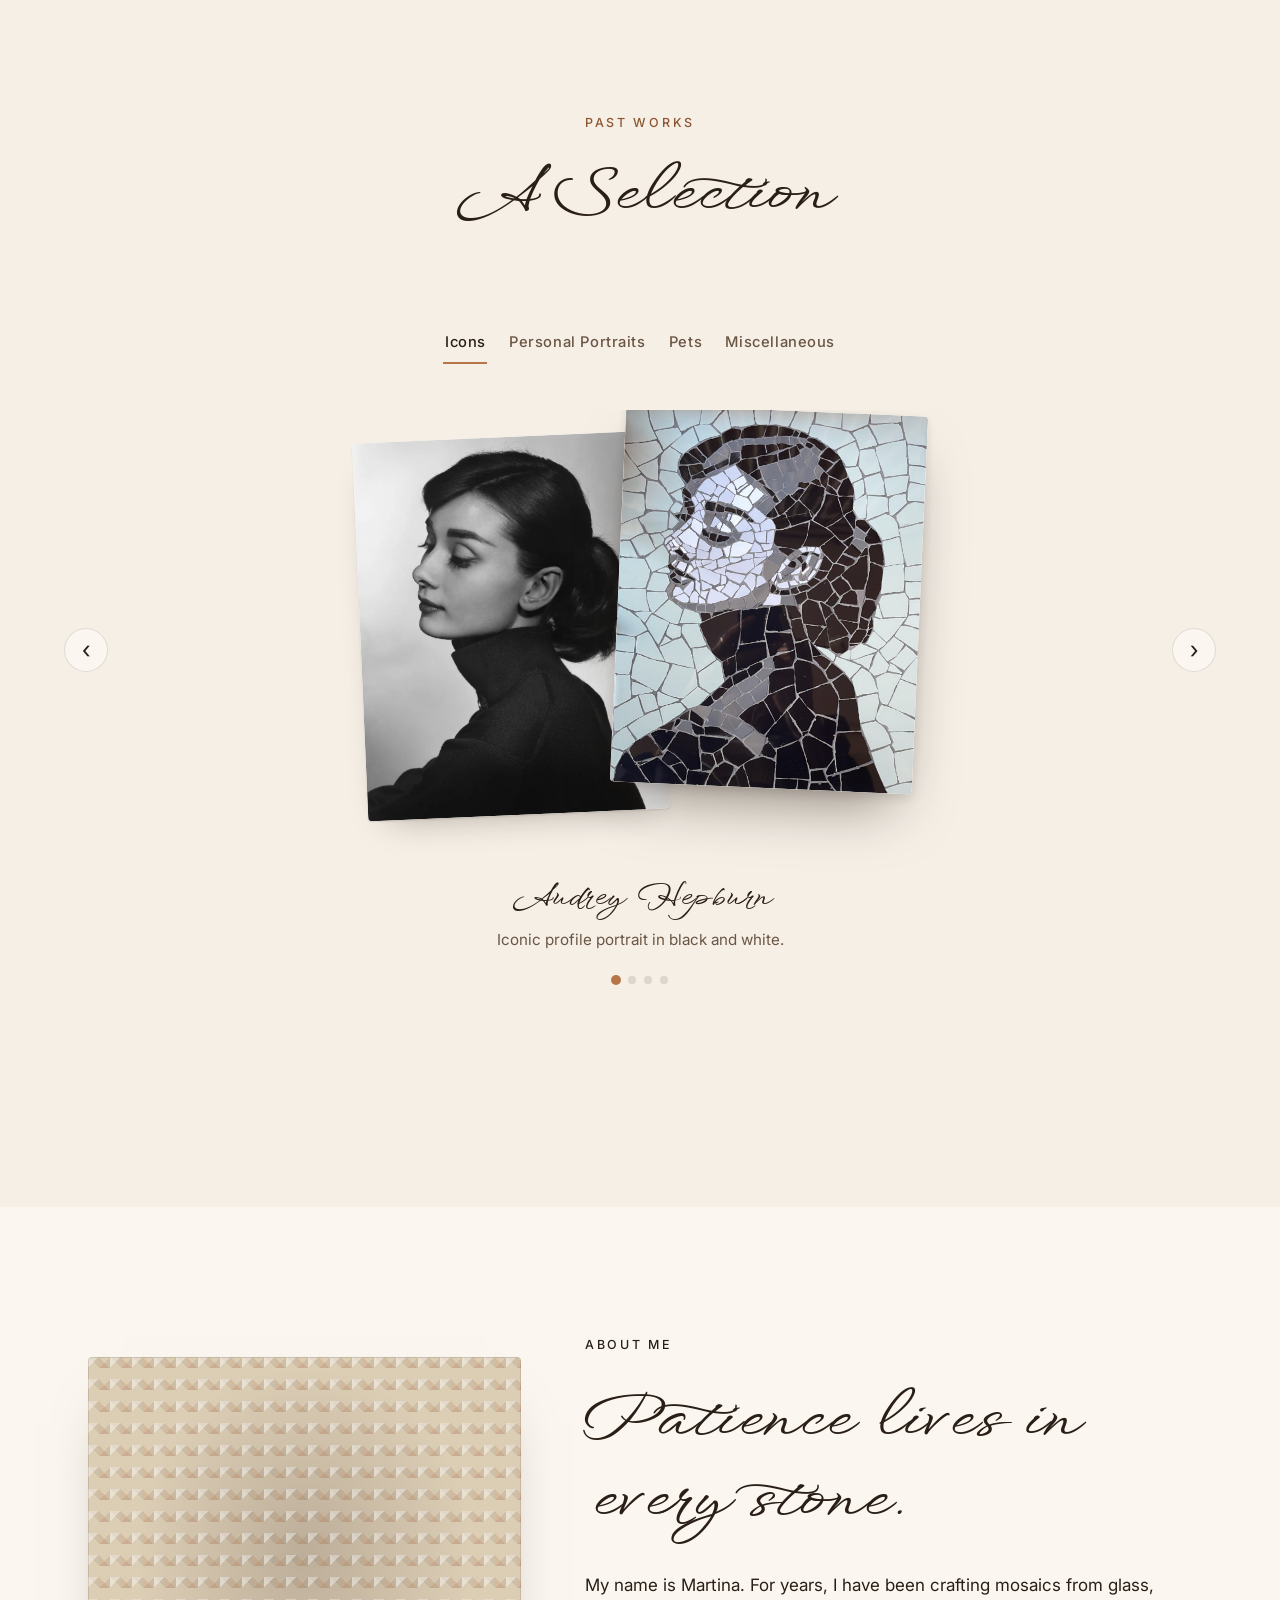
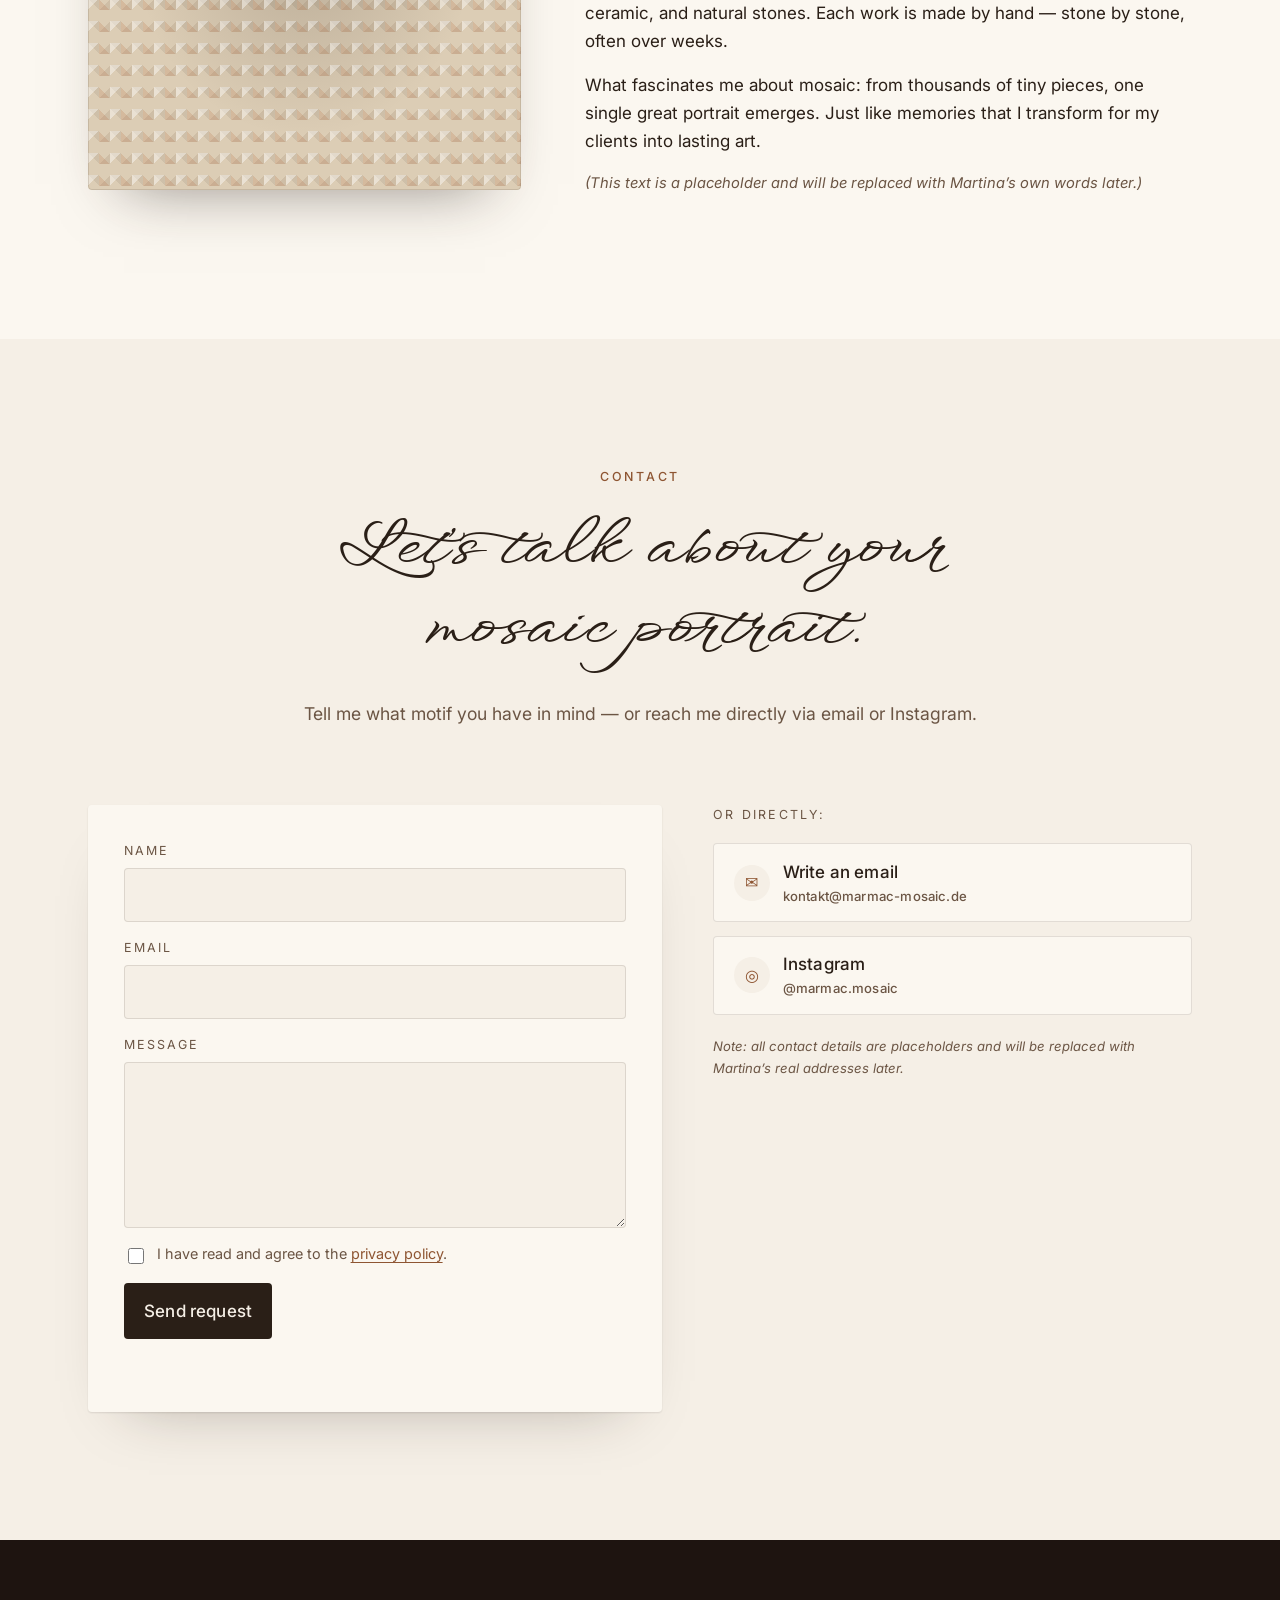
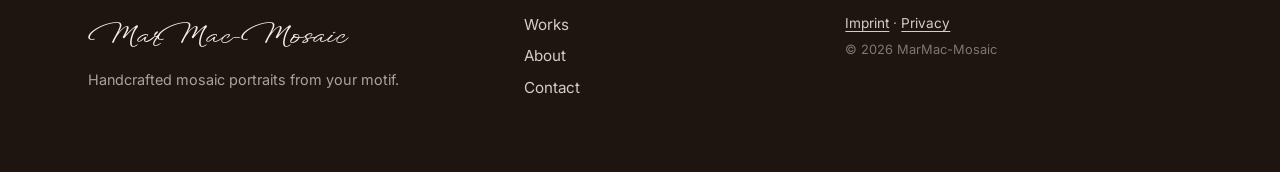
==== commit c5201e2d: "v3-Fix: Hero-Title-Cropping, Submenu-Richtung, Menü-Affordance Hero: - "MarMac-Mosaic"-Schriftzug be" ====
--- a/site/index.html
+++ b/site/index.html
@@ -91,7 +91,7 @@
             aria-expanded="false"
             data-i18n="nav.works"
           >Arbeiten</a>
-          <ul class="submenu submenu--up" role="menu">
+          <ul class="submenu" role="menu">
             <li role="none"><a role="menuitem" href="#arbeiten" data-category="ikonen"        data-i18n="submenu.icons">Ikonen</a></li>
             <li role="none"><a role="menuitem" href="#arbeiten" data-category="portraits"     data-i18n="submenu.portraits">Persönliche Porträts</a></li>
             <li role="none"><a role="menuitem" href="#arbeiten" data-category="haustiere"     data-i18n="submenu.pets">Haustiere</a></li>
--- a/site/assets/css/styles.css
+++ b/site/assets/css/styles.css
@@ -224,30 +224,39 @@
   align-items: center;
 }
 
+/* Menu-Links als dezente Pills — von Anfang an als klickbare
+   Elemente erkennbar, ohne aufdringlich zu wirken: zarter Border
+   + Hauch Hintergrundtönung im Ruhezustand, satter bei Hover/Focus. */
 .menu__link {
   position: relative;
-  display: inline-block;
-  padding: 0.4rem 0.1rem;
+  display: inline-flex;
+  align-items: center;
+  padding: 0.4rem 0.9rem;
   font-family: var(--font-menu);
   font-weight: var(--font-menu-weight);
   letter-spacing: var(--font-menu-letter);
-  font-size: 0.98rem;
+  font-size: 0.95rem;
   color: var(--color-ink);
   white-space: nowrap;
-}
-
-.menu__link::after {
-  content: "";
-  position: absolute;
-  left: 0; right: 0; bottom: -2px;
-  height: 1px;
-  background: var(--color-accent);
-  transform: scaleX(0);
-  transform-origin: left;
-  transition: transform 0.3s var(--ease);
-}
-.menu__link:hover::after,
-.menu__link:focus::after { transform: scaleX(1); }
+  border: 1px solid rgba(184, 117, 74, 0.22);
+  border-radius: 999px;
+  background: rgba(184, 117, 74, 0.05);
+  transition: background-color 0.25s var(--ease),
+              border-color 0.25s var(--ease),
+              color 0.25s var(--ease),
+              transform 0.25s var(--ease);
+}
+.menu__link:hover,
+.menu__link:focus {
+  background: rgba(184, 117, 74, 0.16);
+  border-color: var(--color-accent);
+  color: var(--color-ink);
+  transform: translateY(-1px);
+}
+.menu__link:focus-visible {
+  outline: 2px solid var(--color-accent);
+  outline-offset: 2px;
+}
 
 /* Submenu — Dropdown. Default: nach unten. Variante .submenu--up
    öffnet nach oben (im Hero-Bereich, damit es nicht abgeschnitten wird). */
@@ -320,11 +329,14 @@
    damit es nicht außerhalb des Viewports steht. */
 .menu--top { gap: clamp(0.9rem, 2vw, 1.75rem); }
 
-/* Mobile-Anpassung Top-Nav: deutlich kompakter, damit Brand + 3 Links
-   + EN-Pille gemeinsam in den 375px-Viewport passen. */
+/* Mobile-Anpassung Top-Nav: Pill-Padding kompakter, damit Brand +
+   3 Pills + EN-Pille gemeinsam in den 375px-Viewport passen. */
 @media (max-width: 540px) {
-  .menu--top { gap: 0.55rem; }
-  .menu--top .menu__link { font-size: 0.72rem; padding: 0.4rem 0.05rem; }
+  .menu--top { gap: 0.4rem; }
+  .menu--top .menu__link {
+    font-size: 0.72rem;
+    padding: 0.3rem 0.55rem;
+  }
   /* Padding-Right reserviert Platz für die schwebende EN-Pille. */
   .nav__inner { gap: 0.3rem; padding: 0 4.5rem 0 0.6rem; }
   .nav__right { gap: 0.5rem; }
@@ -355,8 +367,11 @@
 
 /* Ganz kleine Viewports (z. B. iPhone SE = 320 CSS-px): noch enger. */
 @media (max-width: 380px) {
-  .menu--top { gap: 0.4rem; }
-  .menu--top .menu__link { font-size: 0.68rem; }
+  .menu--top { gap: 0.3rem; }
+  .menu--top .menu__link {
+    font-size: 0.68rem;
+    padding: 0.28rem 0.45rem;
+  }
   .nav__inner { padding-right: 4rem; }
   .nav__brand { font-size: 0.85rem; }
 }
@@ -387,9 +402,14 @@
   flex-direction: column;
   align-items: center;
   justify-content: center;
-  padding: clamp(5rem, 14vh, 8rem) clamp(1.25rem, 5vw, 3rem) clamp(4rem, 12vh, 7rem);
+  /* Bottom-Padding großzügig — gibt dem nach unten aufklappenden
+     Submenu Platz innerhalb der Hero-Sektion, ohne in die nächste
+     Sektion zu ragen. */
+  padding: clamp(5rem, 14vh, 8rem) clamp(1.25rem, 5vw, 3rem) clamp(7rem, 16vh, 11rem);
   text-align: center;
-  overflow: hidden;
+  /* overflow: visible, damit WindSong-Schwungflourishes (z. B. das
+     "c" am Wortende) nicht beschnitten werden. */
+  overflow: visible;
 }
 
 /* Schriftzug — die ehemalige "Bild"-Rolle übernimmt jetzt reine Typo.
@@ -399,15 +419,19 @@
   margin: 0;
   font-family: var(--font-display);
   font-weight: 500;
-  font-size: clamp(3.6rem, 11vw, 8.5rem);
+  font-size: clamp(3.4rem, 10vw, 8rem);
   line-height: 1.05;
   color: var(--color-ink);
   letter-spacing: 0;
-  /* Großzügiges Padding-Block, damit Ober-/Unterlängen der Skript
-     nicht abgeschnitten werden. */
+  /* Padding-Block: Ober-/Unterlängen der Skript nicht abschneiden.
+     Padding-Inline: WindSong-Schwungflourishes (besonders das "c"
+     mit seinem nachlaufenden Schwung) ragen oft über die Bounding-
+     Box hinaus — Innenabstand gibt ihnen Luft, max-width verhindert
+     Side-Overflow auf engen Viewports. */
   padding-block: 0.15em;
-  /* Sanfter Farbverlauf in der Schrift selbst — gibt der Skript
-     etwas Tiefe ohne knallig zu sein. */
+  padding-inline: 0.25em;
+  max-width: 100%;
+  /* Sanfter Farbverlauf in der Schrift selbst — Tiefe ohne knallig. */
   background: linear-gradient(160deg, var(--color-accent-dk) 0%, var(--color-ink) 60%, var(--color-accent-dk) 100%);
   -webkit-background-clip: text;
           background-clip: text;
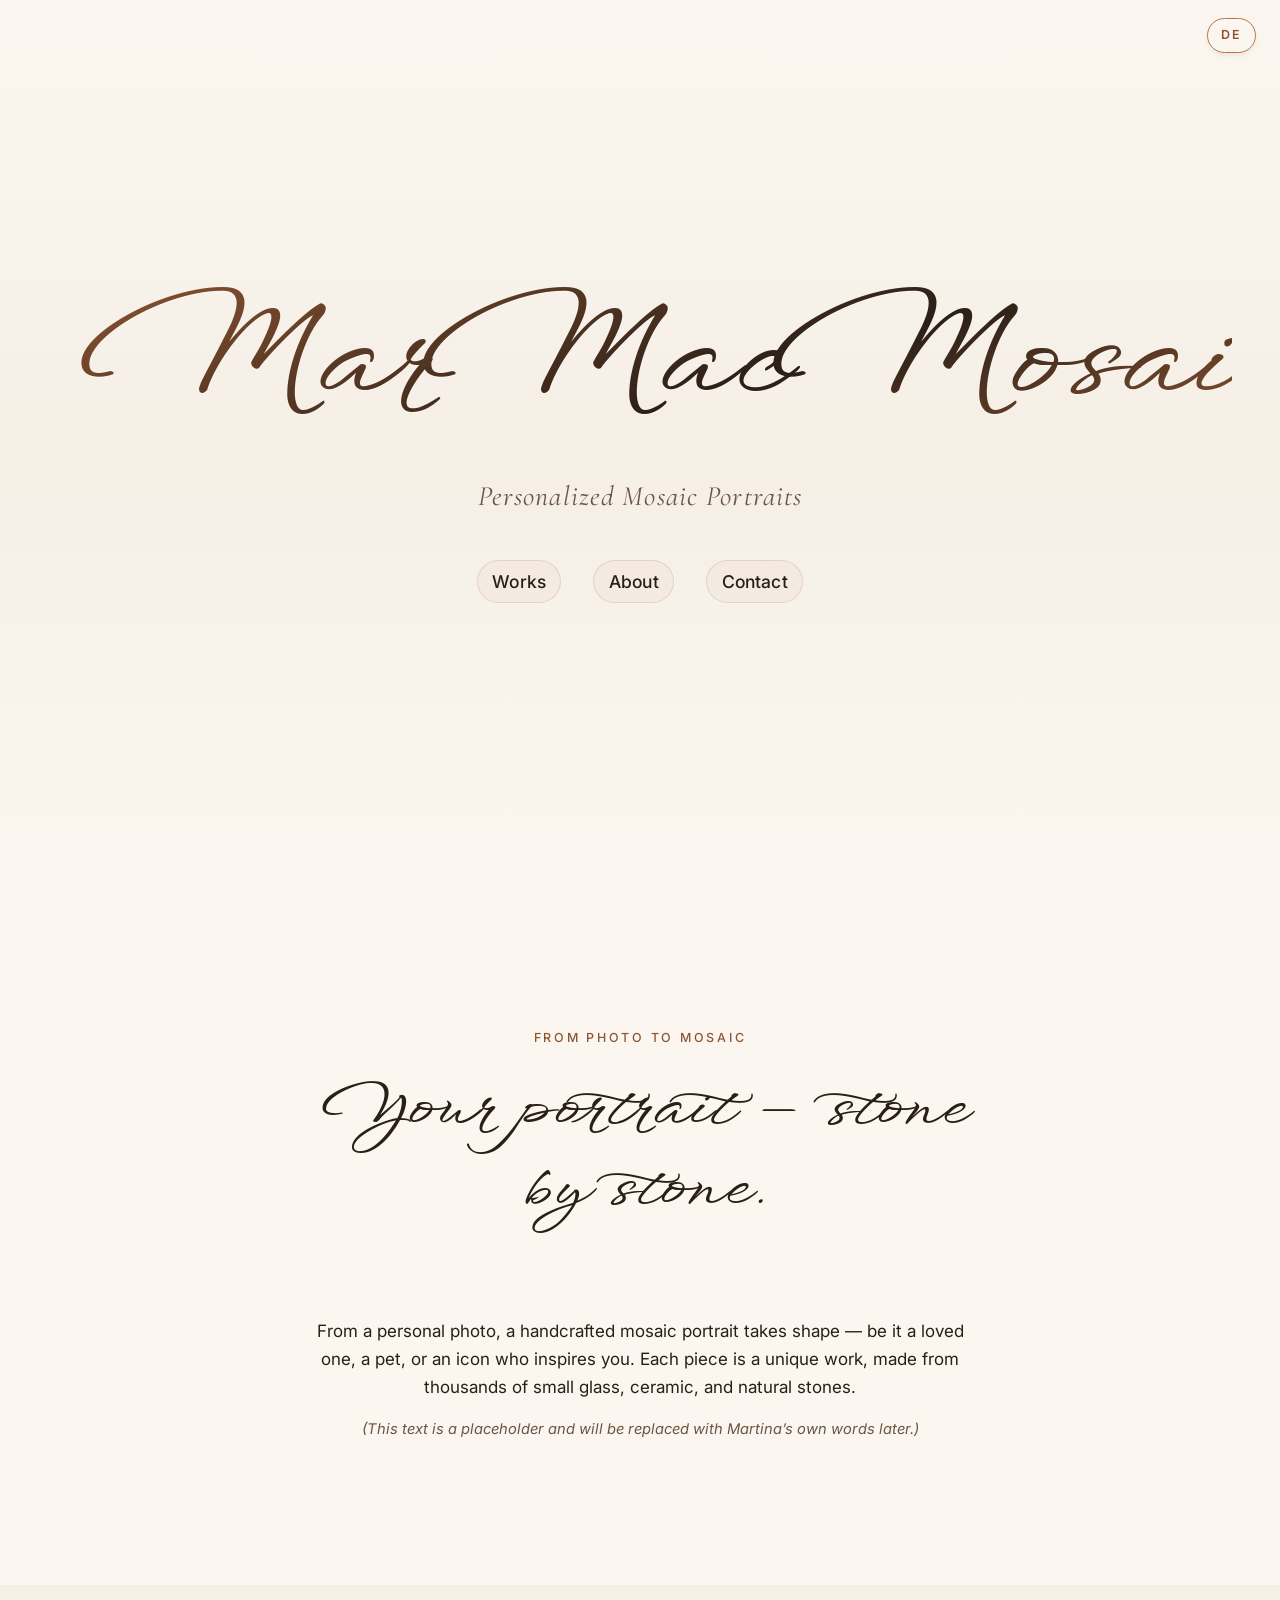
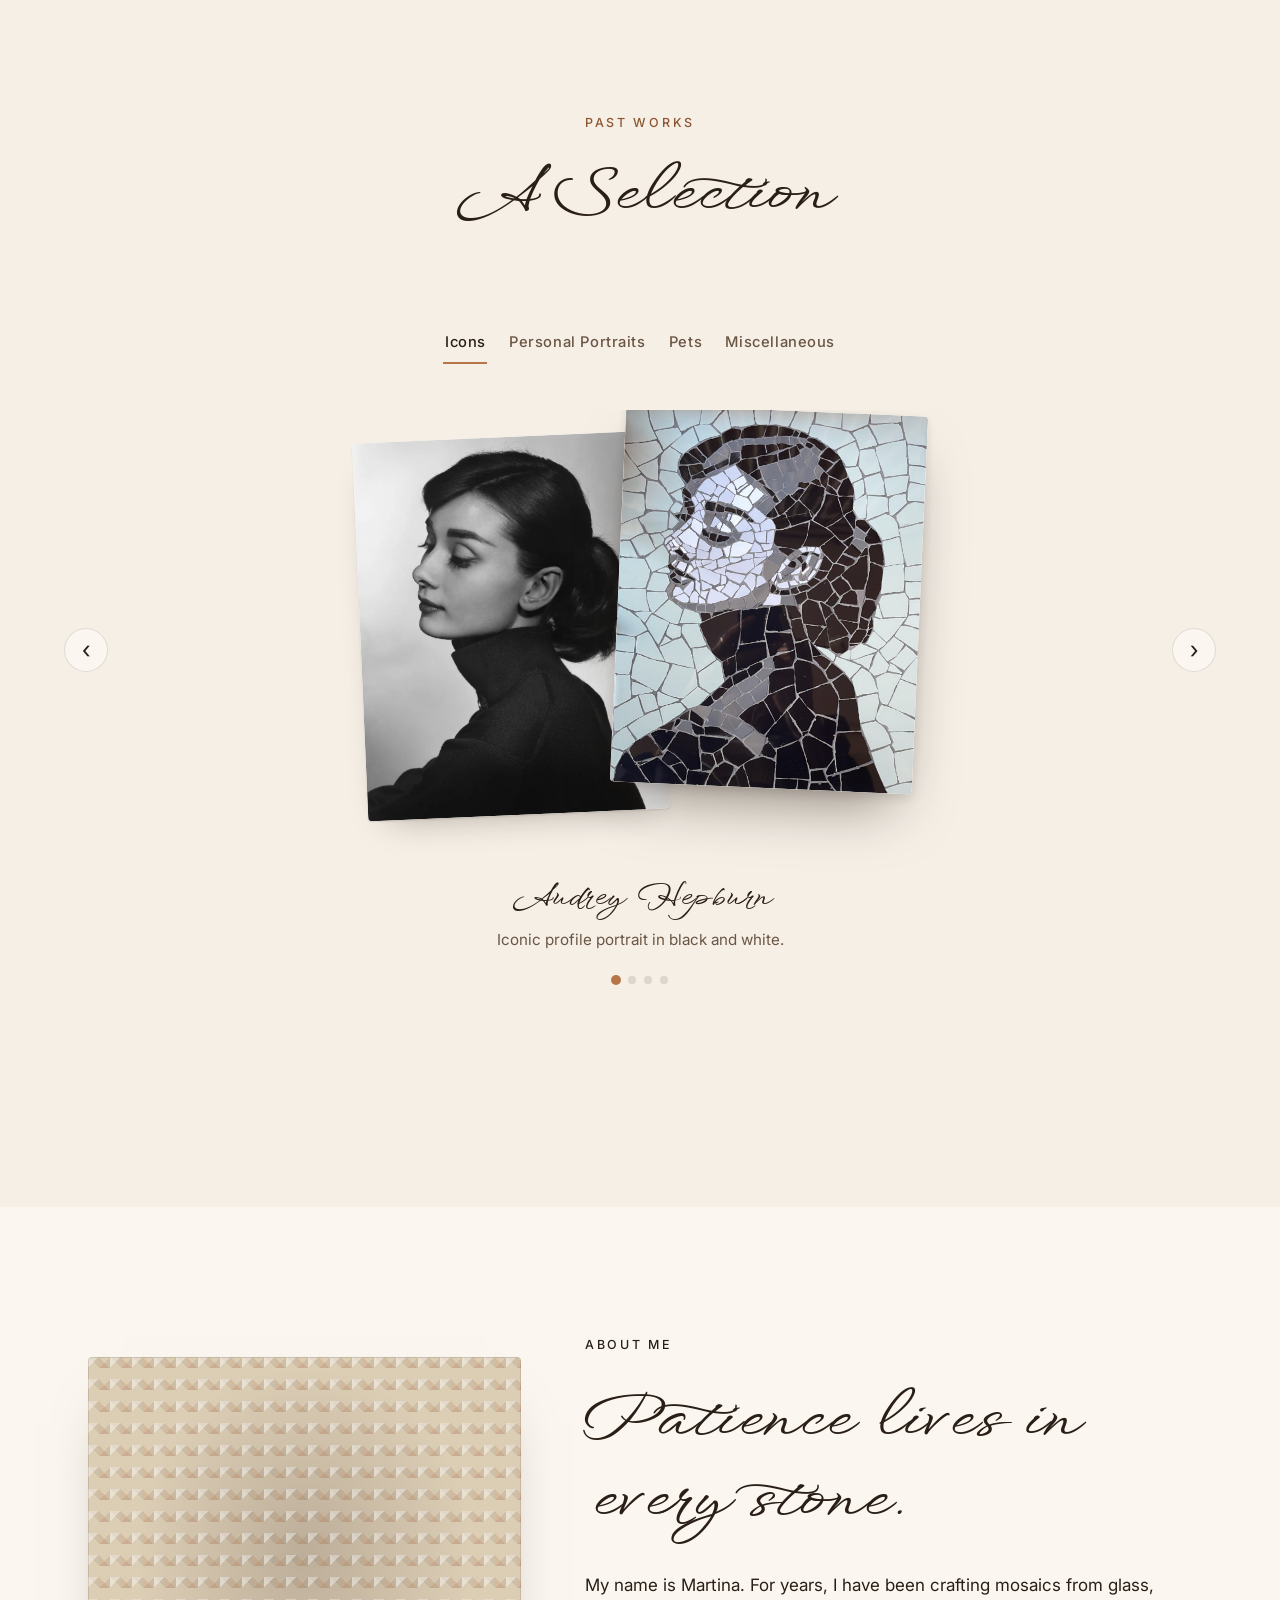
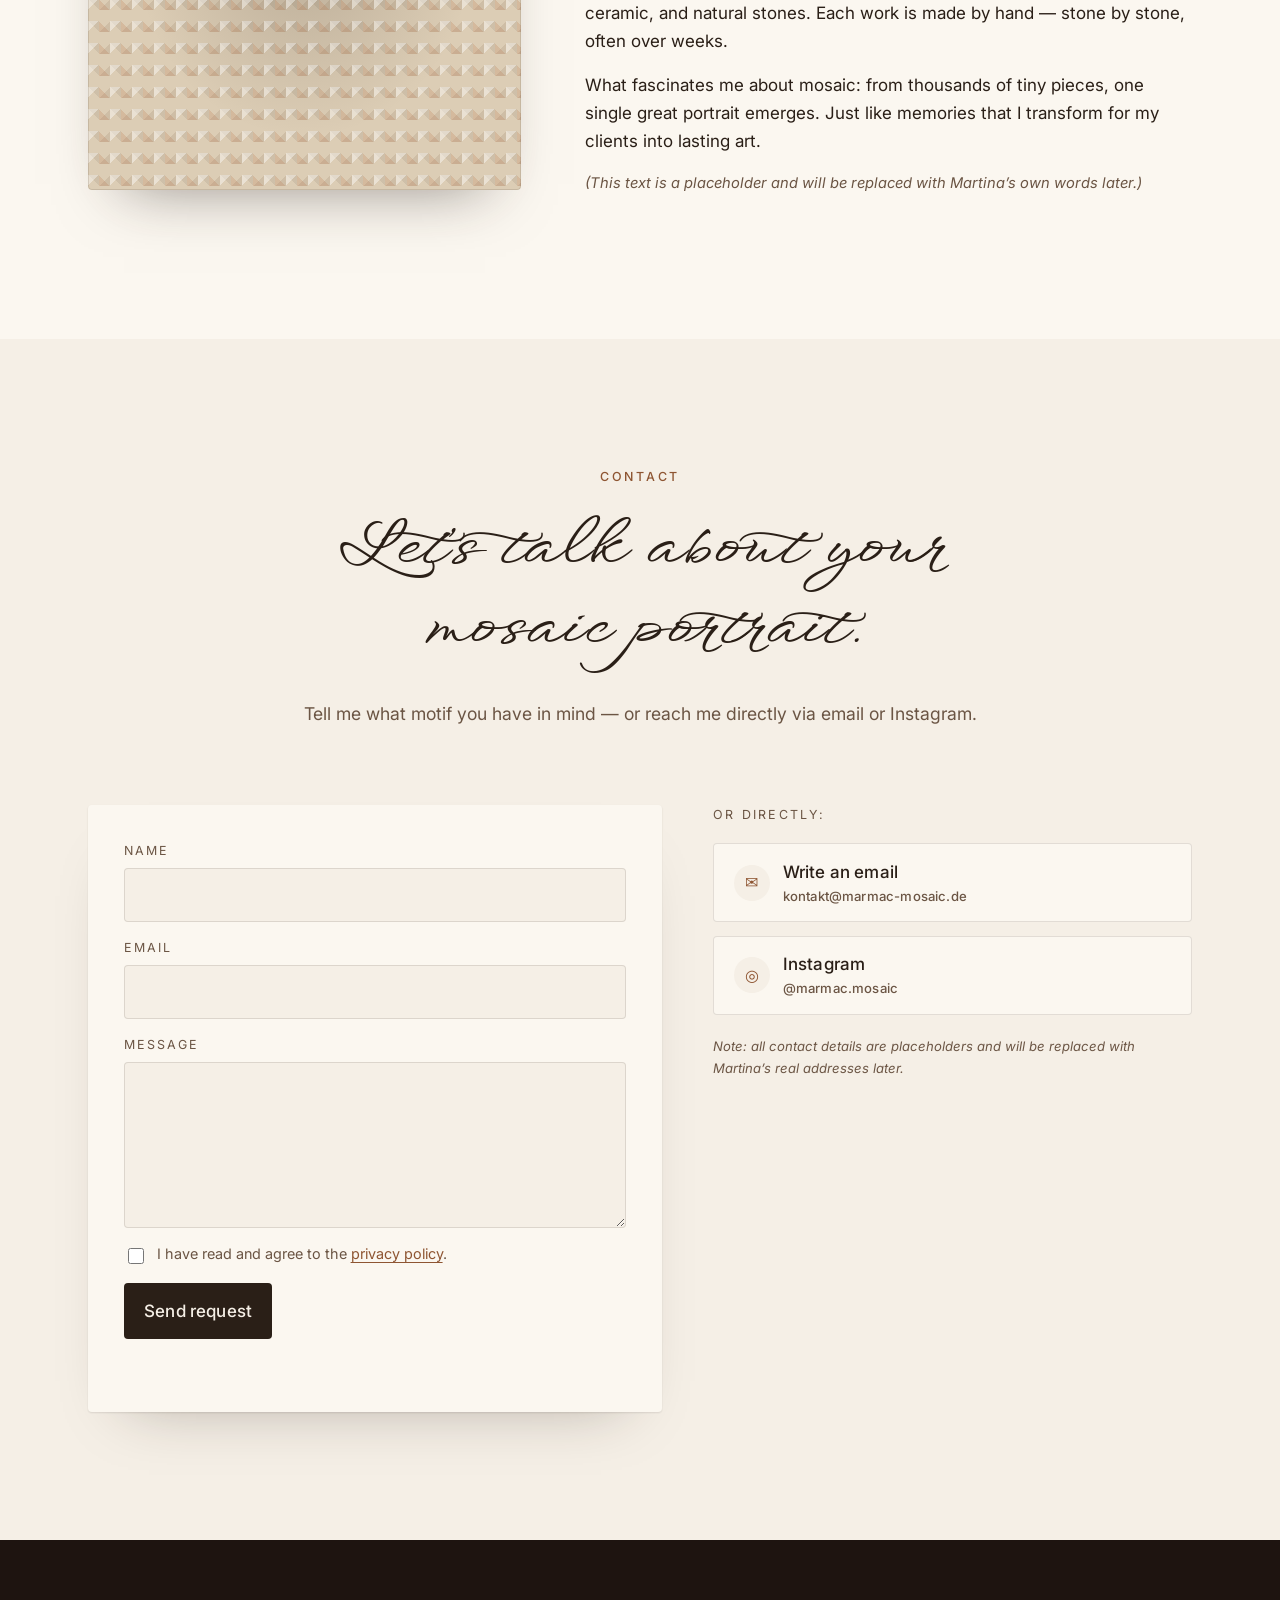
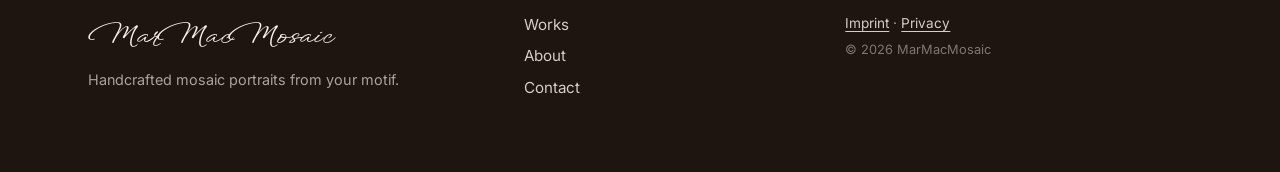
==== commit 555e8d64: "v3++: 5. Menü-Stil "lines", Mobile-Submenu-Fix, Gradient, Brand Menü: - Neue Stil-Variante "lines": " ====
--- a/site/index.html
+++ b/site/index.html
@@ -3,13 +3,13 @@
 <head>
   <meta charset="utf-8" />
   <meta name="viewport" content="width=device-width, initial-scale=1, viewport-fit=cover" />
-  <title data-i18n="meta.title">MarMac-Mosaic — Personalisierte Mosaik-Porträts von Martina</title>
-  <meta name="description" data-i18n-content="meta.description" content="MarMac-Mosaic: handgefertigte, personalisierte Mosaik-Porträts aus deinem Lieblingsmotiv. Vom Foto zum echten Kunstwerk." />
+  <title data-i18n="meta.title">MarMacMosaic — Personalisierte Mosaik-Porträts von Martina</title>
+  <meta name="description" data-i18n-content="meta.description" content="MarMacMosaic: handgefertigte, personalisierte Mosaik-Porträts aus deinem Lieblingsmotiv. Vom Foto zum echten Kunstwerk." />
   <meta name="theme-color" content="#F5EFE6" />
 
   <!-- Open Graph -->
   <meta property="og:type" content="website" />
-  <meta property="og:title" content="MarMac-Mosaic — Personalisierte Mosaik-Porträts" />
+  <meta property="og:title" content="MarMacMosaic — Personalisierte Mosaik-Porträts" />
   <meta property="og:description" content="Vom Foto zum handgesetzten Mosaik. Porträts von Martina." />
   <meta property="og:locale" content="de_DE" />
 
@@ -34,7 +34,7 @@
        ============================================================ -->
   <header class="nav" id="nav" aria-label="Hauptnavigation">
     <div class="nav__inner">
-      <a class="nav__brand" href="#top">MarMac-Mosaic</a>
+      <a class="nav__brand" href="#top">MarMacMosaic</a>
       <nav class="menu menu--top">
         <div class="menu__item menu__item--has-submenu">
           <a
@@ -71,14 +71,17 @@
 
   <main id="top">
     <!-- ============================================================
-         2. HERO — reiner Schriftzug "MarMac-Mosaic" in WindSong
+         2. HERO — reiner Schriftzug "MarMacMosaic" in WindSong
          + Subline in Cormorant-Garamond-Italic (eleganter Kontrast
          zur Skript-Schrift). Heller Cremegrund.
          Zentrales Menü unter der Subline; Submenu öffnet nach OBEN
          damit es nicht vom Hero-Boden abgeschnitten wird.
          ============================================================ -->
-    <section class="hero" id="hero" aria-label="MarMac-Mosaic">
-      <h1 class="hero__title">MarMac-Mosaic</h1>
+    <section class="hero" id="hero" aria-label="MarMacMosaic">
+      <!-- <br class="hero__break"/> ist auf Desktop versteckt (display:none),
+           auf Mobile sichtbar — sorgt dort für Zeilenumbruch zwischen
+           "MarMac" und "Mosaic" ohne Bindestrich. -->
+      <h1 class="hero__title">MarMac<br class="hero__break" />Mosaic</h1>
       <p class="hero__subline" data-i18n="hero.subline">Personalisierte Mosaik-Porträts</p>
 
       <nav class="menu menu--hero" aria-label="Einstiegsnavigation">
@@ -239,7 +242,7 @@
   <footer class="footer">
     <div class="container footer__inner">
       <div class="footer__brand">
-        <p class="footer__name">MarMac-Mosaic</p>
+        <p class="footer__name">MarMacMosaic</p>
         <p class="footer__claim" data-i18n="footer.claim">Handgefertigte Mosaik-Porträts aus deinem Motiv.</p>
       </div>
       <nav class="footer__nav" aria-label="Footer-Navigation">
@@ -253,7 +256,7 @@
           ·
           <a href="datenschutz.html" data-i18n="footer.privacy">Datenschutz</a>
         </p>
-        <p class="footer__copy">© 2026 MarMac-Mosaic</p>
+        <p class="footer__copy">© 2026 MarMacMosaic</p>
       </div>
     </div>
   </footer>
@@ -290,5 +293,19 @@
     <button type="button" data-font="courier"   style="font-family: 'Courier Prime', monospace;">Aa Courier</button>
     <button type="button" data-font="default"   style="font-family: Inter, sans-serif;">Aa Standard</button>
   </aside>
+
+  <!-- ============================================================
+       MENÜ-STIL-PICKER (nur sichtbar bei ?menu=picker)
+       Live-Vergleich von vier Menü-Varianten — Wahl persistiert in
+       localStorage, gilt für alle Folgebesuche bis zur nächsten Wahl.
+       ============================================================ -->
+  <aside class="style-picker" id="menu-picker" hidden aria-label="Menü-Stil wählen">
+    <p class="style-picker__title">Menü-Stil</p>
+    <button type="button" data-menu-style="pills">Pills (Tönung)</button>
+    <button type="button" data-menu-style="outline">Outline</button>
+    <button type="button" data-menu-style="underline">Underline</button>
+    <button type="button" data-menu-style="lines">Lines (oben + unten)</button>
+    <button type="button" data-menu-style="solid">Solid</button>
+  </aside>
 </body>
 </html>
--- a/site/assets/css/styles.css
+++ b/site/assets/css/styles.css
@@ -224,9 +224,11 @@
   align-items: center;
 }
 
-/* Menu-Links als dezente Pills — von Anfang an als klickbare
-   Elemente erkennbar, ohne aufdringlich zu wirken: zarter Border
-   + Hauch Hintergrundtönung im Ruhezustand, satter bei Hover/Focus. */
+/* ============================================================
+   Menu-Link-Basis — gemeinsame Eigenschaften aller Varianten.
+   Eigentliche Optik kommt aus den [data-menu-style="…"]-Blöcken
+   weiter unten. Default ist "pills".
+   ============================================================ */
 .menu__link {
   position: relative;
   display: inline-flex;
@@ -238,25 +240,144 @@
   font-size: 0.95rem;
   color: var(--color-ink);
   white-space: nowrap;
-  border: 1px solid rgba(184, 117, 74, 0.22);
+  border: 1px solid transparent;
   border-radius: 999px;
-  background: rgba(184, 117, 74, 0.05);
+  background: transparent;
   transition: background-color 0.25s var(--ease),
               border-color 0.25s var(--ease),
               color 0.25s var(--ease),
-              transform 0.25s var(--ease);
-}
-.menu__link:hover,
-.menu__link:focus {
-  background: rgba(184, 117, 74, 0.16);
-  border-color: var(--color-accent);
-  color: var(--color-ink);
-  transform: translateY(-1px);
+              transform 0.25s var(--ease),
+              box-shadow 0.25s var(--ease);
 }
 .menu__link:focus-visible {
   outline: 2px solid var(--color-accent);
   outline-offset: 2px;
 }
+
+/* Hinweis: Die folgenden Selektoren qualifizieren mit body[…], um
+   höhere Spezifität (0,2,1) als die hero-spezifischen Overrides
+   (.menu--hero .menu__link → 0,2,0) zu erreichen — sonst würde der
+   hero-color den Variantencolor (z. B. bei Solid) überschreiben. */
+
+/* --- Variante 1: PILLS (Default, leicht getönt + Border) --- */
+body:not([data-menu-style]) .menu__link,
+body[data-menu-style="pills"] .menu__link {
+  background: rgba(184, 117, 74, 0.05);
+  border-color: rgba(184, 117, 74, 0.22);
+  color: var(--color-ink);
+}
+body:not([data-menu-style]) .menu__link:hover,
+body:not([data-menu-style]) .menu__link:focus,
+body[data-menu-style="pills"] .menu__link:hover,
+body[data-menu-style="pills"] .menu__link:focus {
+  background: rgba(184, 117, 74, 0.16);
+  border-color: var(--color-accent);
+  transform: translateY(-1px);
+}
+
+/* --- Variante 2: OUTLINE (nur Border, kein Background) --- */
+body[data-menu-style="outline"] .menu__link {
+  background: transparent;
+  border-color: var(--color-line);
+  color: var(--color-ink);
+}
+body[data-menu-style="outline"] .menu__link:hover,
+body[data-menu-style="outline"] .menu__link:focus {
+  background: var(--color-surface);
+  border-color: var(--color-accent);
+  transform: translateY(-1px);
+}
+
+/* --- Variante 3: UNDERLINE (dezenter Permanent-Strich) --- */
+body[data-menu-style="underline"] .menu__link {
+  background: transparent;
+  border: none;
+  border-radius: 0;
+  padding: 0.4rem 0.25rem;
+  color: var(--color-ink);
+}
+body[data-menu-style="underline"] .menu__link::before {
+  content: "";
+  position: absolute;
+  left: 0.25rem;
+  right: 0.25rem;
+  bottom: 0.1rem;
+  height: 1px;
+  background: var(--color-ink-soft);
+  opacity: 0.4;
+  transition: background-color 0.25s var(--ease),
+              opacity 0.25s var(--ease),
+              height 0.25s var(--ease);
+}
+body[data-menu-style="underline"] .menu__link:hover::before,
+body[data-menu-style="underline"] .menu__link:focus::before {
+  background: var(--color-accent);
+  opacity: 1;
+  height: 2px;
+}
+body[data-menu-style="underline"] .menu__link:hover,
+body[data-menu-style="underline"] .menu__link:focus {
+  color: var(--color-accent-dk);
+}
+
+/* --- Variante 4: SOLID (kräftiger Akzent-Hintergrund, helle Schrift) --- */
+body[data-menu-style="solid"] .menu__link {
+  background: var(--color-ink);
+  color: var(--color-bg);
+  border-color: var(--color-ink);
+}
+body[data-menu-style="solid"] .menu__link:hover,
+body[data-menu-style="solid"] .menu__link:focus {
+  background: var(--color-accent-dk);
+  border-color: var(--color-accent-dk);
+  color: var(--color-bg);
+  transform: translateY(-1px);
+  box-shadow: 0 6px 14px -8px rgba(42, 31, 23, 0.4);
+}
+
+/* --- Variante 5: LINES (dezenter Strich oben UND unten) ---
+   Linien stehen leicht über die Item-Breite hinaus, aber die
+   Gap zwischen Items ist größer als der Überhang → Lücken
+   zwischen den Linien-Paaren bleiben sichtbar.
+   Padding-block höher als bei "underline", damit Strich und
+   Schrift etwas mehr Luft zwischeneinander haben. */
+body[data-menu-style="lines"] .menu__link {
+  background: transparent;
+  border: none;
+  border-radius: 0;
+  padding: 0.85rem 0.25rem;
+  color: var(--color-ink);
+}
+body[data-menu-style="lines"] .menu__link::before,
+body[data-menu-style="lines"] .menu__link::after {
+  content: "";
+  position: absolute;
+  left: -0.85rem;
+  right: -0.85rem;
+  height: 1px;
+  background: var(--color-ink-soft);
+  opacity: 0.5;
+  transition: background-color 0.25s var(--ease),
+              opacity 0.25s var(--ease),
+              height 0.25s var(--ease);
+}
+body[data-menu-style="lines"] .menu__link::before { top: 0; }
+body[data-menu-style="lines"] .menu__link::after  { bottom: 0; }
+body[data-menu-style="lines"] .menu__link:hover::before,
+body[data-menu-style="lines"] .menu__link:hover::after,
+body[data-menu-style="lines"] .menu__link:focus::before,
+body[data-menu-style="lines"] .menu__link:focus::after {
+  background: var(--color-accent);
+  opacity: 1;
+  height: 1.5px;
+}
+body[data-menu-style="lines"] .menu__link:hover,
+body[data-menu-style="lines"] .menu__link:focus {
+  color: var(--color-accent-dk);
+}
+/* Etwas mehr Gap, damit zwischen den Strich-Paaren sichtbare Lücken
+   bleiben (Linien sollen nicht durchgehen). */
+body[data-menu-style="lines"] .menu { gap: clamp(1.25rem, 3vw, 2.25rem); }
 
 /* Submenu — Dropdown. Default: nach unten. Variante .submenu--up
    öffnet nach oben (im Hero-Bereich, damit es nicht abgeschnitten wird). */
@@ -359,7 +480,15 @@
     top: 0.65rem;
     right: 0.65rem;
   }
-  .submenu { min-width: 180px; left: auto; right: 0; transform: translate(0, 8px); }
+  /* Submenu auf Mobile: aus parent-Linker-Kante nach rechts öffnen
+     (vorher right:0 zog es nach links und schnitt am Viewport-Rand ab,
+     weil "Arbeiten" relativ weit links steht). */
+  .submenu {
+    min-width: 200px;
+    left: 0;
+    right: auto;
+    transform: translate(0, 8px);
+  }
   .menu__item--has-submenu .menu__link[aria-expanded="true"] + .submenu {
     transform: translate(0, 0);
   }
@@ -397,7 +526,14 @@
   position: relative;
   width: 100%;
   min-height: 100svh;
-  background: linear-gradient(180deg, #FBF7F0 0%, #F5EFE6 60%, #EFE5D5 100%);
+  /* Symmetrischer Gradient: surface → bg (mitte) → surface.
+     Start und Ende = intro-bg (surface), sodass der Übergang von
+     Hero zur nächsten Section nahtlos ist — kein Farbsprung mehr
+     am Mobile-Viewport-Boden. */
+  background: linear-gradient(180deg,
+    var(--color-surface) 0%,
+    var(--color-bg)      50%,
+    var(--color-surface) 100%);
   display: flex;
   flex-direction: column;
   align-items: center;
@@ -410,6 +546,12 @@
   /* overflow: visible, damit WindSong-Schwungflourishes (z. B. das
      "c" am Wortende) nicht beschnitten werden. */
   overflow: visible;
+}
+
+/* Brand-Zeilenumbruch nur auf Mobile. Default versteckt. */
+.hero__break { display: none; }
+@media (max-width: 767px) {
+  .hero__break { display: inline; }
 }
 
 /* Schriftzug — die ehemalige "Bild"-Rolle übernimmt jetzt reine Typo.
@@ -1182,6 +1324,53 @@
   box-shadow: inset 0 0 0 1px var(--color-accent);
 }
 
+/* Menü-Stil-Picker — identische Optik wie Font-Picker, nur unten LINKS
+   damit beide Picker gleichzeitig nebeneinander offen sein können.
+   Sichtbar nur bei ?menu=picker (JS entfernt das hidden-Attribut). */
+.style-picker {
+  position: fixed;
+  bottom: clamp(1rem, 3vh, 2rem);
+  left: clamp(1rem, 3vw, 2rem);
+  z-index: 90;
+  display: flex;
+  flex-direction: column;
+  gap: 0.4rem;
+  padding: 0.85rem 1rem;
+  background: rgba(251, 247, 240, 0.96);
+  border: 1px solid var(--color-line);
+  border-radius: 10px;
+  box-shadow: 0 22px 50px -22px rgba(42, 31, 23, 0.45);
+  backdrop-filter: blur(12px);
+  -webkit-backdrop-filter: blur(12px);
+  max-width: 220px;
+}
+.style-picker[hidden] { display: none; }
+.style-picker__title {
+  margin: 0 0 0.3rem;
+  font-size: 0.7rem;
+  letter-spacing: 0.16em;
+  text-transform: uppercase;
+  color: var(--color-ink-soft);
+}
+.style-picker button {
+  padding: 0.5rem 0.7rem;
+  border: 1px solid var(--color-line);
+  border-radius: var(--radius);
+  background: var(--color-bg);
+  color: var(--color-ink);
+  font-family: var(--font-body);
+  font-size: 0.85rem;
+  text-align: left;
+  transition: border-color 0.2s var(--ease),
+              background-color 0.2s var(--ease);
+}
+.style-picker button:hover { border-color: var(--color-accent); }
+.style-picker button.is-active {
+  border-color: var(--color-accent);
+  background: var(--color-surface);
+  box-shadow: inset 0 0 0 1px var(--color-accent);
+}
+
 /* --------------------------------------------------------------------------
    15. Legal-Pages (Impressum + Datenschutz)
    -------------------------------------------------------------------------- */
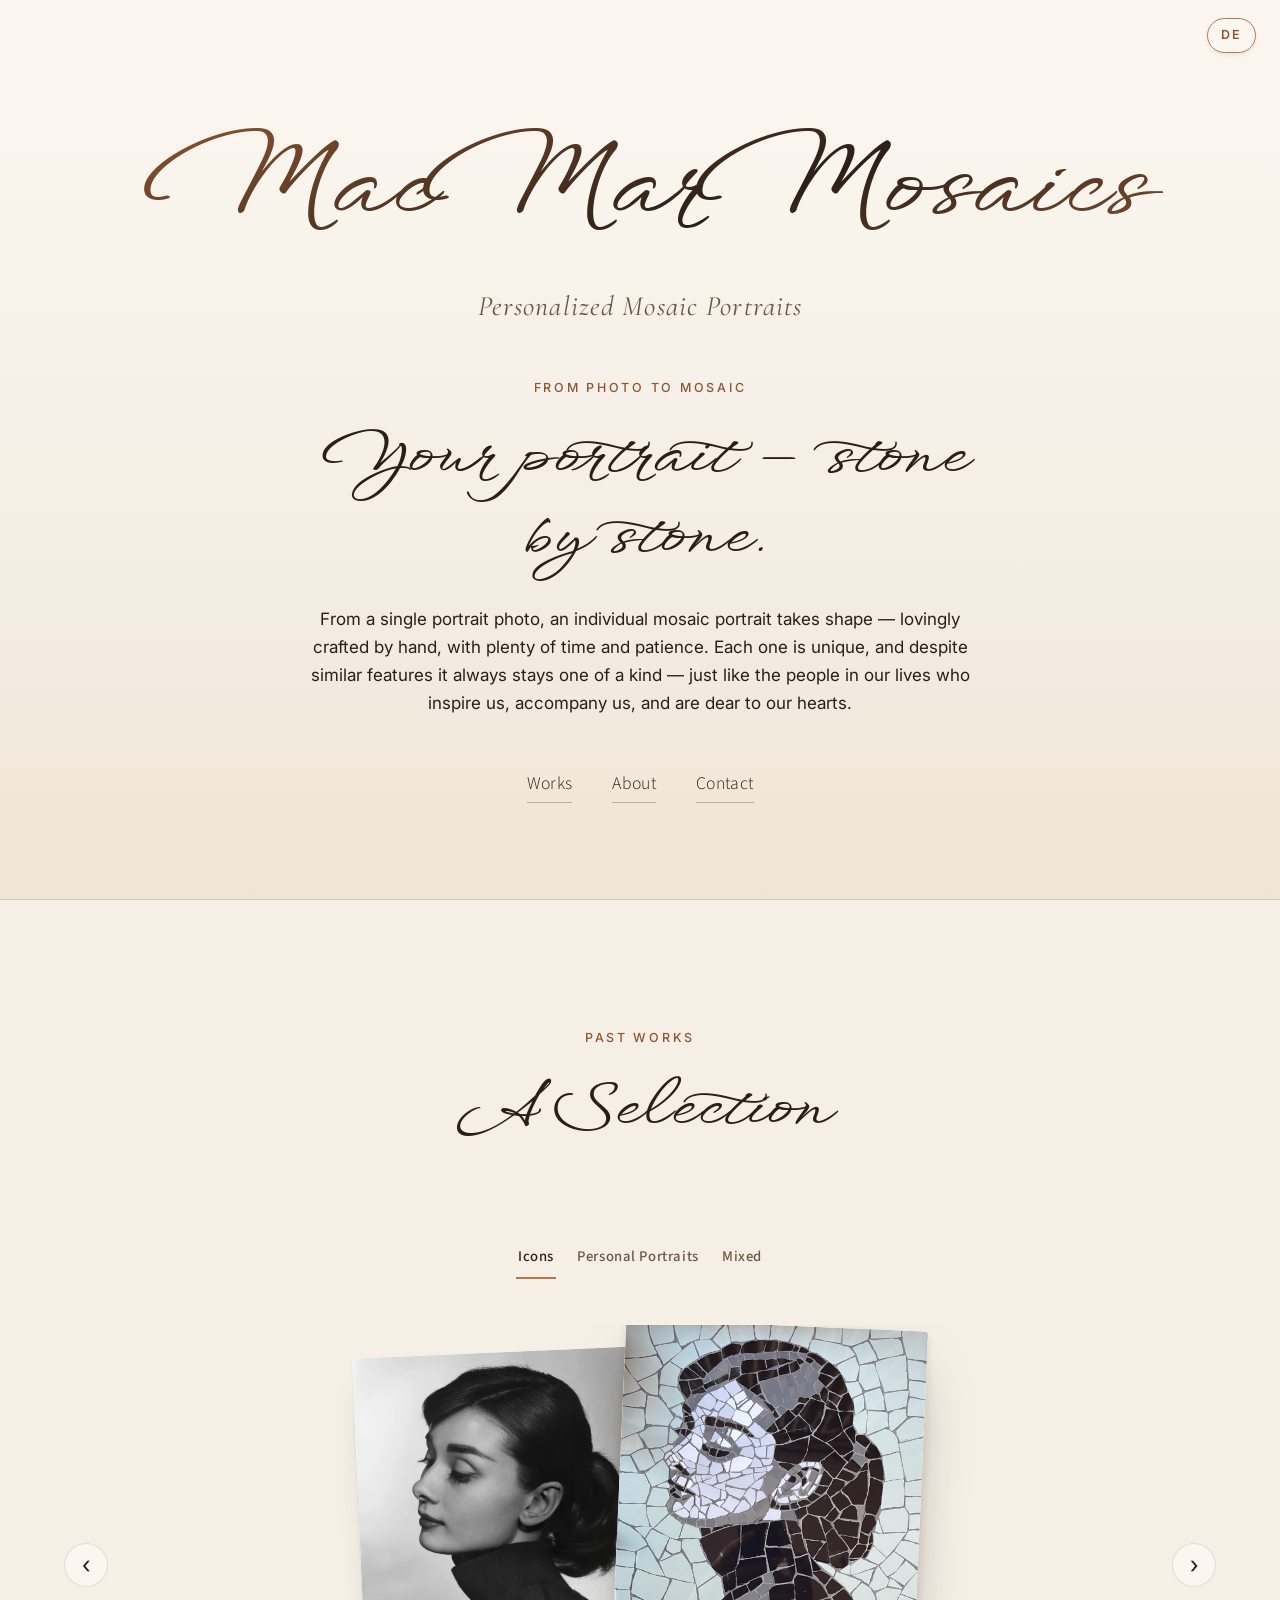
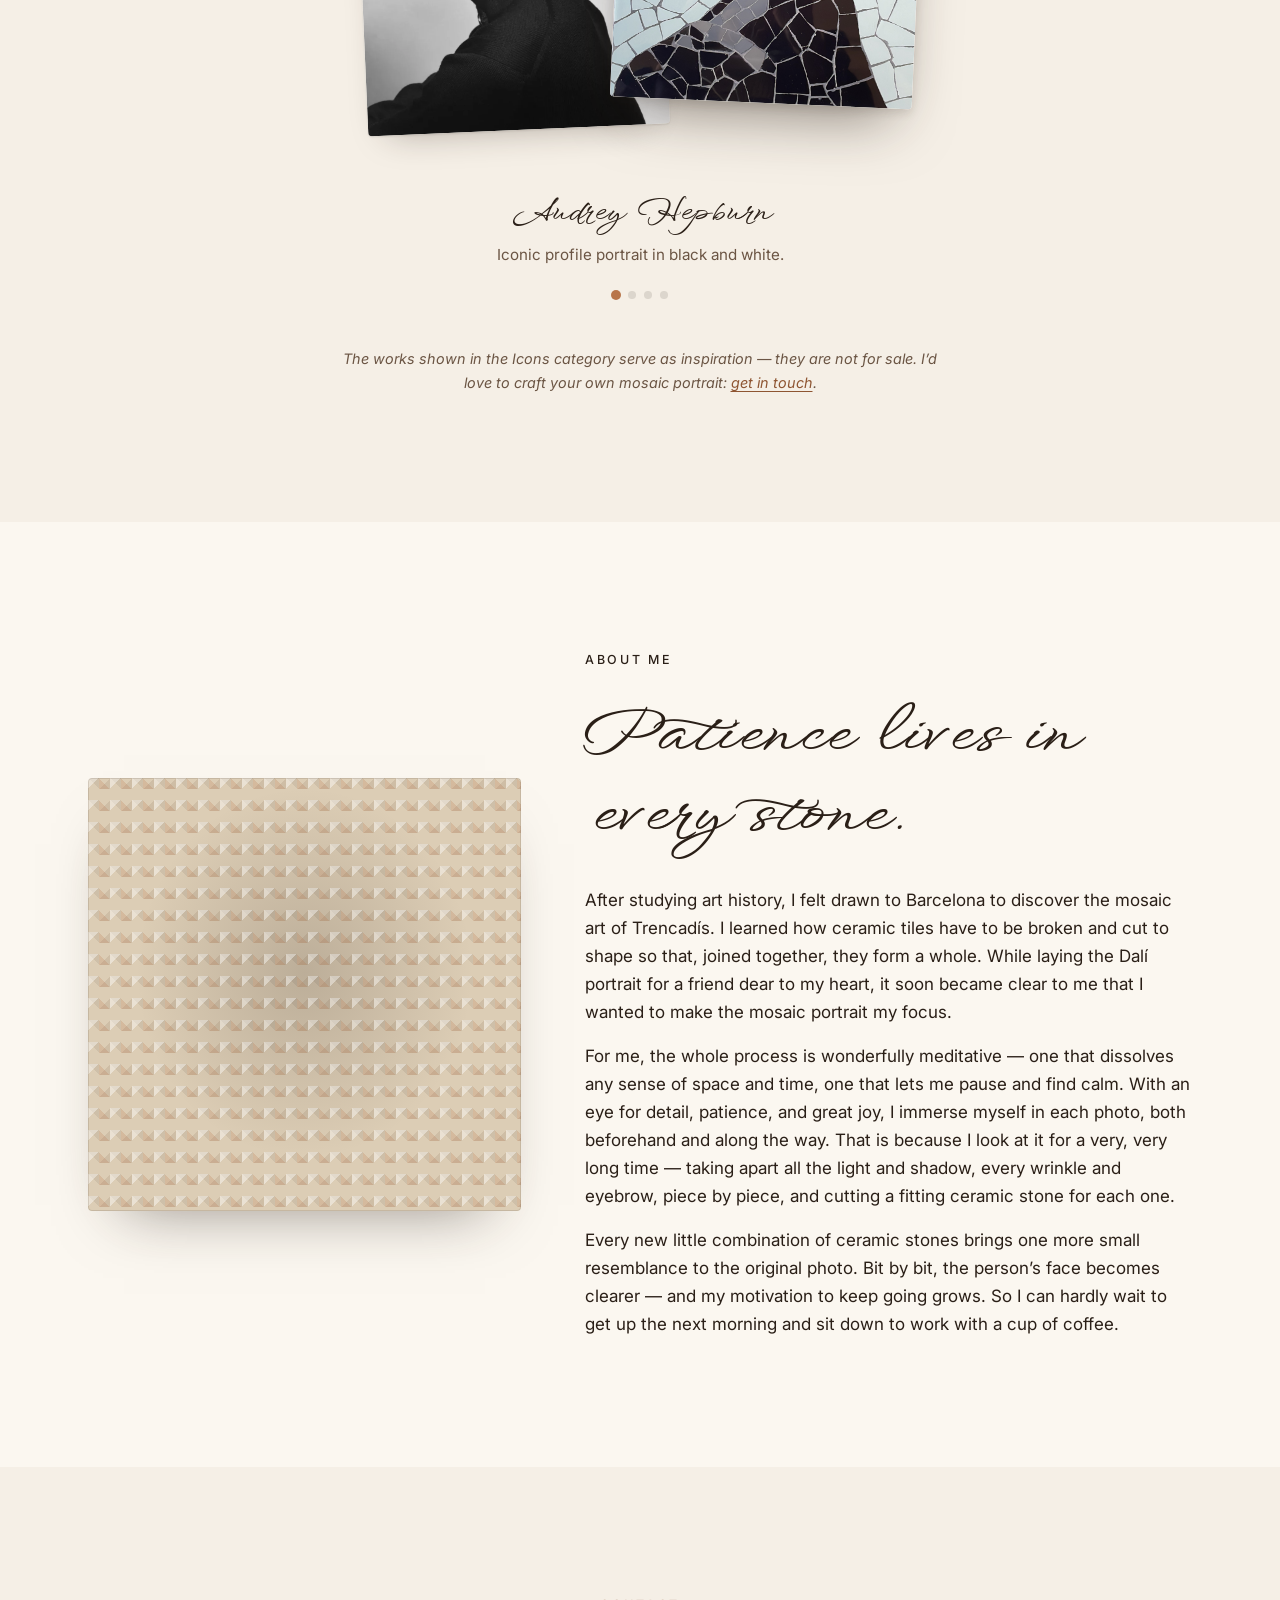
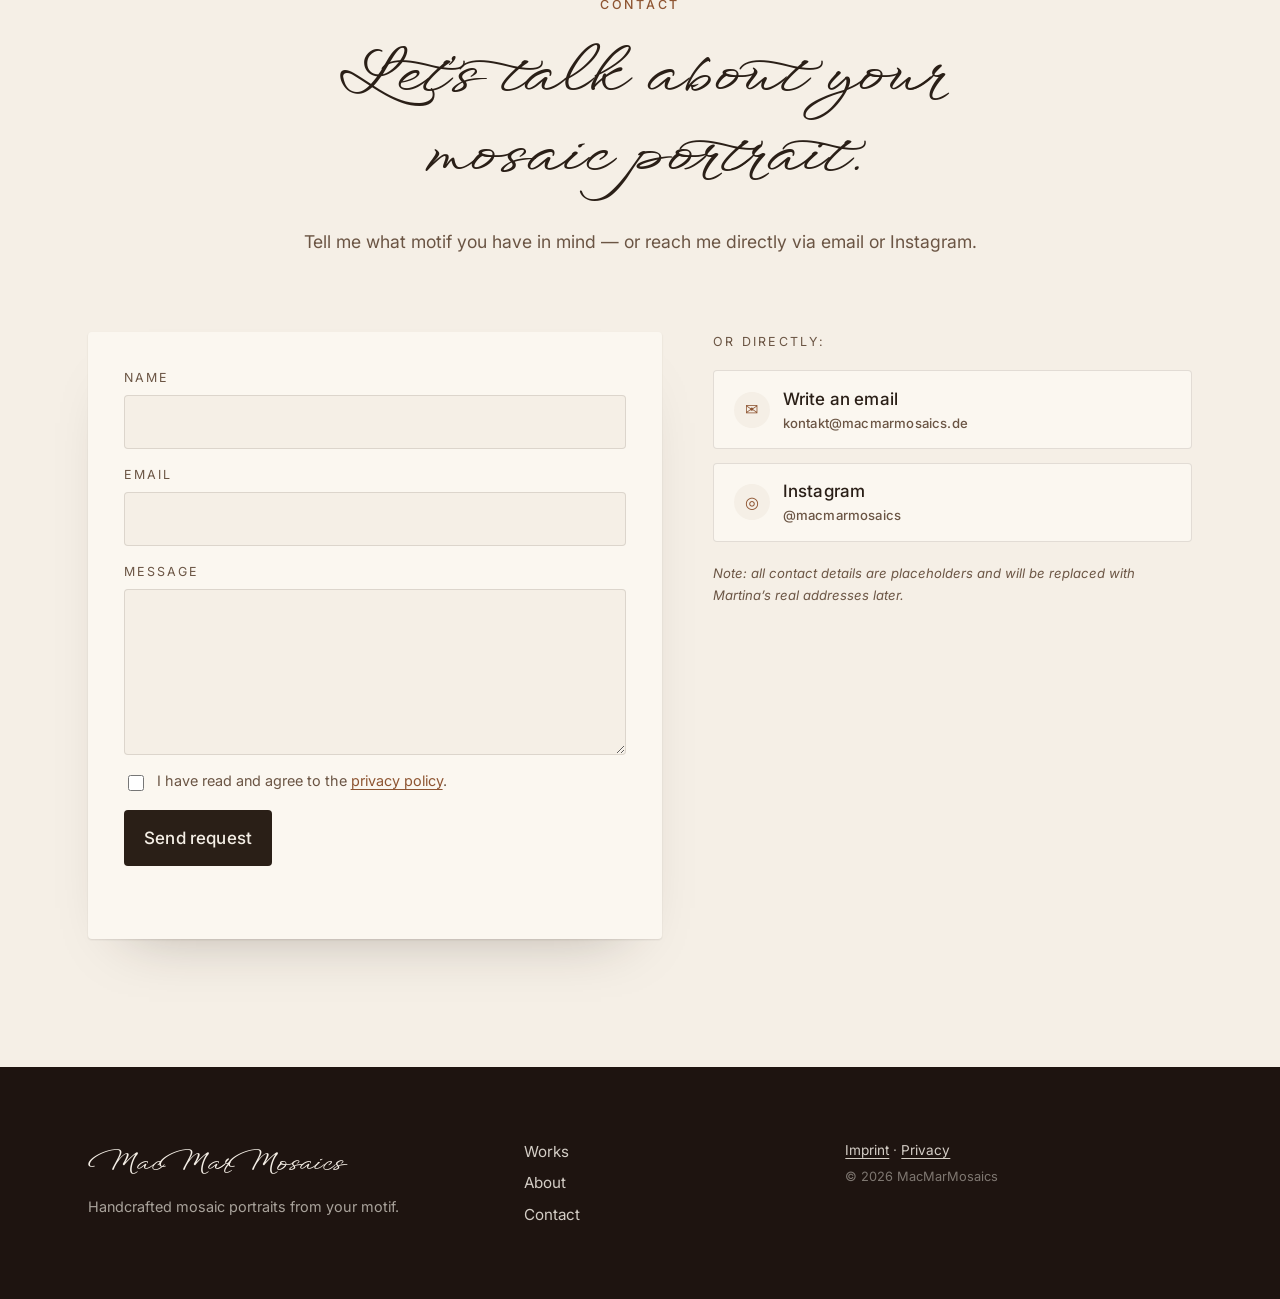
==== commit c21f473e: "v4: Rebrand auf MacMarMosaics, Hero/Intro-Merge, finale Menue-Wahl, echte Texte Warum: Martina hat d" ====
--- a/site/index.html
+++ b/site/index.html
@@ -3,13 +3,13 @@
 <head>
   <meta charset="utf-8" />
   <meta name="viewport" content="width=device-width, initial-scale=1, viewport-fit=cover" />
-  <title data-i18n="meta.title">MarMacMosaic — Personalisierte Mosaik-Porträts von Martina</title>
-  <meta name="description" data-i18n-content="meta.description" content="MarMacMosaic: handgefertigte, personalisierte Mosaik-Porträts aus deinem Lieblingsmotiv. Vom Foto zum echten Kunstwerk." />
+  <title data-i18n="meta.title">MacMarMosaics — Personalisierte Mosaik-Porträts von Martina</title>
+  <meta name="description" data-i18n-content="meta.description" content="MacMarMosaics: handgefertigte, personalisierte Mosaik-Porträts aus deinem Lieblingsmotiv. Vom Foto zum echten Kunstwerk." />
   <meta name="theme-color" content="#F5EFE6" />
 
   <!-- Open Graph -->
   <meta property="og:type" content="website" />
-  <meta property="og:title" content="MarMacMosaic — Personalisierte Mosaik-Porträts" />
+  <meta property="og:title" content="MacMarMosaics — Personalisierte Mosaik-Porträts" />
   <meta property="og:description" content="Vom Foto zum handgesetzten Mosaik. Porträts von Martina." />
   <meta property="og:locale" content="de_DE" />
 
@@ -26,7 +26,7 @@
   <script defer src="assets/js/i18n.js"></script>
   <script defer src="assets/js/main.js"></script>
 </head>
-<body>
+<body data-menu-style="underline">
   <!-- ============================================================
        1. TOP-NAV — beim ersten Aufruf versteckt, erscheint smooth,
        sobald der Hero verlassen wird (IntersectionObserver in main.js).
@@ -34,7 +34,7 @@
        ============================================================ -->
   <header class="nav" id="nav" aria-label="Hauptnavigation">
     <div class="nav__inner">
-      <a class="nav__brand" href="#top">MarMacMosaic</a>
+      <a class="nav__brand" href="#top">MacMarMosaics</a>
       <nav class="menu menu--top">
         <div class="menu__item menu__item--has-submenu">
           <a
@@ -48,7 +48,6 @@
           <ul class="submenu" role="menu">
             <li role="none"><a role="menuitem" href="#arbeiten" data-category="ikonen"        data-i18n="submenu.icons">Ikonen</a></li>
             <li role="none"><a role="menuitem" href="#arbeiten" data-category="portraits"     data-i18n="submenu.portraits">Persönliche Porträts</a></li>
-            <li role="none"><a role="menuitem" href="#arbeiten" data-category="haustiere"     data-i18n="submenu.pets">Haustiere</a></li>
             <li role="none"><a role="menuitem" href="#arbeiten" data-category="verschiedenes" data-i18n="submenu.misc">Verschiedenes</a></li>
           </ul>
         </div>
@@ -71,19 +70,30 @@
 
   <main id="top">
     <!-- ============================================================
-         2. HERO — reiner Schriftzug "MarMacMosaic" in WindSong
-         + Subline in Cormorant-Garamond-Italic (eleganter Kontrast
-         zur Skript-Schrift). Heller Cremegrund.
-         Zentrales Menü unter der Subline; Submenu öffnet nach OBEN
-         damit es nicht vom Hero-Boden abgeschnitten wird.
+         2. HERO — Schriftzug "MacMarMosaics" (WindSong) + Subline,
+         danach der verschmolzene "Vom Foto zum Mosaik"-Block, dann das
+         Einstiegs-Menü ganz unten. Submenu öffnet nach OBEN
+         (.submenu--up), da das Menü am Hero-Boden sitzt. Heller
+         Cremegrund mit Gradient.
          ============================================================ -->
-    <section class="hero" id="hero" aria-label="MarMacMosaic">
+    <section class="hero" id="hero" aria-label="MacMarMosaics">
       <!-- <br class="hero__break"/> ist auf Desktop versteckt (display:none),
            auf Mobile sichtbar — sorgt dort für Zeilenumbruch zwischen
-           "MarMac" und "Mosaic" ohne Bindestrich. -->
-      <h1 class="hero__title">MarMac<br class="hero__break" />Mosaic</h1>
+           "MacMar" und "Mosaics" ohne Bindestrich. -->
+      <h1 class="hero__title">MacMar<br class="hero__break" />Mosaics</h1>
       <p class="hero__subline" data-i18n="hero.subline">Personalisierte Mosaik-Porträts</p>
 
+      <!-- Verschmolzener "Vom Foto zum Mosaik"-Block. Liegt above the fold,
+           daher OHNE data-reveal (sofort sichtbar wie der restliche Hero). -->
+      <div class="hero__intro">
+        <p class="section__eyebrow" data-i18n="intro.eyebrow">Vom Foto zum Mosaik</p>
+        <h2 class="section__title"  data-i18n="intro.title">Dein Porträt — Stein für Stein.</h2>
+        <div class="intro__body">
+          <p data-i18n="intro.body1">Aus einem Porträtfoto entsteht in liebevoller Handarbeit und mit viel Zeit und Geduld ein individuelles Mosaik-Porträt. Jedes einzelne ist ein Unikat und trotz ähnlicher Merkmale bleibt es immer einzigartig. Ebenso wie es die Personen in unserem Leben sind, die uns inspirieren, uns begleiten und uns am Herzen liegen.</p>
+        </div>
+      </div>
+
+      <!-- Einstiegs-Menü ganz unten im Hero; Submenu öffnet nach oben. -->
       <nav class="menu menu--hero" aria-label="Einstiegsnavigation">
         <div class="menu__item menu__item--has-submenu">
           <a
@@ -94,10 +104,9 @@
             aria-expanded="false"
             data-i18n="nav.works"
           >Arbeiten</a>
-          <ul class="submenu" role="menu">
+          <ul class="submenu submenu--up" role="menu">
             <li role="none"><a role="menuitem" href="#arbeiten" data-category="ikonen"        data-i18n="submenu.icons">Ikonen</a></li>
             <li role="none"><a role="menuitem" href="#arbeiten" data-category="portraits"     data-i18n="submenu.portraits">Persönliche Porträts</a></li>
-            <li role="none"><a role="menuitem" href="#arbeiten" data-category="haustiere"     data-i18n="submenu.pets">Haustiere</a></li>
             <li role="none"><a role="menuitem" href="#arbeiten" data-category="verschiedenes" data-i18n="submenu.misc">Verschiedenes</a></li>
           </ul>
         </div>
@@ -107,23 +116,7 @@
     </section>
 
     <!-- ============================================================
-         3. INTRO
-         ============================================================ -->
-    <section class="section section--intro" id="intro">
-      <div class="container intro">
-        <header class="section__head" data-reveal>
-          <p class="section__eyebrow" data-i18n="intro.eyebrow">Vom Foto zum Mosaik</p>
-          <h2 class="section__title"  data-i18n="intro.title">Dein Porträt — Stein für Stein.</h2>
-        </header>
-        <div class="intro__body" data-reveal>
-          <p data-i18n="intro.body1">Aus einem persönlichen Foto entsteht ein handgesetztes Mosaik-Porträt — sei es eine geliebte Person, ein Haustier oder eine Ikone, die dich begleitet. Jedes Werk ist ein Unikat, gefertigt aus tausenden kleinen Glas-, Keramik- und Natursteinen.</p>
-          <p><em data-i18n="intro.body2">(Dieser Text ist ein Platzhalter und wird später durch Martinas eigene Worte ersetzt.)</em></p>
-        </div>
-      </div>
-    </section>
-
-    <!-- ============================================================
-         4. BISHERIGE ARBEITEN — Tabs + Karussell
+         3. BISHERIGE ARBEITEN — Tabs + Karussell
          ============================================================ -->
     <section class="section section--works" id="arbeiten">
       <div class="container">
@@ -135,7 +128,6 @@
         <nav class="tabs" role="tablist" aria-label="Werk-Kategorien" data-tabs>
           <button class="tab is-active" role="tab" aria-selected="true"  data-category="ikonen"        data-i18n="submenu.icons">Ikonen</button>
           <button class="tab"            role="tab" aria-selected="false" data-category="portraits"     data-i18n="submenu.portraits">Persönliche Porträts</button>
-          <button class="tab"            role="tab" aria-selected="false" data-category="haustiere"     data-i18n="submenu.pets">Haustiere</button>
           <button class="tab"            role="tab" aria-selected="false" data-category="verschiedenes" data-i18n="submenu.misc">Verschiedenes</button>
         </nav>
 
@@ -159,7 +151,7 @@
     </section>
 
     <!-- ============================================================
-         5. ÜBER MICH
+         4. ÜBER MICH
          ============================================================ -->
     <section class="section section--about" id="ueber-mich">
       <div class="container about">
@@ -169,15 +161,15 @@
         <div class="about__text" data-reveal>
           <p class="section__eyebrow" data-i18n="about.eyebrow">Über mich</p>
           <h2 class="section__title"  data-i18n="about.title">Hinter jedem Stein steckt Geduld.</h2>
-          <p data-i18n="about.body1">Mein Name ist Martina. Seit Jahren setze ich Mosaike aus Glas-, Keramik- und Natursteinen. Jedes Werk entsteht in Handarbeit — Stein für Stein, oft über Wochen hinweg.</p>
-          <p data-i18n="about.body2">Was mich am Mosaik fasziniert: aus tausenden winzigen Teilen entsteht ein einziges großes Porträt. Genau wie Erinnerungen, die ich für meine Kundinnen und Kunden in dauerhafte Kunst verwandle.</p>
-          <p><em data-i18n="about.body3">(Dieser Text ist ein Platzhalter und wird später durch Martinas eigene Worte ersetzt.)</em></p>
+          <p data-i18n="about.body1">Nach dem Studium der Kunstgeschichte zog es mich nach Barcelona, um die Mosaikkunst des Trencadís kennenzulernen. Ich lernte, wie ich Keramikfliesen zerschlagen und zurechtschneiden musste, damit sie in der Verbindung miteinander etwas Ganzes ergeben. Während ich das Dalí-Porträt für einen mir am Herzen liegenden Freund legte, wurde mir sehr bald deutlich, dass ich meinen Schwerpunkt auf das Mosaik-Porträt setzen wollte.</p>
+          <p data-i18n="about.body2">Der gesamte Prozess ist für mich ein wunderbar meditativer — einer, der mir jegliche Verbindung zu Raum und Zeit nimmt, einer, der mich innehalten und zur Ruhe kommen lässt. Mit Liebe zum Detail, Geduld und viel Freude setze ich mich vorab und währenddessen intensiv mit jedem Foto auseinander. Das liegt natürlich daran, dass ich sehr, sehr lange darauf blicke, alle Lichtverhältnisse, jede Falte und Augenbraue Stück für Stück auseinandernehme und für jedes Stück einen passenden Keramikstein zurechtschneide.</p>
+          <p data-i18n="about.body3">Jede neue kleine Keramikstein-Kombination bringt eine weitere kleine Ähnlichkeit zum Originalfoto mit sich. Nach und nach wird das Gesicht der Person sichtbarer und meine Motivation, weiterzumachen, größer. So kann ich es kaum erwarten, am nächsten Tag wieder aufzustehen und mich mit einem Kaffee ans Werk zu setzen.</p>
         </div>
       </div>
     </section>
 
     <!-- ============================================================
-         6. KONTAKT — Formular + E-Mail + Instagram (WhatsApp raus)
+         5. KONTAKT — Formular + E-Mail + Instagram (WhatsApp raus)
          ============================================================ -->
     <section class="section section--contact" id="kontakt">
       <div class="container">
@@ -212,20 +204,20 @@
           <aside class="contact__direct" data-reveal aria-label="Direkte Kontaktwege">
             <p class="contact__direct-intro" data-i18n="contact.direct.intro">Oder direkt:</p>
 
-            <a class="btn btn--ghost" href="mailto:kontakt@marmac-mosaic.de">
+            <a class="btn btn--ghost" href="mailto:kontakt@macmarmosaics.de">
               <span class="btn__icon" aria-hidden="true">✉</span>
               <span>
                 <span class="btn__label" data-i18n="contact.email.label">E-Mail schreiben</span>
-                <span class="btn__sub">kontakt@marmac-mosaic.de</span>
+                <span class="btn__sub">kontakt@macmarmosaics.de</span>
               </span>
             </a>
 
             <!-- Instagram-Platzhalter — Link wird später von Martina gesetzt. -->
-            <a class="btn btn--ghost" href="https://instagram.com/marmac.mosaic" target="_blank" rel="noopener">
+            <a class="btn btn--ghost" href="https://instagram.com/macmarmosaics" target="_blank" rel="noopener">
               <span class="btn__icon" aria-hidden="true">◎</span>
               <span>
                 <span class="btn__label" data-i18n="contact.instagram.label">Instagram</span>
-                <span class="btn__sub" data-i18n="contact.instagram.sub">@marmac.mosaic</span>
+                <span class="btn__sub" data-i18n="contact.instagram.sub">@macmarmosaics</span>
               </span>
             </a>
 
@@ -237,12 +229,12 @@
   </main>
 
   <!-- ============================================================
-       7. FOOTER
+       6. FOOTER
        ============================================================ -->
   <footer class="footer">
     <div class="container footer__inner">
       <div class="footer__brand">
-        <p class="footer__name">MarMacMosaic</p>
+        <p class="footer__name">MacMarMosaics</p>
         <p class="footer__claim" data-i18n="footer.claim">Handgefertigte Mosaik-Porträts aus deinem Motiv.</p>
       </div>
       <nav class="footer__nav" aria-label="Footer-Navigation">
@@ -256,7 +248,7 @@
           ·
           <a href="datenschutz.html" data-i18n="footer.privacy">Datenschutz</a>
         </p>
-        <p class="footer__copy">© 2026 MarMacMosaic</p>
+        <p class="footer__copy">© 2026 MacMarMosaics</p>
       </div>
     </div>
   </footer>
--- a/site/assets/css/styles.css
+++ b/site/assets/css/styles.css
@@ -1,5 +1,5 @@
 /* ==========================================================================
-   MarMac-Mosaic — Stylesheet (v2)
+   MacMarMosaics — Stylesheet
    Warme, erdige Farbwelt. Mobile-first, keine externen Libraries.
 
    Sektionen:
@@ -40,11 +40,12 @@
   --font-sub:     "Cormorant Garamond", Georgia, "Times New Roman", serif;
   --font-body:    "Inter", -apple-system, BlinkMacSystemFont, "Segoe UI",
                   Roboto, Helvetica, Arial, sans-serif;
-  /* Menü-Schrift — wird vom Font-Picker via JS überschrieben.
-     Default: Body (Inter). Kandidaten: Italianno, Source Sans 3, Courier Prime. */
-  --font-menu:    var(--font-body);
-  --font-menu-weight: 500;
-  --font-menu-letter: 0.01em;
+  /* Menü-Schrift — finale Wahl der Klientin: "A Sans Light" (Source Sans 3
+     Light). Werte identisch zu FONT_MAP.sans in main.js. Der Font-Picker
+     (?fonts=picker) kann dies via JS weiterhin überschreiben. */
+  --font-menu:    "Source Sans 3", "Manrope", system-ui, sans-serif;
+  --font-menu-weight: 300;
+  --font-menu-letter: 0.02em;
 
   /* Maße */
   --space-section: clamp(5rem, 10vw, 9rem);
@@ -335,49 +336,51 @@
   box-shadow: 0 6px 14px -8px rgba(42, 31, 23, 0.4);
 }
 
-/* --- Variante 5: LINES (dezenter Strich oben UND unten) ---
-   Linien stehen leicht über die Item-Breite hinaus, aber die
-   Gap zwischen Items ist größer als der Überhang → Lücken
-   zwischen den Linien-Paaren bleiben sichtbar.
-   Padding-block höher als bei "underline", damit Strich und
-   Schrift etwas mehr Luft zwischeneinander haben. */
+/* --- Variante 5: LINES (durchgehende Striche oben + unten) ---
+   Statt pro Item: EINE Linie oben, EINE unten, beide durch das
+   gesamte Menü, links + rechts deutlich überstehend (3 rem je
+   Seite, also doppelt so weit wie der vorherige Pro-Item-Überhang).
+   Permanent sichtbar — kein "Aktivieren" bei Hover. */
 body[data-menu-style="lines"] .menu__link {
   background: transparent;
   border: none;
   border-radius: 0;
-  padding: 0.85rem 0.25rem;
-  color: var(--color-ink);
-}
+  padding: 0.5rem 0.4rem;
+  color: var(--color-ink);
+}
+/* Etwaige Pro-Item-Pseudos der vorherigen Lines-Variante deaktivieren. */
 body[data-menu-style="lines"] .menu__link::before,
 body[data-menu-style="lines"] .menu__link::after {
-  content: "";
-  position: absolute;
-  left: -0.85rem;
-  right: -0.85rem;
-  height: 1px;
-  background: var(--color-ink-soft);
-  opacity: 0.5;
-  transition: background-color 0.25s var(--ease),
-              opacity 0.25s var(--ease),
-              height 0.25s var(--ease);
-}
-body[data-menu-style="lines"] .menu__link::before { top: 0; }
-body[data-menu-style="lines"] .menu__link::after  { bottom: 0; }
-body[data-menu-style="lines"] .menu__link:hover::before,
-body[data-menu-style="lines"] .menu__link:hover::after,
-body[data-menu-style="lines"] .menu__link:focus::before,
-body[data-menu-style="lines"] .menu__link:focus::after {
-  background: var(--color-accent);
-  opacity: 1;
-  height: 1.5px;
+  content: none;
 }
 body[data-menu-style="lines"] .menu__link:hover,
 body[data-menu-style="lines"] .menu__link:focus {
   color: var(--color-accent-dk);
 }
-/* Etwas mehr Gap, damit zwischen den Strich-Paaren sichtbare Lücken
-   bleiben (Linien sollen nicht durchgehen). */
-body[data-menu-style="lines"] .menu { gap: clamp(1.25rem, 3vw, 2.25rem); }
+
+/* Durchgehende Linien am Menü-Container. */
+body[data-menu-style="lines"] .menu {
+  position: relative;
+  padding-block: 0.85rem;
+}
+body[data-menu-style="lines"] .menu::before,
+body[data-menu-style="lines"] .menu::after {
+  content: "";
+  position: absolute;
+  left: 50%;
+  transform: translateX(-50%);
+  /* 6 rem Überhang gesamt = je 3 rem links + rechts → grob doppelt
+     so weit wie die vorherige Variante (0,85 rem pro Seite).
+     max-width verhindert Horizontal-Scroll auf engen Viewports. */
+  width: calc(100% + 6rem);
+  max-width: 100vw;
+  height: 1px;
+  background: var(--color-ink-soft);
+  opacity: 0.55;
+  pointer-events: none;
+}
+body[data-menu-style="lines"] .menu::before { top: 0; }
+body[data-menu-style="lines"] .menu::after  { bottom: 0; }
 
 /* Submenu — Dropdown. Default: nach unten. Variante .submenu--up
    öffnet nach oben (im Hero-Bereich, damit es nicht abgeschnitten wird). */
@@ -518,34 +521,48 @@
 }
 
 /* --------------------------------------------------------------------------
-   5. Hero — reiner Schriftzug "MarMac-Mosaic" (WindSong)
-   + Subline (Cormorant Garamond Italic — eleganter Kontrast zur Skript)
-   + zentrales Menü. Heller Cremegrund mit sanftem Gradient.
+   5. Hero — Schriftzug "MacMarMosaics" (WindSong) + Subline (Cormorant
+   Garamond Italic), dann der verschmolzene "Vom Foto zum Mosaik"-Block,
+   dann das zentrale Menü. Heller Cremegrund mit sanftem Gradient.
    -------------------------------------------------------------------------- */
 .hero {
   position: relative;
   width: 100%;
   min-height: 100svh;
-  /* Symmetrischer Gradient: surface → bg (mitte) → surface.
-     Start und Ende = intro-bg (surface), sodass der Übergang von
-     Hero zur nächsten Section nahtlos ist — kein Farbsprung mehr
-     am Mobile-Viewport-Boden. */
+  /* Asymmetrischer Gradient: hell oben (surface) → warmes Creme
+     (bg) in der Mitte → wärmerer Sand (#EFE5D5) unten. Bewusster
+     Wechsel zur Intro-Section unten — die Farbkante markiert dort
+     die Grenze zwischen Hero und nächstem Bereich. */
   background: linear-gradient(180deg,
     var(--color-surface) 0%,
-    var(--color-bg)      50%,
-    var(--color-surface) 100%);
+    var(--color-bg)      55%,
+    #EFE5D5              100%);
   display: flex;
   flex-direction: column;
   align-items: center;
   justify-content: center;
-  /* Bottom-Padding großzügig — gibt dem nach unten aufklappenden
-     Submenu Platz innerhalb der Hero-Sektion, ohne in die nächste
-     Sektion zu ragen. */
-  padding: clamp(5rem, 14vh, 8rem) clamp(1.25rem, 5vw, 3rem) clamp(7rem, 16vh, 11rem);
+  /* Hero enthält jetzt auch den verschmolzenen Intro-Block; das Menü
+     sitzt ganz unten und sein Submenu öffnet nach oben (.submenu--up),
+     daher kein üppiges Bottom-Padding mehr nötig. */
+  padding: clamp(4.5rem, 12vh, 7rem) clamp(1.25rem, 5vw, 3rem) clamp(4rem, 9vh, 6rem);
   text-align: center;
   /* overflow: visible, damit WindSong-Schwungflourishes (z. B. das
      "c" am Wortende) nicht beschnitten werden. */
   overflow: visible;
+}
+
+/* Visuelle Grenze zwischen Hero und Intro: feiner Schatten direkt
+   unter dem Hero-Boden — markiert den Wechsel, ohne aufdringlich
+   zu wirken. Funktioniert auf Desktop & Mobile gleichermaßen. */
+.hero::after {
+  content: "";
+  position: absolute;
+  left: 0;
+  right: 0;
+  bottom: 0;
+  height: 1px;
+  background: var(--color-line);
+  pointer-events: none;
 }
 
 /* Brand-Zeilenumbruch nur auf Mobile. Default versteckt. */
@@ -561,7 +578,11 @@
   margin: 0;
   font-family: var(--font-display);
   font-weight: 500;
-  font-size: clamp(3.4rem, 10vw, 8rem);
+  /* "MacMarMosaics" (13 Zeichen, WindSong-Skript mit Schwung-Ausläufern)
+     ist breiter als der alte Name — kleinere Obergrenze + geringerer
+     vw-Faktor halten den Titel mit klarem Rand im Viewport, damit die
+     Flourishes nicht den Rand berühren/abgeschnitten werden. */
+  font-size: clamp(3.4rem, 8vw, 7rem);
   line-height: 1.05;
   color: var(--color-ink);
   letter-spacing: 0;
@@ -595,9 +616,21 @@
   max-width: 30ch;
 }
 
-/* Zentrale Einstiegs-Nav unter Subline. */
+/* Verschmolzener Intro-Block im Hero — sitzt zwischen Subline und Menü.
+   Reihenfolge im Hero: Titel → Subline → dieser Block → Menü.
+   Nutzt die bestehenden Bausteine (.section__eyebrow, .section__title,
+   .intro__body), nur Abstände werden hier feinjustiert. */
+.hero__intro {
+  width: 100%;
+  max-width: 720px;
+  margin-top: clamp(2.5rem, 6vh, 4rem);
+}
+.hero__intro .section__eyebrow { margin-bottom: 0.6rem; }
+.hero__intro .section__title   { margin-bottom: 1.1rem; }
+
+/* Einstiegs-Nav — sitzt ganz unten im Hero, unter dem Intro-Block. */
 .menu--hero {
-  margin-top: clamp(2rem, 5vh, 3rem);
+  margin-top: clamp(2.25rem, 5vh, 3.25rem);
   flex-wrap: wrap;
   justify-content: center;
 }
@@ -617,11 +650,14 @@
 .menu--hero .submenu a:hover,
 .menu--hero .submenu a:focus { background: var(--color-bg); color: var(--color-accent-dk); }
 
-/* Mobile-Anpassung: Hero darf etwas kompakter sein. */
+/* Mobile-Anpassung: Hero füllt vollen Viewport (min-height 100svh),
+   damit der Farbverlauf wirkt und der Übergang zur nächsten Section
+   beim Scrollen als bewusste Grenze sichtbar wird (nicht schon im
+   Initial-View). */
 @media (max-width: 767px) {
   .hero {
-    min-height: 90svh;
-    padding: clamp(5rem, 14svh, 7rem) 1rem clamp(3.5rem, 9svh, 5rem);
+    min-height: 100svh;
+    padding: clamp(5rem, 14svh, 7rem) 1rem clamp(4rem, 10svh, 6rem);
   }
   .hero__title { font-size: clamp(2.8rem, 14vw, 4.5rem); }
   .hero__subline { font-size: clamp(1rem, 4.5vw, 1.3rem); }
@@ -692,10 +728,7 @@
   text-align: center;
 }
 .intro__body p { margin: 0 0 1rem; }
-.intro__body p:last-child {
-  color: var(--color-ink-soft);
-  font-size: 0.92rem;
-}
+.intro__body p:last-child { margin-bottom: 0; }
 
 /* --------------------------------------------------------------------------
    9. Bisherige Arbeiten — Tabs + Karussell + Polaroid-Slide
@@ -970,7 +1003,7 @@
 }
 
 .about__text p { margin: 0 0 1rem; color: var(--color-ink); }
-.about__text p:last-child { color: var(--color-ink-soft); font-size: 0.92rem; }
+.about__text p:last-child { margin-bottom: 0; }
 .about__text .section__title { text-align: left; }
 .about__text .section__eyebrow { text-align: left; }
 
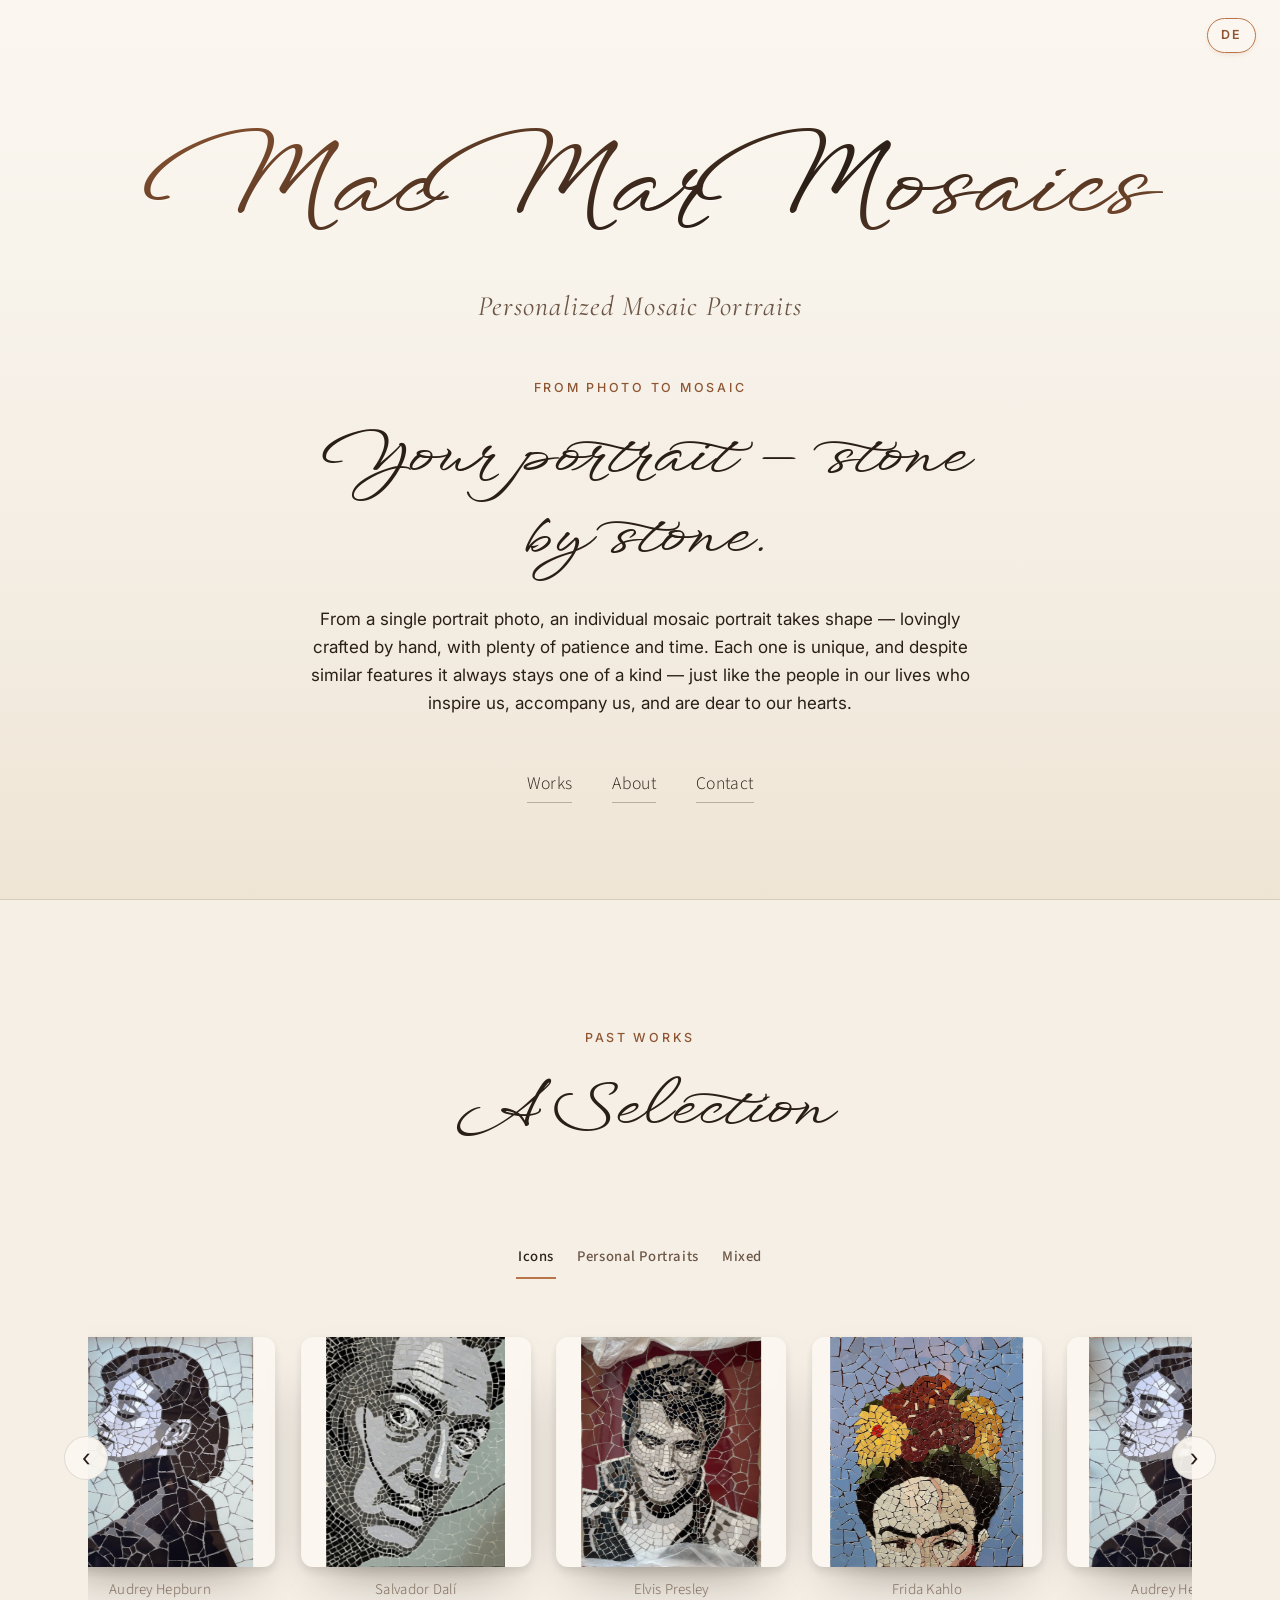
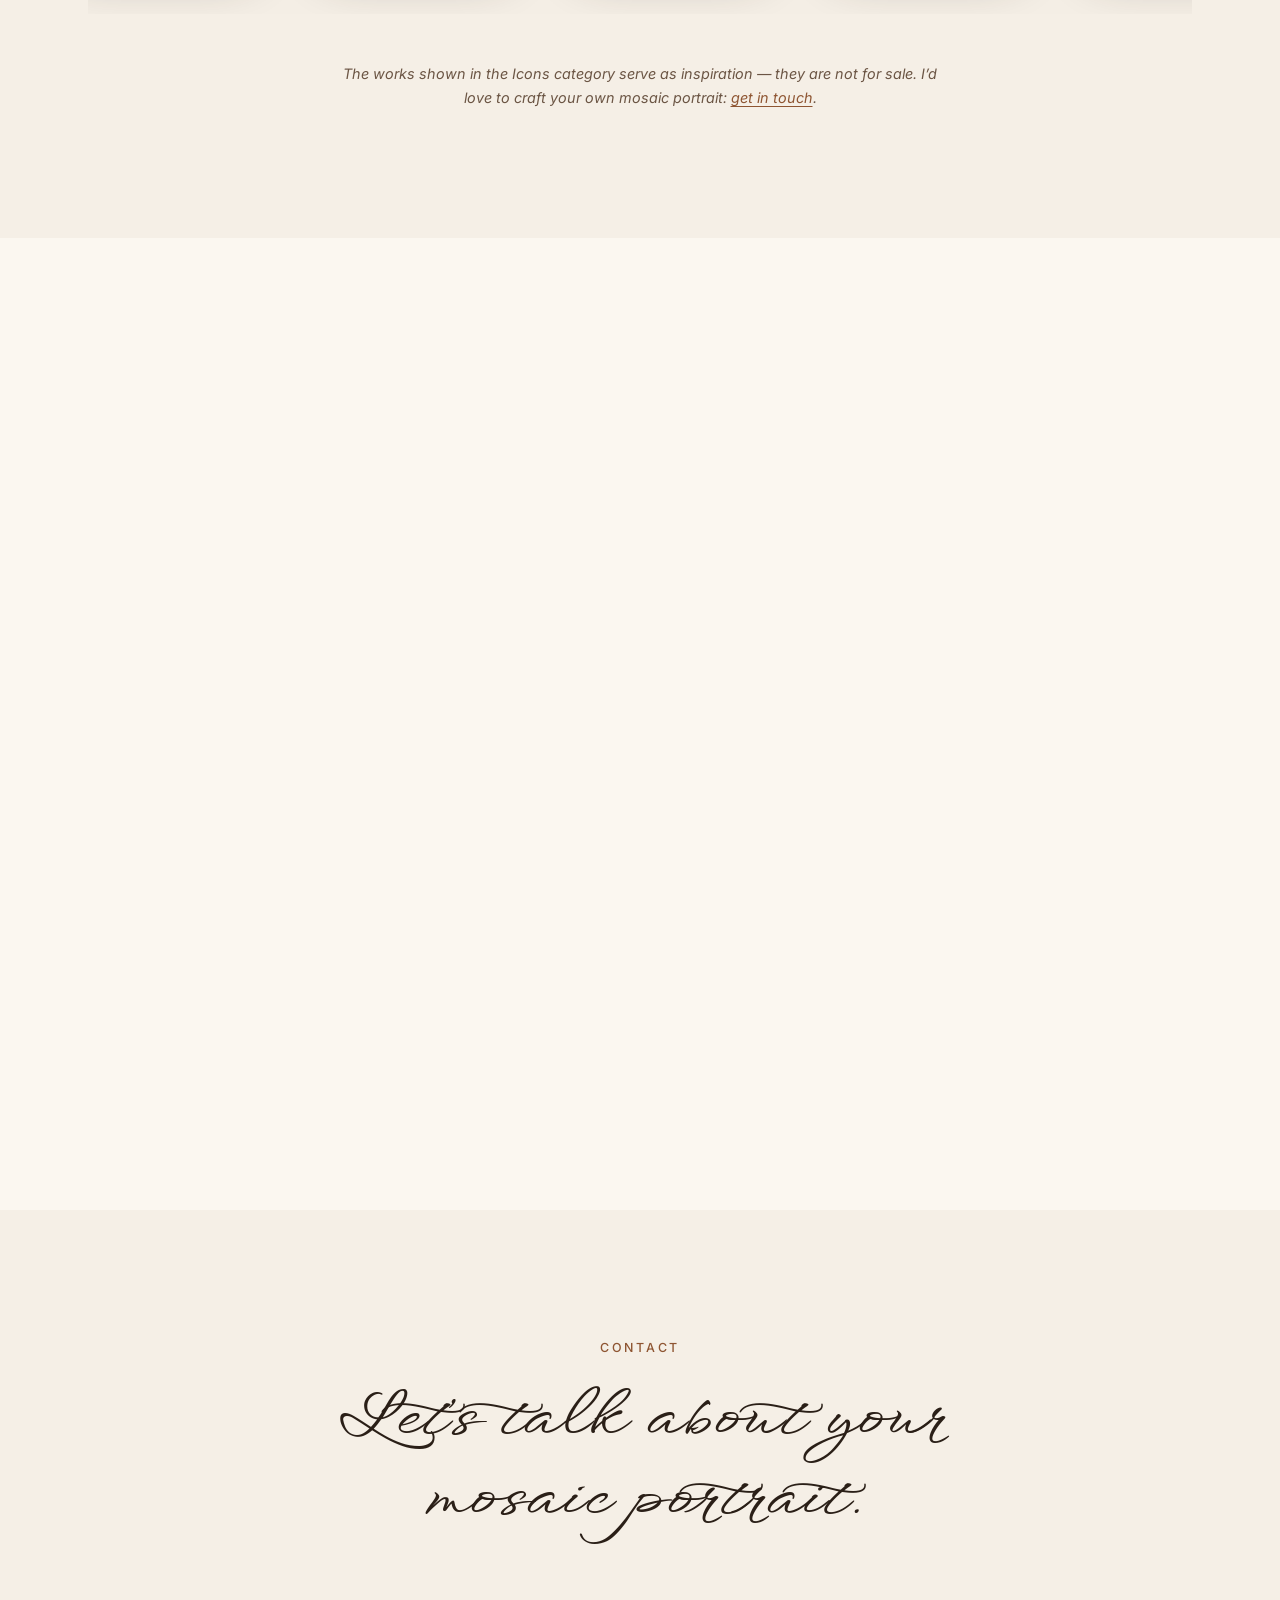
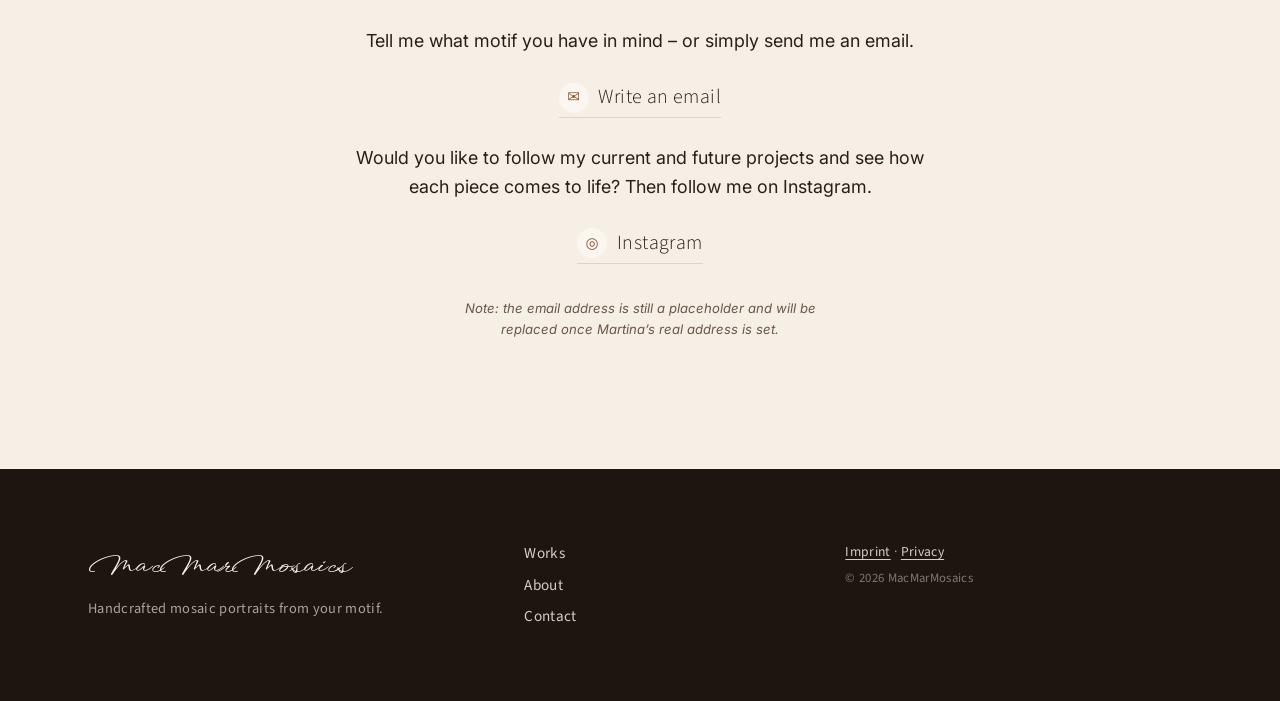
==== commit 2d4dd6a1: "v4.2: Briefing-Update (Galerie-Loop, Detail-Rework, Kontakt, Captions) + Node-Update Umsetzung des B" ====
--- a/site/index.html
+++ b/site/index.html
@@ -137,7 +137,6 @@
             <div class="carousel__track" data-carousel-track></div>
           </div>
           <button class="carousel__btn carousel__btn--next" aria-label="Nächstes Werk" data-carousel-next>›</button>
-          <div class="carousel__dots" data-carousel-dots aria-hidden="true"></div>
         </div>
 
         <p class="carousel__empty" data-carousel-empty hidden>
@@ -169,60 +168,35 @@
     </section>
 
     <!-- ============================================================
-         5. KONTAKT — Formular + E-Mail + Instagram (WhatsApp raus)
+         5. KONTAKT — rein statisch: nur E-Mail + Instagram (Formular raus,
+         da GitHub Pages ohne Drittanbieter keine Mail versenden kann).
+         E-Mail + Instagram in der Navigations-Optik (Briefing 3).
          ============================================================ -->
     <section class="section section--contact" id="kontakt">
       <div class="container">
         <header class="section__head" data-reveal>
           <p class="section__eyebrow" data-i18n="contact.eyebrow">Kontakt</p>
           <h2 class="section__title"  data-i18n="contact.title">Lass uns dein Mosaik-Porträt besprechen.</h2>
-          <p class="section__lede"    data-i18n="contact.lede">Schreib mir, welches Motiv dir vorschwebt — oder nutze direkt E-Mail oder Instagram.</p>
         </header>
 
-        <div class="contact">
-          <form class="contact__form" id="contact-form" data-reveal novalidate>
-            <label class="field">
-              <span class="field__label" data-i18n="field.name">Name</span>
-              <input type="text" name="name" autocomplete="name" required />
-            </label>
-            <label class="field">
-              <span class="field__label" data-i18n="field.email">E-Mail</span>
-              <input type="email" name="email" autocomplete="email" required />
-            </label>
-            <label class="field">
-              <span class="field__label" data-i18n="field.message">Nachricht</span>
-              <textarea name="message" rows="5" required></textarea>
-            </label>
-            <label class="field field--checkbox">
-              <input type="checkbox" name="dsgvo" required />
-              <span data-i18n-html="field.dsgvo.html">Ich habe die <a href="datenschutz.html">Datenschutzerklärung</a> gelesen und stimme zu.</span>
-            </label>
-            <button type="submit" class="btn btn--primary" data-i18n="contact.send">Anfrage senden</button>
-            <p class="contact__form-note" id="contact-form-note" role="status" aria-live="polite"></p>
-          </form>
-
-          <aside class="contact__direct" data-reveal aria-label="Direkte Kontaktwege">
-            <p class="contact__direct-intro" data-i18n="contact.direct.intro">Oder direkt:</p>
-
-            <a class="btn btn--ghost" href="mailto:kontakt@macmarmosaics.de">
-              <span class="btn__icon" aria-hidden="true">✉</span>
-              <span>
-                <span class="btn__label" data-i18n="contact.email.label">E-Mail schreiben</span>
-                <span class="btn__sub">kontakt@macmarmosaics.de</span>
-              </span>
-            </a>
-
-            <!-- Instagram-Platzhalter — Link wird später von Martina gesetzt. -->
-            <a class="btn btn--ghost" href="https://instagram.com/macmarmosaics" target="_blank" rel="noopener">
-              <span class="btn__icon" aria-hidden="true">◎</span>
-              <span>
-                <span class="btn__label" data-i18n="contact.instagram.label">Instagram</span>
-                <span class="btn__sub" data-i18n="contact.instagram.sub">@macmarmosaics</span>
-              </span>
-            </a>
-
-            <p class="contact__hint" data-i18n="contact.hint">Hinweis: Alle Kontaktdaten sind Platzhalter und werden später durch Martinas echte Adressen ersetzt.</p>
-          </aside>
+        <div class="contact" data-reveal>
+          <p class="contact__text" data-i18n="contact.lede">Schreib mir, welches Motiv dir vorschwebt – oder schick mir direkt eine E-Mail.</p>
+
+          <!-- TODO: Platzhalter — durch Martinas echte E-Mail-Adresse ersetzen. -->
+          <a class="contact__link" href="mailto:kontakt@platzhalter.de">
+            <span class="contact__link-icon" aria-hidden="true">✉</span>
+            <span data-i18n="contact.email.label">E-Mail schreiben</span>
+          </a>
+
+          <p class="contact__text" data-i18n="contact.instagram.text">Möchtest du meine aktuellen und zukünftigen Projekte sowie den Entstehungsprozess der einzelnen Werke verfolgen? Dann folge mir auf Instagram.</p>
+
+          <!-- Instagram-Link — Handle ggf. von Martina bestätigen lassen. -->
+          <a class="contact__link" href="https://instagram.com/macmarmosaics" target="_blank" rel="noopener">
+            <span class="contact__link-icon" aria-hidden="true">◎</span>
+            <span data-i18n="contact.instagram.label">Instagram</span>
+          </a>
+
+          <p class="contact__hint" data-i18n="contact.hint">Hinweis: Die E-Mail-Adresse ist noch ein Platzhalter und wird ersetzt, sobald Martinas echte Adresse feststeht.</p>
         </div>
       </div>
     </section>
@@ -257,21 +231,28 @@
        DETAIL-OVERLAY
        ============================================================ -->
   <div class="detail" id="detail" hidden role="dialog" aria-modal="true" aria-labelledby="detail-title">
-    <button class="detail__close" type="button" aria-label="Schließen">×</button>
+    <button class="detail__close" type="button" aria-label="Schließen" data-i18n-aria="detail.close">×</button>
+    <button class="detail__nav detail__nav--prev" type="button" data-detail-prev aria-label="Vorheriges Werk" data-i18n-aria="detail.prev">‹</button>
+    <button class="detail__nav detail__nav--next" type="button" data-detail-next aria-label="Nächstes Werk" data-i18n-aria="detail.next">›</button>
     <div class="detail__inner">
       <h3 id="detail-title" class="detail__title"></h3>
       <div class="detail__animation" data-detail-animation></div>
-      <div class="detail__pair" data-detail-pair>
-        <figure class="detail__side">
-          <img data-detail-original alt="" />
-          <figcaption data-i18n="detail.original">Originalfoto</figcaption>
-        </figure>
-        <figure class="detail__side">
+
+      <!-- Mosaik groß; Klick darauf zoomt (scrollbar). -->
+      <figure class="detail__mosaic-fig">
+        <button type="button" class="detail__zoom" data-detail-zoom aria-label="Mosaik vergrößern" data-i18n-aria="detail.zoomIn">
           <img data-detail-mosaic alt="" />
-          <figcaption data-i18n="detail.mosaic">Mosaik</figcaption>
-        </figure>
-      </div>
+        </button>
+      </figure>
+
+      <p class="detail__caption" data-detail-caption></p>
       <p class="detail__desc" data-detail-desc></p>
+
+      <!-- Originalfoto klein darunter (nur wenn vorhanden). -->
+      <figure class="detail__original-fig" data-detail-original-fig hidden>
+        <img data-detail-original alt="" />
+        <figcaption data-i18n="detail.original">Originalfoto</figcaption>
+      </figure>
     </div>
   </div>
 
--- a/site/assets/css/styles.css
+++ b/site/assets/css/styles.css
@@ -767,7 +767,7 @@
 .tab.is-active { color: var(--color-ink); }
 .tab.is-active::after { transform: scaleX(1); }
 
-/* Karussell-Wrapper. */
+/* Galerie-Wrapper. */
 .carousel {
   position: relative;
   margin: 0 auto;
@@ -778,114 +778,68 @@
   overflow: hidden;
   width: 100%;
 }
+/* prefers-reduced-motion: nativ scrollbar statt Auto-Lauf. */
+.carousel__viewport--scroll {
+  overflow-x: auto;
+  -webkit-overflow-scrolling: touch;
+}
 
 .carousel__track {
   display: flex;
-  align-items: stretch;
-  /* JS setzt --carousel-offset zum Verschieben. */
-  transform: translateX(var(--carousel-offset, 0px));
-  transition: transform 0.55s var(--ease);
+  align-items: flex-start;
+  gap: clamp(0.85rem, 2vw, 1.6rem);
+  padding: 0.75rem clamp(0.5rem, 2vw, 1rem);
   will-change: transform;
 }
-
-/* Eine Slide pro Werk. Layout = überlappendes Polaroid-Paar
-   (Vorlage + Mosaik) wie bisher die Mobile-Version. */
-.slide {
-  flex: 0 0 100%;
+/* Loop/Scroll: Streifen so breit wie sein Inhalt (überläuft den Viewport). */
+.carousel__track--loop,
+.carousel__track--scroll { width: max-content; }
+/* Einzelnes Werk: zentriert, kein Überlauf. */
+.carousel__track--center { width: 100%; justify-content: center; }
+
+/* Galerie-Karte: nur das Mosaik (quadratischer Ausschnitt) + kleiner Titel. */
+.gcard {
+  margin: 0;
+  flex: 0 0 auto;
   display: flex;
   flex-direction: column;
   align-items: center;
-  padding: 0 clamp(0.5rem, 2vw, 1.5rem);
-}
-
-/* Pair-Container: breiter & flacher (5:4 statt 1:1), damit Bilder
-   eher nebeneinander statt diagonal versetzt sitzen.
-   - Bilder etwas schmaler (54 %) → weniger horizontaler Überlapp
-   - Original leicht tiefer als Mosaik (~6 % top-Versatz) → nur dezente
-     Höhen-Staffelung, beide klar sichtbar
-   - Tilts (-2.5° / +2.5°) bleiben für den "Polaroid"-Charakter */
-.slide__pair {
-  position: relative;
-  width: 100%;
-  max-width: 560px;
-  aspect-ratio: 5 / 4;
-  margin: 0 auto;
-}
-
-.slide__side {
-  position: absolute;
-  width: 54%;
-  margin: 0;
-}
-
-.slide__side--original {
-  top: 6%;
-  left: 0;
-  transform: rotate(-2.5deg);
-  z-index: 1;
-}
-
-.slide__side--mosaic {
-  top: 0;
-  right: 0;
-  transform: rotate(2.5deg);
-  z-index: 2;
-}
-
-.slide__image {
+  gap: 0.7rem;
+}
+.gcard__image {
   display: block;
-  width: 100%;
-  aspect-ratio: 4 / 5;
+  width: clamp(168px, 22vw, 230px);
+  aspect-ratio: 1 / 1;
   overflow: hidden;
-  border-radius: var(--radius);
+  border-radius: 12px;
   background: var(--color-surface);
-  cursor: zoom-in;
-  box-shadow: 0 1px 2px var(--color-line),
-              0 18px 36px -22px rgba(42, 31, 23, 0.4);
-  transition: transform 0.4s var(--ease), box-shadow 0.4s var(--ease);
-}
-.slide__image img {
+  cursor: pointer;
+  box-shadow: 0 4px 10px var(--color-line),
+              0 26px 50px -26px rgba(42, 31, 23, 0.5);
+  transition: transform 0.35s var(--ease), box-shadow 0.35s var(--ease);
+}
+.gcard__image img {
   width: 100%;
   height: 100%;
-  object-fit: cover;
-}
-.slide__image:hover {
-  transform: translateY(-3px);
-}
-.slide__image:focus-visible {
-  outline: 2px solid var(--color-accent);
-  outline-offset: 4px;
-}
-
-/* Mosaik bekommt mehr Schatten — schwebt sichtbar über der Vorlage. */
-.slide__side--mosaic .slide__image {
-  box-shadow: 0 4px 10px var(--color-line),
-              0 30px 60px -22px rgba(42, 31, 23, 0.55);
-}
-
-.slide__caption {
+  object-fit: contain;   /* ganze Mosaik zeigen — keine Köpfe/Motive anschneiden */
+  display: block;
+}
+.gcard__image:hover { transform: translateY(-4px); }
+.gcard__image:focus-visible { outline: 2px solid var(--color-accent); outline-offset: 4px; }
+.gcard__title {
+  font-family: var(--font-menu);
+  font-weight: var(--font-menu-weight);
+  letter-spacing: var(--font-menu-letter);
+  font-size: 0.92rem;
+  color: var(--color-ink-soft);
   text-align: center;
-  margin-top: 1.25rem;
-  max-width: 480px;
-}
-.slide__title {
-  font-family: var(--font-display);
-  font-weight: 500;
-  font-size: clamp(1.6rem, 2.4vw, 2.1rem);
-  line-height: 1.2;
-  margin: 0 0 0.35rem;
-  padding-block: 0.1em;
-}
-.slide__desc {
-  margin: 0;
-  color: var(--color-ink-soft);
-  font-size: 0.95rem;
-}
-
-/* Karussell-Buttons (prev/next). */
+}
+
+/* Galerie-Buttons (prev/next). */
 .carousel__btn {
   position: absolute;
-  top: 38%;
+  top: 46%;
+  transform: translateY(-50%);
   width: 44px;
   height: 44px;
   border-radius: 50%;
@@ -898,40 +852,17 @@
   display: flex;
   align-items: center;
   justify-content: center;
-  transition: background-color 0.2s var(--ease),
-              transform 0.2s var(--ease),
-              opacity 0.2s var(--ease);
-}
-.carousel__btn:hover { background: var(--color-surface); transform: translateY(-1px); }
-.carousel__btn:disabled { opacity: 0.3; cursor: default; }
+  transition: background-color 0.2s var(--ease), opacity 0.2s var(--ease);
+}
+.carousel__btn:hover { background: var(--color-surface); }
 .carousel__btn--prev { left: clamp(-0.5rem, -1vw, 0.5rem); }
 .carousel__btn--next { right: clamp(-0.5rem, -1vw, 0.5rem); }
 /* display: flex hebt das [hidden]-Default auf — explizit overriden. */
 .carousel__btn[hidden] { display: none; }
-.carousel__dots:empty { display: none; }
 
 @media (min-width: 1024px) {
   .carousel__btn--prev { left: -1.5rem; }
   .carousel__btn--next { right: -1.5rem; }
-}
-
-/* Slide-Indikator-Punkte. */
-.carousel__dots {
-  display: flex;
-  justify-content: center;
-  gap: 0.5rem;
-  margin-top: 1.5rem;
-}
-.carousel__dot {
-  width: 8px;
-  height: 8px;
-  border-radius: 50%;
-  background: var(--color-line);
-  transition: background-color 0.25s var(--ease), transform 0.25s var(--ease);
-}
-.carousel__dot.is-active {
-  background: var(--color-accent);
-  transform: scale(1.25);
 }
 
 /* Leere Kategorie — freundlicher Platzhalter. */
@@ -1010,72 +941,52 @@
 /* --------------------------------------------------------------------------
    11. Kontakt
    -------------------------------------------------------------------------- */
+/* Kontakt: zentrierte Spalte; E-Mail + Instagram in Navigations-Optik. */
 .contact {
-  display: grid;
-  grid-template-columns: 1fr;
-  gap: clamp(2rem, 4vw, 3.5rem);
-  align-items: start;
-}
-@media (min-width: 900px) {
-  .contact { grid-template-columns: 1.2fr 1fr; }
-}
-
-.contact__form {
+  max-width: 640px;
+  margin: 0 auto;
+  text-align: center;
   display: flex;
   flex-direction: column;
-  gap: 1rem;
+  align-items: center;
+  gap: clamp(1rem, 2.4vw, 1.6rem);
+}
+.contact__text {
+  margin: 0;
+  max-width: 52ch;
+  color: var(--color-ink);
+  font-size: clamp(1rem, 1.4vw, 1.12rem);
+  line-height: 1.6;
+}
+/* E-Mail/Instagram wie ein Menüpunkt: gleiche Schrift + Underline-Affordanz. */
+.contact__link {
+  display: inline-flex;
+  align-items: center;
+  gap: 0.6rem;
+  font-family: var(--font-menu);
+  font-weight: var(--font-menu-weight);
+  letter-spacing: var(--font-menu-letter);
+  font-size: clamp(1.05rem, 1.6vw, 1.25rem);
+  color: var(--color-ink);
+  padding-bottom: 0.2rem;
+  border-bottom: 1px solid var(--color-line);
+  transition: color 0.2s var(--ease), border-color 0.2s var(--ease);
+}
+.contact__link:hover,
+.contact__link:focus-visible {
+  color: var(--color-accent-dk);
+  border-color: var(--color-accent);
+}
+.contact__link-icon {
+  display: inline-flex;
+  align-items: center;
+  justify-content: center;
+  width: 30px;
+  height: 30px;
+  border-radius: 50%;
   background: var(--color-surface);
-  padding: clamp(1.5rem, 3vw, 2.25rem);
-  border-radius: var(--radius);
-  box-shadow: 0 1px 2px var(--color-line),
-              0 30px 60px -40px rgba(42, 31, 23, 0.35);
-}
-
-.field { display: flex; flex-direction: column; gap: 0.4rem; }
-.field__label {
-  font-size: 0.78rem;
-  letter-spacing: 0.16em;
-  text-transform: uppercase;
-  color: var(--color-ink-soft);
-}
-.field input,
-.field textarea {
-  font: inherit;
-  color: var(--color-ink);
-  background: var(--color-bg);
-  border: 1px solid var(--color-line);
-  border-radius: var(--radius);
-  padding: 0.75rem 0.9rem;
-  transition: border-color 0.2s var(--ease), box-shadow 0.2s var(--ease);
-  resize: vertical;
-}
-.field input:focus,
-.field textarea:focus {
-  outline: none;
-  border-color: var(--color-accent);
-  box-shadow: 0 0 0 3px rgba(184, 117, 74, 0.15);
-}
-
-/* DSGVO-Checkbox-Zeile. */
-.field--checkbox {
-  flex-direction: row;
-  align-items: flex-start;
-  gap: 0.6rem;
-  font-size: 0.9rem;
-  color: var(--color-ink-soft);
-  line-height: 1.45;
-}
-.field--checkbox input[type="checkbox"] {
-  margin-top: 0.25rem;
-  flex: 0 0 auto;
-  width: 16px;
-  height: 16px;
-  accent-color: var(--color-accent-dk);
-}
-.field--checkbox a {
   color: var(--color-accent-dk);
-  text-decoration: underline;
-  text-underline-offset: 3px;
+  font-size: 0.95rem;
 }
 
 /* Buttons. */
@@ -1132,26 +1043,12 @@
 .btn__label { display: block; font-weight: 500; }
 .btn__sub   { display: block; font-size: 0.82rem; color: var(--color-ink-soft); }
 
-.contact__form-note {
-  margin: 0.25rem 0 0;
-  min-height: 1.2em;
-  font-size: 0.9rem;
-  color: var(--color-accent-dk);
-}
-
-.contact__direct { display: flex; flex-direction: column; gap: 0.85rem; }
-.contact__direct-intro {
-  margin: 0 0 0.25rem;
-  font-size: 0.78rem;
-  letter-spacing: 0.18em;
-  text-transform: uppercase;
-  color: var(--color-ink-soft);
-}
 .contact__hint {
-  margin-top: 0.5rem;
+  margin: 0.5rem 0 0;
   font-size: 0.82rem;
   color: var(--color-ink-soft);
   font-style: italic;
+  max-width: 46ch;
 }
 
 /* --------------------------------------------------------------------------
@@ -1161,6 +1058,10 @@
   background: var(--color-deep);
   color: rgba(245, 239, 230, 0.85);
   padding-block: clamp(3rem, 6vw, 4.5rem);
+  /* Footer in der Navigations-Schrift (Briefing 1). Der Marken-Schriftzug
+     .footer__name behält darunter seine eigene Display-Schrift (WindSong). */
+  font-family: var(--font-menu);
+  letter-spacing: var(--font-menu-letter);
 }
 .footer a { color: rgba(245, 239, 230, 0.85); }
 .footer a:hover { color: var(--color-bg); }
@@ -1249,30 +1150,52 @@
   aspect-ratio: 16 / 9;
 }
 
-/* Wenn Animation gefüllt ist, wird Side-by-Side ausgeblendet
-   (per JS via .detail.has-animation Klasse). */
-.detail.has-animation .detail__pair { display: none; }
-
-.detail__pair {
-  display: grid;
-  grid-template-columns: 1fr 1fr;
-  gap: clamp(1rem, 2vw, 2rem);
-}
-.detail__side { margin: 0; text-align: center; }
-.detail__side img {
-  width: 100%;
-  max-height: 60vh;
+/* Animation gefüllt → Mosaik + Original ausblenden (per .has-animation). */
+.detail.has-animation .detail__mosaic-fig,
+.detail.has-animation .detail__original-fig { display: none; }
+
+/* Mosaik groß; Klick darauf zoomt. */
+.detail__mosaic-fig { margin: 0; display: flex; justify-content: center; }
+.detail__zoom {
+  display: block;
+  max-width: 100%;
+  border-radius: var(--radius);
+  cursor: zoom-in;
+  line-height: 0;
+}
+.detail__zoom img {
+  display: block;
+  margin: 0 auto;
+  width: auto;
+  max-width: 100%;
+  max-height: 58vh;
   object-fit: contain;
   border-radius: var(--radius);
   background: var(--color-deep);
 }
-.detail__side figcaption {
-  margin-top: 0.5rem;
-  font-size: 0.8rem;
-  letter-spacing: 0.18em;
+/* Gezoomt: Mosaik in natürlicher Größe + scrollbar → Details erkennbar. */
+.detail--zoomed .detail__zoom {
+  max-width: 100%;
+  max-height: 82vh;
+  overflow: auto;
+  cursor: zoom-out;
+}
+.detail--zoomed .detail__zoom img {
+  max-height: none;
+  max-width: none;
+  width: auto;
+}
+
+/* Caption: Material / Maße / Stunden. */
+.detail__caption {
+  margin: 0;
+  text-align: center;
+  font-size: 0.82rem;
+  letter-spacing: 0.1em;
   text-transform: uppercase;
-  color: rgba(245, 239, 230, 0.7);
-}
+  color: rgba(245, 239, 230, 0.72);
+}
+.detail__caption:empty { display: none; }
 
 .detail__desc {
   margin: 0;
@@ -1282,6 +1205,54 @@
   max-width: 600px;
   margin-inline: auto;
 }
+.detail__desc:empty { display: none; }
+
+/* Originalfoto KLEIN darunter — Vorher/Nachher bleibt erhalten. */
+.detail__original-fig {
+  margin: 0;
+  display: flex;
+  flex-direction: column;
+  align-items: center;
+  gap: 0.45rem;
+}
+.detail__original-fig[hidden] { display: none; }
+.detail__original-fig img {
+  width: auto;
+  max-width: 100%;
+  max-height: 20vh;          /* deutlich kleiner als das Mosaik */
+  object-fit: contain;
+  border-radius: var(--radius);
+  background: var(--color-deep);
+}
+.detail__original-fig figcaption {
+  font-size: 0.72rem;
+  letter-spacing: 0.18em;
+  text-transform: uppercase;
+  color: rgba(245, 239, 230, 0.6);
+}
+
+/* Vor/Zurück-Pfeile am Rand des Overlays. */
+.detail__nav {
+  position: fixed;
+  top: 50%;
+  transform: translateY(-50%);
+  width: 48px;
+  height: 48px;
+  border-radius: 50%;
+  background: rgba(245, 239, 230, 0.12);
+  color: var(--color-bg);
+  font-size: 1.8rem;
+  line-height: 1;
+  display: inline-flex;
+  align-items: center;
+  justify-content: center;
+  transition: background-color 0.2s var(--ease);
+  z-index: 110;
+}
+.detail__nav:hover { background: rgba(245, 239, 230, 0.22); }
+.detail__nav[hidden] { display: none; }
+.detail__nav--prev { left: clamp(0.5rem, 2vw, 1.5rem); }
+.detail__nav--next { right: clamp(0.5rem, 2vw, 1.5rem); }
 
 .detail__close {
   position: fixed;
@@ -1308,7 +1279,8 @@
 }
 
 @media (max-width: 600px) {
-  .detail__pair { grid-template-columns: 1fr; }
+  .detail__nav { width: 40px; height: 40px; font-size: 1.4rem; }
+  .detail__zoom img { max-height: 52vh; }
 }
 
 /* --------------------------------------------------------------------------
